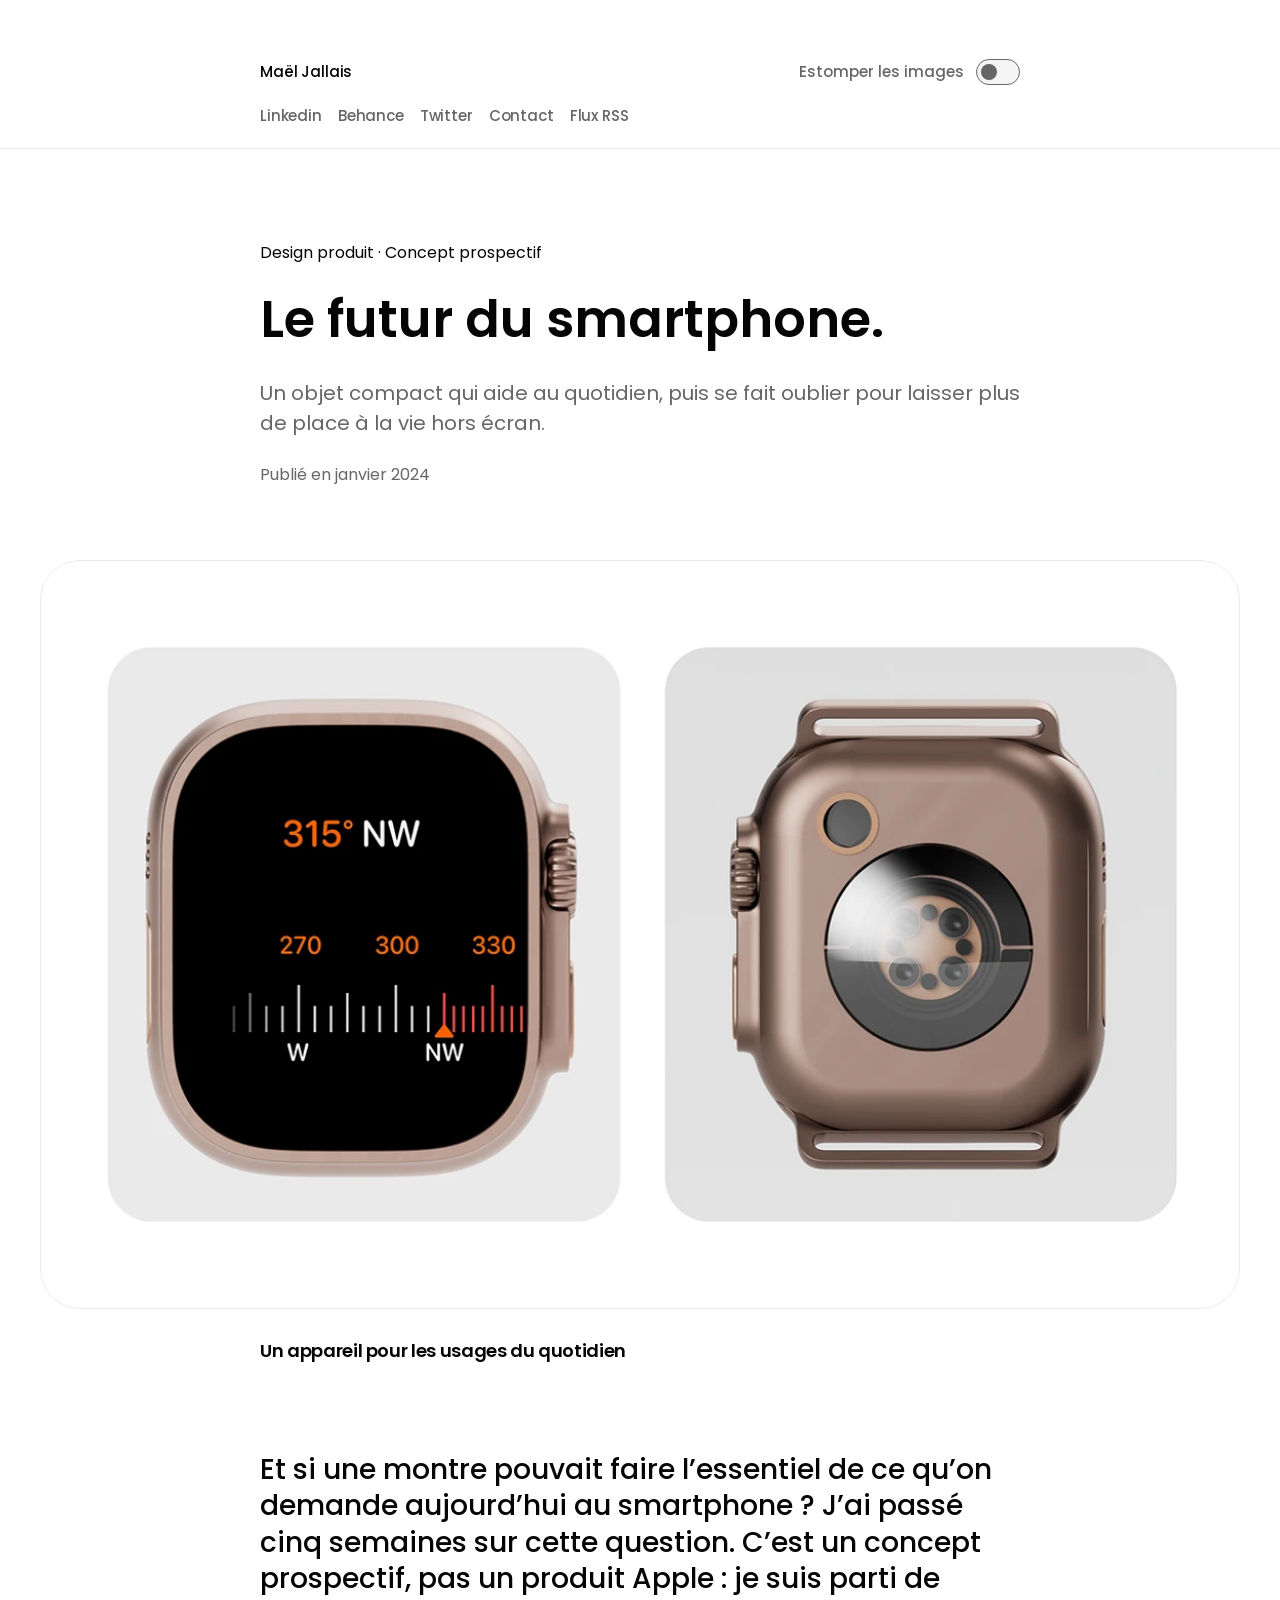
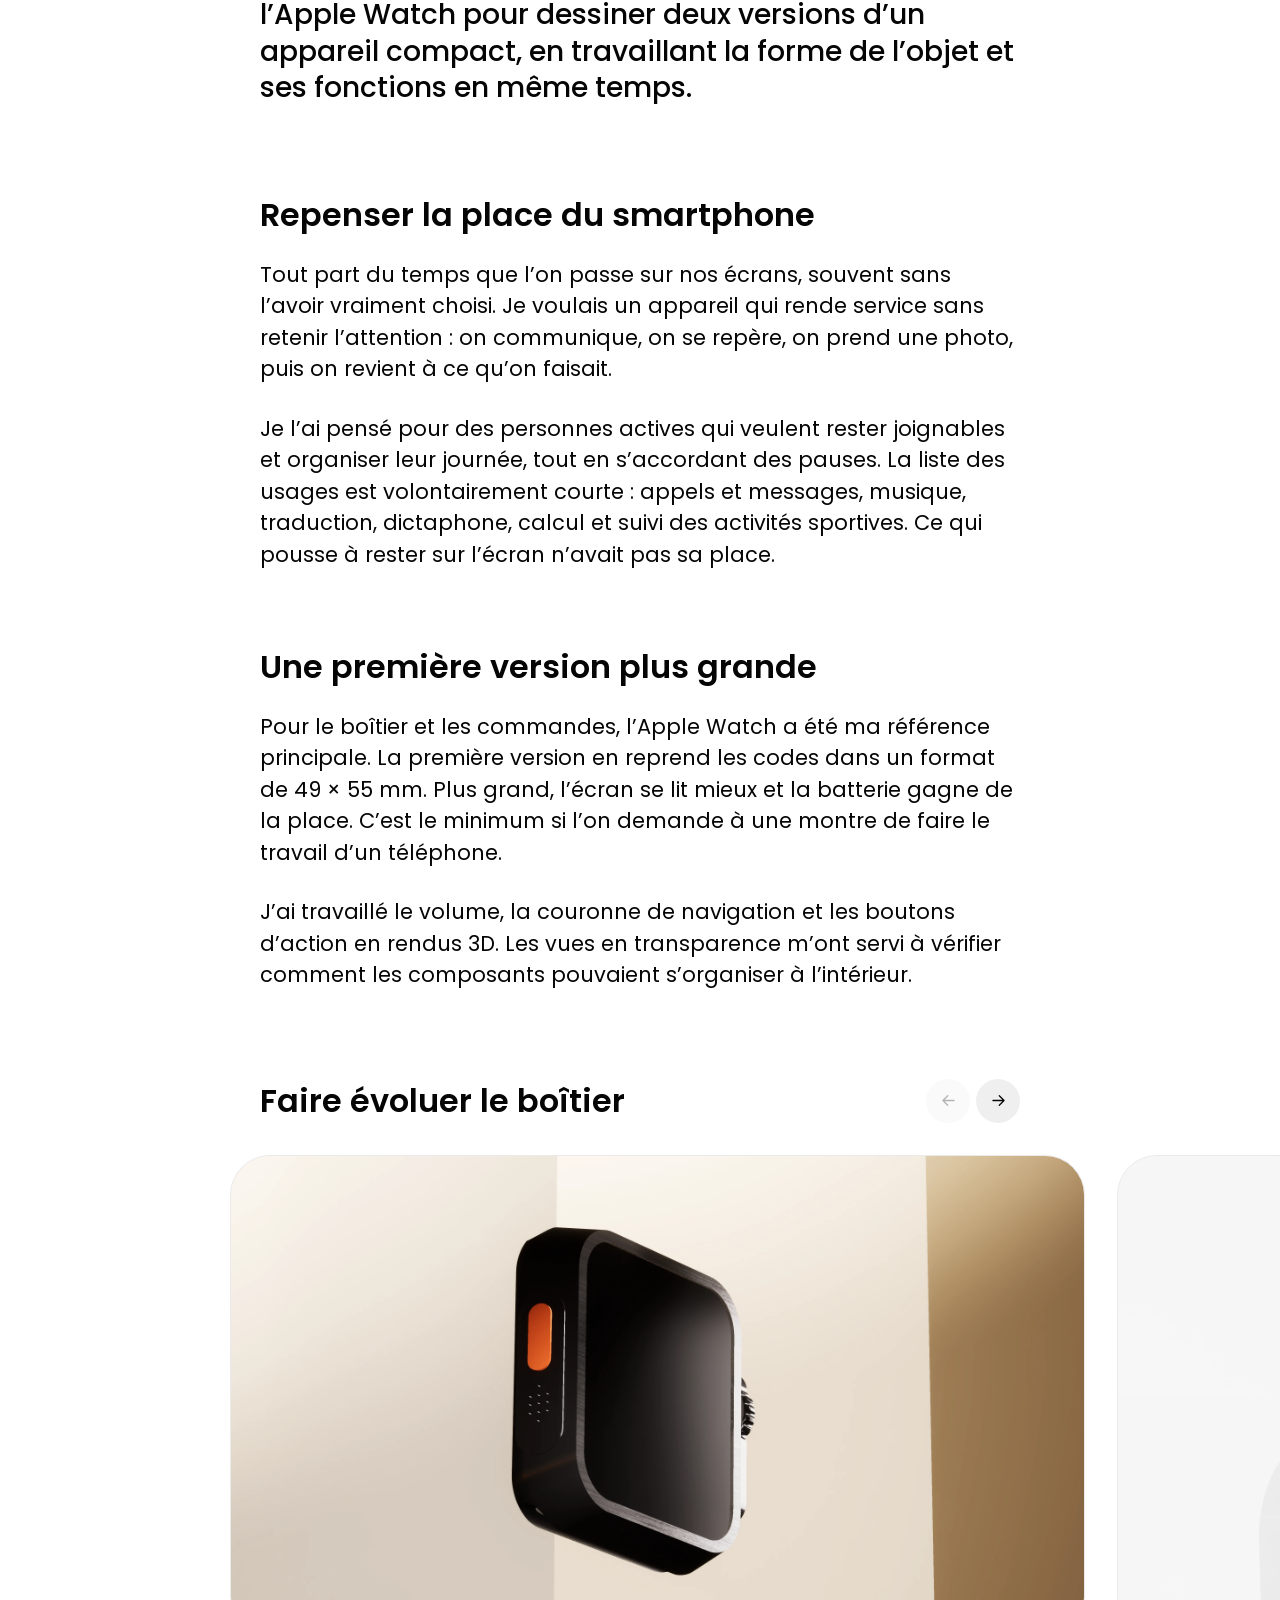
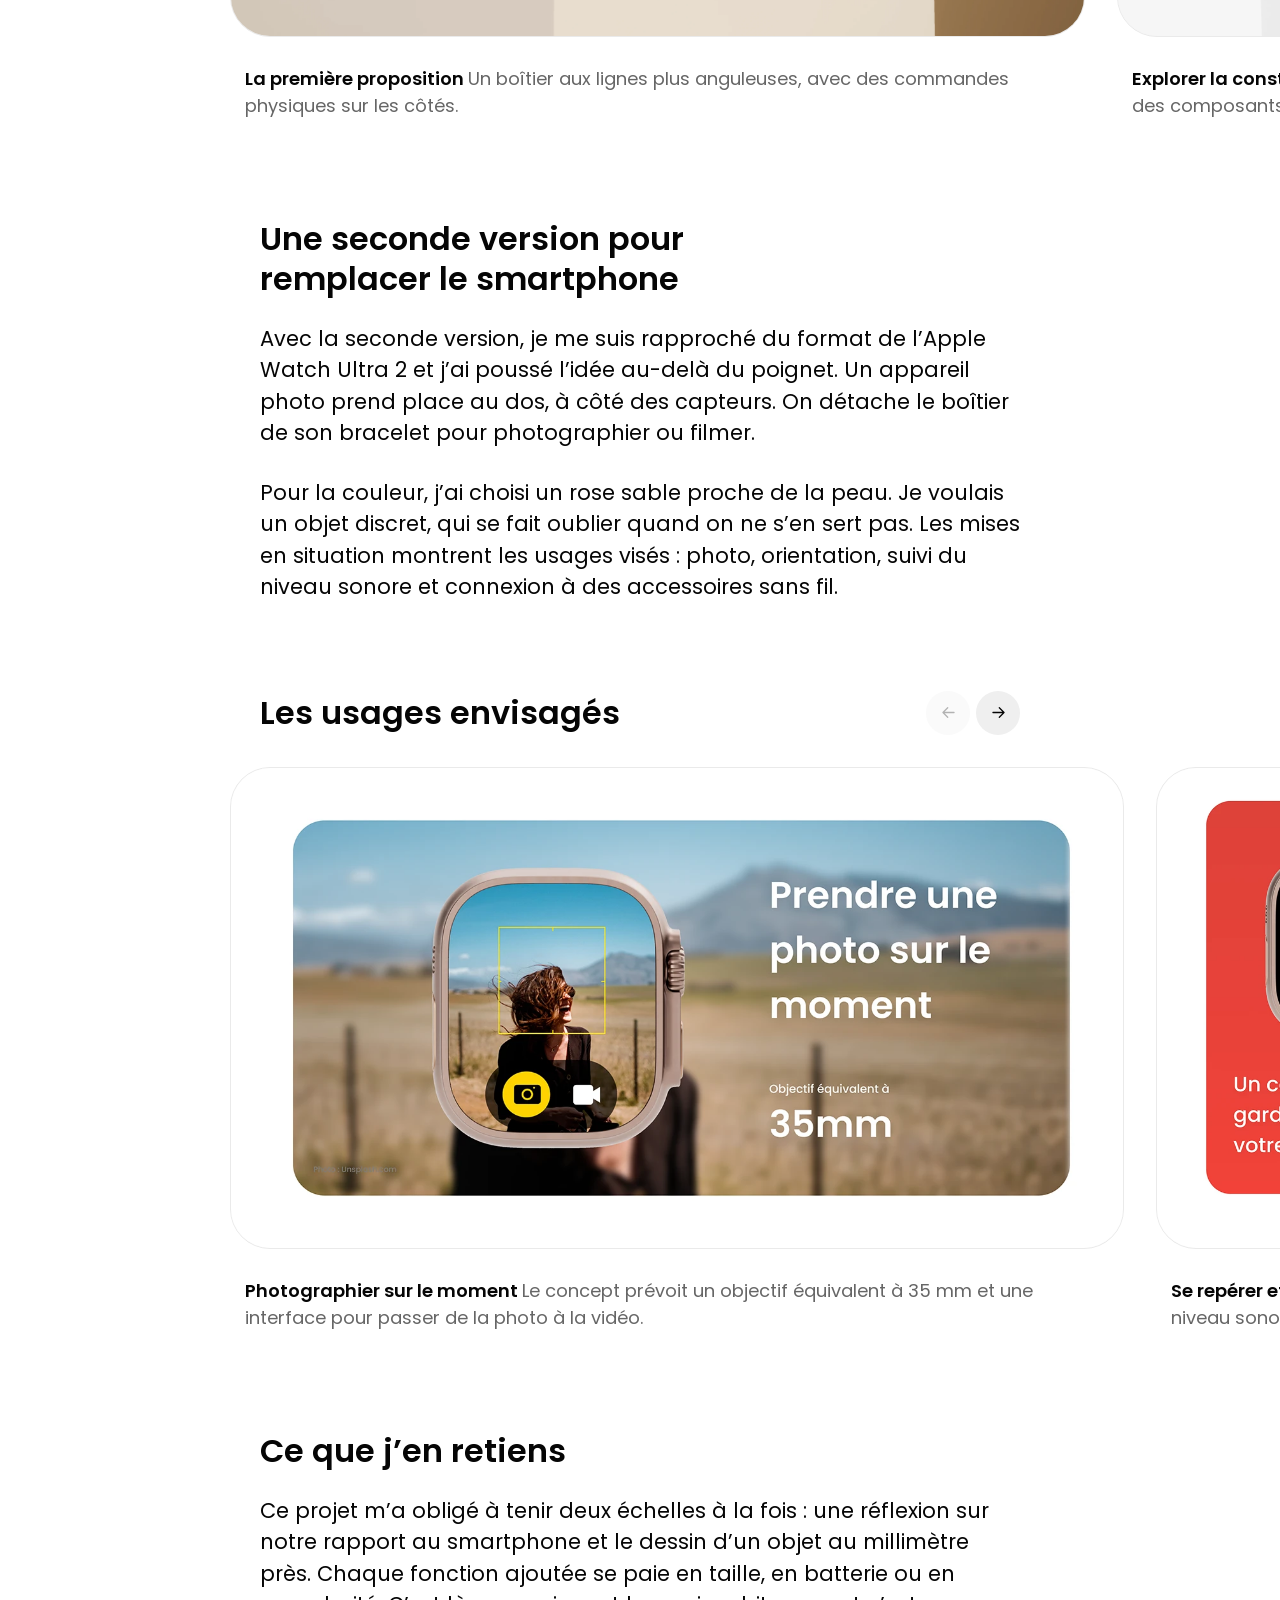
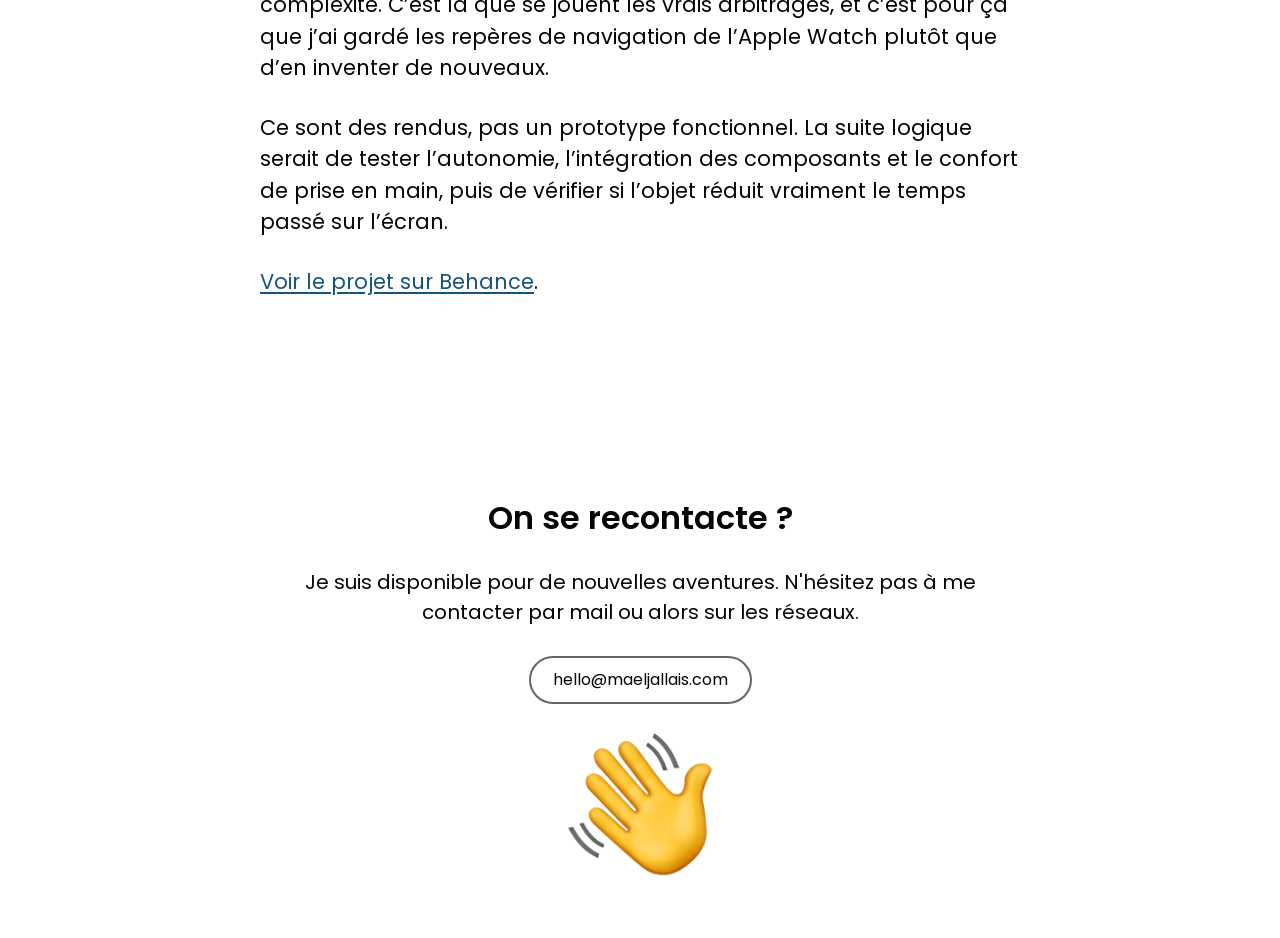
==== articles/apple-watch/index.html @ cab7ba1d "Réécrire les articles Wiztivi, Apple Watch, Cubanim et Magicook Co-Authored-By: Claude Opus 5.5 <nor" ====
<!doctype html>
<html lang="fr">

<head>
  <meta charset="UTF-8">
  <meta name="viewport" content="width=device-width, initial-scale=1">
  <meta name="color-scheme" content="light dark">
  <title>Une montre pour remplacer le smartphone | Maël Jallais</title>
  <meta name="description" content="Concept produit : en cinq semaines, j’ai dessiné deux versions d’une montre inspirée de l’Apple Watch, pensée pour remplacer le smartphone au quotidien.">
  <meta name="author" content="Maël Jallais">
  <meta name="robots" content="index, follow, noimageindex, max-image-preview:none">
  <link rel="canonical" href="https://projets.maeljallais.com/articles/apple-watch/">

  <meta property="og:type" content="article">
  <meta property="og:locale" content="fr_FR">
  <meta property="og:site_name" content="Maël Jallais">
  <meta property="og:url" content="https://projets.maeljallais.com/articles/apple-watch/">
  <meta property="og:title" content="Une montre pour remplacer le smartphone | Maël Jallais">
  <meta property="og:description" content="Concept produit : en cinq semaines, j’ai dessiné deux versions d’une montre inspirée de l’Apple Watch, pensée pour remplacer le smartphone au quotidien.">

  <meta name="twitter:card" content="summary">
  <meta name="twitter:title" content="Une montre pour remplacer le smartphone | Maël Jallais">
  <meta name="twitter:description" content="Concept produit : en cinq semaines, j’ai dessiné deux versions d’une montre inspirée de l’Apple Watch, pensée pour remplacer le smartphone au quotidien.">
  <script type="application/ld+json">{
  "@context": "https://schema.org",
  "@graph": [
    {
      "@type": "Person",
      "@id": "https://maeljallais.com/#person",
      "name": "Maël Jallais",
      "url": "https://maeljallais.com",
      "jobTitle": "Product Designer",
      "sameAs": [
        "https://www.linkedin.com/in/maeljallais/"
      ]
    },
    {
      "@type": "WebPage",
      "@id": "https://projets.maeljallais.com/articles/apple-watch/#webpage",
      "url": "https://projets.maeljallais.com/articles/apple-watch/",
      "name": "Une montre pour remplacer le smartphone | Maël Jallais",
      "description": "Concept produit : en cinq semaines, j’ai dessiné deux versions d’une montre inspirée de l’Apple Watch, pensée pour remplacer le smartphone au quotidien.",
      "inLanguage": "fr-FR",
      "author": {
        "@id": "https://maeljallais.com/#person"
      },
      "mainEntity": {
        "@id": "https://projets.maeljallais.com/articles/apple-watch/#work"
      }
    },
    {
      "@type": "CreativeWork",
      "@id": "https://projets.maeljallais.com/articles/apple-watch/#work",
      "headline": "Le futur du smartphone.",
      "name": "Le futur du smartphone.",
      "description": "Concept produit : en cinq semaines, j’ai dessiné deux versions d’une montre inspirée de l’Apple Watch, pensée pour remplacer le smartphone au quotidien.",
      "url": "https://projets.maeljallais.com/articles/apple-watch/",
      "inLanguage": "fr-FR",
      "author": {
        "@id": "https://maeljallais.com/#person"
      },
      "creator": {
        "@id": "https://maeljallais.com/#person"
      },
      "mainEntityOfPage": {
        "@id": "https://projets.maeljallais.com/articles/apple-watch/#webpage"
      }
    }
  ]
}</script>
  <link rel="icon"
    href="data:image/svg+xml,%3Csvg xmlns='http://www.w3.org/2000/svg' viewBox='0 0 64 64'%3E%3Crect width='64' height='64' rx='18' fill='%23eae6f5'/%3E%3Ctext x='12' y='45' font-size='42' font-family='Arial' fill='%235d487e'%3Em%3C/text%3E%3C/svg%3E">
  <link rel="preconnect" href="https://fonts.googleapis.com">
  <link rel="preconnect" href="https://fonts.gstatic.com" crossorigin>
  <link rel="stylesheet" href="https://fonts.googleapis.com/css2?family=Poppins:wght@400;500;600&amp;display=swap">
  <link rel="stylesheet" href="../assets/css/articles.css?v=watch-wrap-20261114">
  <script src="../assets/js/articles.js?v=watch-scroll-20261114" defer></script>
</head>

<body class="reading-page" data-page-id="apple-watch">
  <svg class="svg-library" xmlns="http://www.w3.org/2000/svg" aria-hidden="true">
    <defs>
      <symbol id="i-arrow" viewBox="0 0 24 24">
        <path d="M5 12h14m-6-6 6 6-6 6" />
      </symbol>
    </defs>
  </svg>
  <a class="skip-link" href="#main">Aller à l’article</a>
  <header class="reading-header">
    <div class="portfolio-topbar">
      <a class="portfolio-name" href="https://maeljallais.com/" aria-label="Maël Jallais, retour au portfolio">Maël Jallais</a>
      <nav class="portfolio-links" aria-label="Réseaux et contact">
        <a href="https://www.linkedin.com/in/ma%C3%ABljallais/" target="_blank" rel="noopener noreferrer">Linkedin</a>
        <a href="https://www.behance.net/MaelJallais" target="_blank" rel="noopener noreferrer">Behance</a>
        <a href="https://twitter.com/maeljallais" target="_blank" rel="noopener noreferrer">Twitter</a>
        <a href="mailto:hello@maeljallais.com">Contact</a>
        <a href="https://www.behance.net/feeds/user?username=maeljallais" target="_blank" rel="noopener noreferrer">Flux RSS</a>
      </nav>
    </div>
  </header>
  <main id="main" class="reader" tabindex="-1">
    
    <article id="article">
      <header class="article-header">
        <p class="article-category" id="article-category">Design produit · Concept prospectif</p>
        <h1 id="article-title">Le futur du smartphone.</h1>
        <p class="article-deck" id="article-deck">Un objet compact qui aide au quotidien, puis se fait oublier pour laisser plus de place à la vie hors écran.</p>
        <div class="article-meta"><span class="project-date">Publié en janvier 2024</span></div>
      </header>
      <section id="reader-cover" class="project-static-showcase" aria-label="Aperçu du concept Apple Watch"><figure class="project-static-figure"><div class="project-showcase-media" style="--cover-height-ratio:0.6066666667"><img src="images/concept-face-dos.webp" alt="Seconde version du concept : écran de boussole en façade, appareil photo et capteurs au dos du boîtier rose sable" width="1200" height="728" srcset="images/concept-face-dos-480.webp 480w, images/concept-face-dos-960.webp 960w, images/concept-face-dos.webp 1200w" sizes="(max-width: 600px) calc(100vw - 42px), (max-width: 900px) calc(100vw - 66px), (max-width: 1520px) calc(100vw - 82px), 1438px" loading="eager" decoding="async"></div><h2>Un appareil pour les usages du quotidien</h2></figure></section>
      <div class="article-body" id="article-body"><div class="article-introduction"><p class="article-lead">Et si une montre pouvait faire l’essentiel de ce qu’on demande aujourd’hui au smartphone ? J’ai passé cinq semaines sur cette question. C’est un concept prospectif, pas un produit Apple : je suis parti de l’Apple Watch pour dessiner deux versions d’un appareil compact, en travaillant la forme de l’objet et ses fonctions en même temps.</p></div>
<section class="article-section" aria-labelledby="apple-watch-section-1"><div class="article-section-heading"><h2 id="apple-watch-section-1">Repenser la place du smartphone</h2></div><div class="article-section-content"><p>Tout part du temps que l’on passe sur nos écrans, souvent sans l’avoir vraiment choisi. Je voulais un appareil qui rende service sans retenir l’attention : on communique, on se repère, on prend une photo, puis on revient à ce qu’on faisait.</p><p>Je l’ai pensé pour des personnes actives qui veulent rester joignables et organiser leur journée, tout en s’accordant des pauses. La liste des usages est volontairement courte : appels et messages, musique, traduction, dictaphone, calcul et suivi des activités sportives. Ce qui pousse à rester sur l’écran n’avait pas sa place.</p></div></section>
<section class="article-section" aria-labelledby="apple-watch-section-2"><div class="article-section-heading"><h2 id="apple-watch-section-2">Une première version plus grande</h2></div><div class="article-section-content"><p>Pour le boîtier et les commandes, l’Apple Watch a été ma référence principale. La première version en reprend les codes dans un format de 49 × 55 mm. Plus grand, l’écran se lit mieux et la batterie gagne de la place. C’est le minimum si l’on demande à une montre de faire le travail d’un téléphone.</p><p>J’ai travaillé le volume, la couronne de navigation et les boutons d’action en rendus 3D. Les vues en transparence m’ont servi à vérifier comment les composants pouvaient s’organiser à l’intérieur.</p></div></section>
<section class="article-carousel" data-article-carousel aria-labelledby="apple-watch-carousel-1-title">
        <div class="article-carousel-heading">
          <h2 id="apple-watch-carousel-1-title">Faire évoluer le boîtier</h2>
          <div class="article-carousel-controls rail-controls" hidden>
            <button type="button" class="icon-button rail-prev" aria-label="Visuel précédent" aria-controls="apple-watch-carousel-1-track" disabled><svg aria-hidden="true"><use href="#i-arrow" /></svg></button>
            <button type="button" class="icon-button" aria-label="Visuel suivant" aria-controls="apple-watch-carousel-1-track"><svg aria-hidden="true"><use href="#i-arrow" /></svg></button>
          </div>
        </div>
        <div class="article-carousel-track" id="apple-watch-carousel-1-track" tabindex="0" role="group" aria-label="Visuels : Faire évoluer le boîtier. Défilement horizontal.">
          <figure class="article-carousel-slide"><div class="article-carousel-media"><img src="images/premiere-version.webp" alt="Rendu 3D de la première version, avec écran noir, bouton orange et couronne latérale" width="3840" height="2160" srcset="images/premiere-version-480.webp 480w, images/premiere-version-960.webp 960w, images/premiere-version.webp 3840w" sizes="(max-width: 600px) calc(100vw - 40px), (max-width: 900px) calc(100vw - 64px), (max-width: 1680px) calc(100vw - 96px), 1584px" loading="lazy" decoding="async"></div><figcaption><h3>La première proposition</h3><p>Un boîtier aux lignes plus anguleuses, avec des commandes physiques sur les côtés.</p></figcaption></figure>
<figure class="article-carousel-slide"><div class="article-carousel-media"><img src="images/structure-transparence.webp" alt="Vue en transparence du boîtier et de ses volumes internes" width="3840" height="2160" srcset="images/structure-transparence-480.webp 480w, images/structure-transparence-960.webp 960w, images/structure-transparence.webp 3840w" sizes="(max-width: 600px) calc(100vw - 40px), (max-width: 900px) calc(100vw - 64px), (max-width: 1680px) calc(100vw - 96px), 1584px" loading="lazy" decoding="async"></div><figcaption><h3>Explorer la construction</h3><p>Une vue de travail pour étudier la forme de l’objet et l’intégration des composants.</p></figcaption></figure>
<figure class="article-carousel-slide"><div class="article-carousel-media"><img src="images/couronne-bouton.webp" alt="Gros plan sur la couronne crantée et le bouton orange du premier concept" width="1400" height="788" srcset="images/couronne-bouton-480.webp 480w, images/couronne-bouton-960.webp 960w, images/couronne-bouton.webp 1400w" sizes="(max-width: 600px) calc(100vw - 40px), (max-width: 900px) calc(100vw - 64px), (max-width: 1680px) calc(100vw - 96px), 1584px" loading="lazy" decoding="async"></div><figcaption><h3>Les commandes physiques</h3><p>La couronne et le bouton d’action évitent de tout faire au doigt sur un petit écran.</p></figcaption></figure>
<figure class="article-carousel-slide"><div class="article-carousel-media"><img src="images/comparaison-versions.webp" alt="Comparaison de face : première version de 49 × 55 mm et seconde version de 49 × 44 mm" width="1400" height="921" srcset="images/comparaison-versions-480.webp 480w, images/comparaison-versions-960.webp 960w, images/comparaison-versions.webp 1400w" sizes="(max-width: 600px) calc(100vw - 40px), (max-width: 900px) calc(100vw - 64px), (max-width: 1680px) calc(100vw - 96px), 1584px" loading="lazy" decoding="async"></div><figcaption><h3>Deux versions, deux proportions</h3><p>La seconde version revient à un format de 49 × 44 mm, avec des angles plus arrondis.</p></figcaption></figure>
        </div>
        <span class="sr-only" role="status" aria-live="polite" aria-atomic="true"></span>
      </section>
<section class="article-section" aria-labelledby="apple-watch-section-3"><div class="article-section-heading"><h2 id="apple-watch-section-3">Une seconde version pour remplacer le smartphone</h2></div><div class="article-section-content"><p>Avec la seconde version, je me suis rapproché du format de l’Apple Watch Ultra 2 et j’ai poussé l’idée au-delà du poignet. Un appareil photo prend place au dos, à côté des capteurs. On détache le boîtier de son bracelet pour photographier ou filmer.</p><p>Pour la couleur, j’ai choisi un rose sable proche de la peau. Je voulais un objet discret, qui se fait oublier quand on ne s’en sert pas. Les mises en situation montrent les usages visés : photo, orientation, suivi du niveau sonore et connexion à des accessoires sans fil.</p></div></section>
<section class="article-carousel" data-article-carousel aria-labelledby="apple-watch-carousel-2-title">
        <div class="article-carousel-heading">
          <h2 id="apple-watch-carousel-2-title">Les usages envisagés</h2>
          <div class="article-carousel-controls rail-controls" hidden>
            <button type="button" class="icon-button rail-prev" aria-label="Visuel précédent" aria-controls="apple-watch-carousel-2-track" disabled><svg aria-hidden="true"><use href="#i-arrow" /></svg></button>
            <button type="button" class="icon-button" aria-label="Visuel suivant" aria-controls="apple-watch-carousel-2-track"><svg aria-hidden="true"><use href="#i-arrow" /></svg></button>
          </div>
        </div>
        <div class="article-carousel-track" id="apple-watch-carousel-2-track" tabindex="0" role="group" aria-label="Visuels : Les usages envisagés. Défilement horizontal.">
          <figure class="article-carousel-slide"><div class="article-carousel-media"><img src="images/photographie.webp" alt="Mise en situation du concept en mode photo, avec cadrage d’une personne dans un paysage" width="1400" height="753" srcset="images/photographie-480.webp 480w, images/photographie-960.webp 960w, images/photographie.webp 1400w" sizes="(max-width: 600px) calc(100vw - 40px), (max-width: 900px) calc(100vw - 64px), (max-width: 1680px) calc(100vw - 96px), 1584px" loading="lazy" decoding="async"></div><figcaption><h3>Photographier sur le moment</h3><p>Le concept prévoit un objectif équivalent à 35 mm et une interface pour passer de la photo à la vidéo.</p></figcaption></figure>
<figure class="article-carousel-slide"><div class="article-carousel-media"><img src="images/sante-navigation.webp" alt="Écrans de niveau sonore, de carte et de boussole dans le boîtier du concept" width="1200" height="837" srcset="images/sante-navigation-480.webp 480w, images/sante-navigation-960.webp 960w, images/sante-navigation.webp 1200w" sizes="(max-width: 600px) calc(100vw - 40px), (max-width: 900px) calc(100vw - 64px), (max-width: 1680px) calc(100vw - 96px), 1584px" loading="lazy" decoding="async"></div><figcaption><h3>Se repérer et suivre son environnement</h3><p>Carte, boussole et mesure du niveau sonore : des fonctions simples, utiles plusieurs fois par jour.</p></figcaption></figure>
<figure class="article-carousel-slide"><div class="article-carousel-media"><img src="images/accessoires-sans-fil.webp" alt="Personne utilisant un écouteur sans fil pour illustrer les accessoires du concept" width="1400" height="849" srcset="images/accessoires-sans-fil-480.webp 480w, images/accessoires-sans-fil-960.webp 960w, images/accessoires-sans-fil.webp 1400w" sizes="(max-width: 600px) calc(100vw - 40px), (max-width: 900px) calc(100vw - 64px), (max-width: 1680px) calc(100vw - 96px), 1584px" loading="lazy" decoding="async"></div><figcaption><h3>Connecter ses accessoires</h3><p>La proposition prévoit l’utilisation d’écouteurs et d’autres accessoires sans fil.</p></figcaption></figure>
<figure class="article-carousel-slide"><div class="article-carousel-media"><img src="images/hors-du-poignet.webp" alt="Vue latérale du boîtier avec sa couronne et une attache de bracelet séparée" width="1400" height="849" srcset="images/hors-du-poignet-480.webp 480w, images/hors-du-poignet-960.webp 960w, images/hors-du-poignet.webp 1400w" sizes="(max-width: 600px) calc(100vw - 40px), (max-width: 900px) calc(100vw - 64px), (max-width: 1680px) calc(100vw - 96px), 1584px" loading="lazy" decoding="async"></div><figcaption><h3>Utiliser l’objet hors du poignet</h3><p>Le boîtier détaché de son bracelet ouvre la possibilité d’autres prises en main, notamment pour photographier.</p></figcaption></figure>
        </div>
        <span class="sr-only" role="status" aria-live="polite" aria-atomic="true"></span>
      </section>
<section class="article-section" aria-labelledby="apple-watch-section-4"><div class="article-section-heading"><h2 id="apple-watch-section-4">Ce que j’en retiens</h2></div><div class="article-section-content"><p>Ce projet m’a obligé à tenir deux échelles à la fois : une réflexion sur notre rapport au smartphone et le dessin d’un objet au millimètre près. Chaque fonction ajoutée se paie en taille, en batterie ou en complexité. C’est là que se jouent les vrais arbitrages, et c’est pour ça que j’ai gardé les repères de navigation de l’Apple Watch plutôt que d’en inventer de nouveaux.</p><p>Ce sont des rendus, pas un prototype fonctionnel. La suite logique serait de tester l’autonomie, l’intégration des composants et le confort de prise en main, puis de vérifier si l’objet réduit vraiment le temps passé sur l’écran.</p><p><a href="https://www.behance.net/gallery/188178451/Le-futur-de-lApple-Watch" target="_blank" rel="noopener noreferrer">Voir le projet sur Behance</a>.</p></div></section></div>
    </article>
  </main>
  <footer class="portfolio-footer" aria-labelledby="contact-title">
    <h2 id="contact-title">On se recontacte ?</h2>
    <p>Je suis disponible pour de nouvelles aventures. N'hésitez pas à me contacter par mail ou alors sur les réseaux.</p>
    <a class="portfolio-contact" href="mailto:hello@maeljallais.com">hello@maeljallais.com</a>
    <img src="../assets/images/contact-illustration.avif" alt="" width="145" height="145" loading="lazy" decoding="async">
  </footer>
</body>

</html>
---- articles/assets/css/articles.css ----
:root{color-scheme:light;--bg:#fff;--surface:#fff;--soft:#f5f5f5;--hover:#efefef;--text:#050505;--muted:#666;--border:#eaeaea;--accent:#2e99e0;--accent-soft:#e8f6ff;--primary:#292929;--on-primary:#fff;--focus:#075b91;--radius:12px}
@media(prefers-color-scheme:dark){:root{color-scheme:dark;--bg:#181818;--surface:#1c1c1c;--soft:#262626;--hover:#303030;--text:#eee;--muted:#a0a0a0;--border:#333;--accent:#2e99e0;--accent-soft:#1a374b;--primary:#e9e9e9;--on-primary:#222;--focus:#75c8ff}}
*{box-sizing:border-box}
html{scroll-behavior:smooth;scroll-padding-top:max(144px,calc(var(--reading-header-height,128px) + 16px))}
body{margin:0;background:var(--bg);color:var(--text);font-family:Poppins,-apple-system,BlinkMacSystemFont,"Segoe UI",sans-serif;font-size:1rem;line-height:1.5;-webkit-font-smoothing:antialiased}
button,input{font:inherit}
button,a,input{-webkit-tap-highlight-color:transparent}
button{color:inherit;cursor:pointer}
button{border:0}
a{color:inherit;text-decoration:none}
button:focus-visible,a:focus-visible,input:focus-visible{outline:2px solid var(--focus);outline-offset:5px}
button{transition:transform .15s ease-out,background-color .15s ease-out}
button:active{transform:scale(.96)}
svg{width:19px;height:19px;fill:none;stroke:currentColor;stroke-width:1.6;stroke-linecap:round;stroke-linejoin:round;flex-shrink:0}
.svg-library{position:absolute;width:0;height:0;overflow:hidden}
h1,h2,h3,p{margin:0}
h1,h2,h3{font-weight:500}
h1{font-size:34px;letter-spacing:-1.25px;line-height:1.25}
h2{font-size:17px;letter-spacing:-.35px}
h3{font-size:14px}
p{color:var(--muted)}
nav a{display:flex;align-items:center;gap:12px;min-height:43px;padding:10px 12px;color:var(--muted);border-radius:8px;font-size:13px}
nav a:hover{background:var(--soft);color:var(--text)}
nav a[aria-current]{background:var(--hover);color:var(--text);font-weight:500}
main{width:100%;max-width:1020px;margin:0 auto;padding:30px 72px 24px}
.icon-button{display:grid;place-items:center;width:34px;height:34px;border-radius:9px;background:transparent;color:var(--muted)}
.icon-button:hover{background:var(--soft);color:var(--text)}
section{margin-bottom:34px;scroll-margin-top:28px}
.sr-only{position:absolute;width:1px;height:1px;padding:0;margin:-1px;overflow:hidden;clip:rect(0,0,0,0);white-space:nowrap;border:0}
.skip-link{position:fixed;top:10px;left:10px;padding:12px;background:var(--surface);z-index:10;transform:translateY(-150%);border:1px solid var(--border);border-radius:8px}
.skip-link:focus{transform:none}
:root[data-motion="reduced"] *, :root[data-motion="reduced"] *::after{transition:none!important;animation:none!important}
:root[data-motion="reduced"] button:hover,:root[data-motion="reduced"] button:active{transform:none}
[hidden]{display:none!important}
@media(prefers-reduced-motion:reduce){html{scroll-behavior:auto}*,*::before,*::after{transition:none!important;animation:none!important}button:hover,button:active{transform:none!important}}
.reader{max-width:var(--page-max-width);padding:22px 40px 70px}.article-header{text-align:center;max-width:880px;margin:57px auto 52px}.article-category{font-size:12px;color:var(--text);margin-bottom:23px}.article-header h1{font-size:clamp(38px,5vw,66px);line-height:1.05;font-weight:500;letter-spacing:-2.9px;text-wrap:balance}.article-deck{font-size:19px;line-height:1.55;max-width:640px;margin:25px auto}.article-meta{display:flex;align-items:center;justify-content:center;flex-wrap:wrap;gap:10px;font-size:1rem;line-height:1.6;color:var(--muted)}.draft-label{background:var(--soft);padding:4px 7px;border-radius:var(--radius-sm);font-size:10px;margin-left:7px}.reader-cover{margin:0 0 65px;border-radius:var(--media-radius);position:relative;overflow:hidden;height:440px;padding:32px 42px}.cover-kicker{font-size:10px;text-transform:uppercase;letter-spacing:1.6px}.cover-word{display:block;white-space:pre-line;position:relative;z-index:1;font-size:80px;letter-spacing:-4px;line-height:1.05;margin-top:53px}.cover-shape{position:absolute;right:40px;bottom:-95px;font-size:460px;line-height:1;opacity:.23}.article-body{max-width:800px;margin:auto}.article-body p{font-size:18px;line-height:1.85;color:var(--text);margin:0 0 26px;overflow-wrap:break-word}.article-body .article-lead{font-size:22px;line-height:1.65;letter-spacing:-.2px;margin-bottom:46px}.article-body h2{font-size:27px;line-height:1.3;letter-spacing:-.6px;margin:46px 0 20px;text-wrap:balance}.article-body blockquote{font-size:29px;line-height:1.45;letter-spacing:-.7px;margin:45px 0;padding:7px 0 7px 25px;border-left:2px solid var(--accent);color:var(--accent-ink)}.next-story{display:block;width:100%;max-width:800px;margin-inline:auto;position:relative;border:1px solid var(--border);border-radius:12px;margin-top:70px;padding:28px 72px 28px 24px;transition:background-color .16s ease-out,border-color .16s ease-out}.next-story>span{font-size:10px;letter-spacing:1px;color:var(--muted)}.next-story h2{font-size:30px;margin-top:15px}.next-story>svg{position:absolute;right:24px;top:50%;transform:translateY(-50%);width:25px;height:25px}.next-story :is(h2,svg){transition:color .16s ease-out}.next-story:is(:hover,:focus-visible){background:var(--accent-soft);border-color:var(--accent)}.next-story:is(:hover,:focus-visible) :is(h2,svg){color:var(--accent-ink)}
:root{--page-max-width:1000px;--reading-media-width:min(calc(var(--page-max-width) - 80px),calc(100vw - 80px));--display-font:Poppins,sans-serif;--display-weight:500;--display-tracking:0;--muted:#666}
@media(prefers-color-scheme:dark){:root{--muted:#a0a0a0}}
/* Typography, palette and geometry measured on maeljallais.com (Framer). */
:root{--brand-blue:#2e99e0;--accent:var(--brand-blue);--accent-ink:color-mix(in srgb,var(--accent) 55%,#000);--accent-soft:color-mix(in srgb,var(--accent) 10%,var(--surface));--on-accent:#151515;--focus:var(--accent-ink)}
@media(prefers-color-scheme:dark){:root{--accent-ink:color-mix(in srgb,var(--accent) 70%,#fff);--accent-soft:color-mix(in srgb,var(--accent) 18%,var(--surface));--focus:var(--accent-ink)}}
/* Related reading stays usable without JavaScript and follows the text column. */
.related-stories{max-width:800px;margin:88px auto 0}
.related-stories>h2{font-family:var(--display-font);font-weight:var(--display-weight);font-size:28px;line-height:1.3;letter-spacing:var(--display-tracking);margin-bottom:64px}
.related-stories>ul{list-style:none;margin:0;padding:0;border-bottom:1px solid var(--border)}
.related-stories li{border-top:1px solid var(--border)}
.related-story{display:grid;grid-template-columns:minmax(0,1fr) minmax(0,2fr);align-items:center;gap:24px;padding:24px 16px 24px 0;min-height:96px;transition:background-color .16s ease-out,color .16s ease-out,padding .16s ease-out}
.related-story-meta{font-size:16px;line-height:1.5;color:var(--muted);overflow-wrap:anywhere}
.related-story h3{font-family:var(--display-font);font-weight:var(--display-weight);font-size:28px;line-height:1.35;letter-spacing:var(--display-tracking);overflow-wrap:anywhere}
.related-story:is(:hover,:focus-visible){background:var(--soft);padding-inline:16px 0}
.related-story:is(:hover,:focus-visible) h3{color:var(--accent-ink);text-decoration:underline;text-decoration-thickness:1px;text-underline-offset:5px}
.related-story:focus-visible{outline-offset:4px}
@media(max-width:600px){
  .related-stories{margin-top:64px}
  .related-stories>h2{font-size:24px;margin-bottom:32px}
  .related-story{grid-template-columns:minmax(0,1fr);gap:8px;padding:22px 16px 22px 0;min-height:0}
  .related-story-meta{font-size:14px}
  .related-story h3{font-size:24px}
}
/* Project previews: one sliding pill follows the selected tab. */
.project-showcase{margin:0 auto 64px;max-width:100%;min-width:0}
.project-showcase-tabs{position:relative;display:flex;align-items:center;gap:4px;width:max-content;max-width:100%;margin:0 auto;padding:4px;border:1px solid var(--border);border-radius:999px;overflow-x:auto;overscroll-behavior-x:contain;scrollbar-width:thin}
.project-showcase-tabs [role="tab"]{position:relative;z-index:1;flex:0 0 auto;min-height:44px;padding:10px 18px;border-radius:999px;background:transparent;color:var(--muted);font-size:1rem;font-weight:500;line-height:1.3;white-space:nowrap;transition:background-color .15s ease-out,color .15s ease-out}
.project-showcase-tabs [role="tab"]:hover{background:var(--soft);color:var(--text)}
.project-showcase-tabs [role="tab"][aria-selected="true"]{background:var(--hover);color:var(--text)}
.project-showcase-tabs.has-active-tab::after{content:'';position:absolute;top:var(--tab-top);left:0;width:var(--tab-width);height:var(--tab-height);transform:translateX(var(--tab-left));border-radius:999px;background:var(--hover);pointer-events:none}
.project-showcase-tabs.has-active-tab [role="tab"][aria-selected="true"]{background:transparent}
@media(prefers-reduced-motion:no-preference){.project-showcase-tabs.has-active-tab::after{transition:transform .2s cubic-bezier(.2,0,0,1),width .2s cubic-bezier(.2,0,0,1)}}
@media(forced-colors:active){.project-showcase-tabs.has-active-tab::after{display:none}.project-showcase-tabs [role="tab"][aria-selected="true"]{outline:2px solid Highlight;outline-offset:-2px}}
.project-showcase-tabs [role="tab"]:active{transform:none}
.project-showcase-tabs [role="tab"]:focus-visible{outline:2px solid var(--focus);outline-offset:-2px}
.project-showcase-panel{margin-top:32px}
.project-showcase-tabs:has(> [role="tab"]:only-child){display:none}
.project-showcase-tabs:has(> [role="tab"]:only-child) + .project-showcase-panel{margin-top:0}
.project-showcase-title{margin:16px 0 0;text-align:center;font-size:16px;font-weight:500;line-height:1.5;letter-spacing:0}
.project-showcase-media{display:grid;place-items:center;aspect-ratio:16/9;overflow:hidden;border:1px solid var(--border);border-radius:var(--media-radius);background:var(--soft)}
.project-showcase-placeholder{padding:24px;text-align:center}
.project-showcase-placeholder p{margin:0;font-size:18px;font-weight:500;color:var(--text);line-height:1.5}
.project-showcase-placeholder p+p{margin-top:8px;font-size:13px;font-weight:400;color:var(--muted)}
.project-showcase-media :is(img,video){display:block;width:100%;height:100%;object-fit:contain}
.project-showcase-panel:focus-visible{outline:2px solid var(--focus);outline-offset:6px;border-radius:var(--radius)}
@media(max-width:600px){.project-showcase{margin-bottom:40px}.project-showcase-tabs{border-radius:28px}.project-showcase-tabs [role="tab"]{padding-inline:14px}.project-showcase-panel{margin-top:24px}.project-showcase-placeholder{padding:16px}}
.reading-breadcrumb{display:flex;flex-wrap:wrap;align-items:baseline;gap:8px;font-size:12px;line-height:1.6;color:var(--muted);margin-bottom:12px}
.reading-breadcrumb a{padding:0;min-height:0}
.case-study-figure{margin:36px 0}
.case-study-figure img{display:block;width:100%;height:auto;object-fit:contain;border-radius:var(--media-radius)}
.case-study-figure figcaption{margin-top:12px;font-size:14px;line-height:1.6;color:var(--muted)}
/* Shared Markdown project template. */
.project-initial{display:grid;place-items:center;background:var(--accent-soft);color:var(--accent-ink);font-size:20px;font-weight:600}
.project-showcase-description{max-width:65ch;margin:16px auto 0;text-align:center;font-size:14px;line-height:1.7}
.project-showcase-media{min-height:0}
.project-showcase-media :is(img,video){min-height:0}
.article-body ul{margin:16px 0 28px;padding-inline-start:24px;font-size:1.125rem;line-height:1.8}
.article-body li{overflow-wrap:anywhere}
.article-body li+li{margin-top:12px}
.article-body a{text-decoration:underline;text-underline-offset:3px;color:var(--accent-ink)}
.article-body h3{font-size:21px;line-height:1.4;margin:28px 0 16px}
.article-body .project-content-placeholder{font-size:15px;color:var(--muted);padding:16px;border-inline-start:2px solid var(--border);background:var(--soft);border-radius:0 8px 8px 0}
.project-inline-media{margin:24px 0}
.project-inline-media :is(img,video){display:block;width:100%;height:auto;border-radius:var(--media-radius)}
.project-retry{font-size:14px;min-height:44px}

.project-static-figure{margin:0 0 32px}
.project-static-figure h2{font-size:18px;margin:16px 0 0}
.project-static-figure figcaption{margin:16px 0;color:var(--muted);line-height:1.7}
.project-static-showcase{margin-bottom:48px}

/* Large media rail with the same header controls as the homepage. */
.article-carousel{width:var(--reading-media-width);margin:56px calc((100% - var(--reading-media-width))/2)}
.article-carousel-heading{display:flex;align-items:center;justify-content:space-between;gap:16px;margin-bottom:20px}
.article-body .article-carousel-heading h2{min-width:0;margin:0}
.article-carousel-track{position:relative;display:grid;grid-auto-flow:column;grid-auto-columns:min(680px,72%);gap:24px;overflow-x:auto;overscroll-behavior-x:contain;scrollbar-width:none;padding-block:4px 12px}
.article-carousel-track::-webkit-scrollbar{display:none}
.article-carousel-track:has(>.article-carousel-slide:only-child){grid-auto-columns:100%}
.article-carousel-track:focus-visible{outline:2px solid var(--focus);outline-offset:6px;border-radius:var(--radius-sm)}
.article-carousel-slide{margin:0;min-width:0}
.article-carousel-media{aspect-ratio:6/5;position:relative;display:grid;place-items:center;overflow:hidden;border:1px solid var(--border);border-radius:var(--media-radius);background:var(--soft)}
.article-carousel-media :is(img,video){position:absolute;inset:0;width:100%;height:100%;display:block;object-fit:contain}
.article-carousel-slide figcaption{padding:24px 16px 0;line-height:1.5}
.article-body .article-carousel-slide h3{display:inline;font-size:18px;line-height:1.5;font-weight:600;letter-spacing:0;margin:0}
.article-body .article-carousel-slide figcaption p{display:inline;font-size:18px;line-height:1.5;color:var(--muted);margin:0}
.article-carousel-slide figcaption :is(h3,p)::after{content:' '}
.article-body .article-carousel-media .project-showcase-placeholder p{font-size:18px;line-height:1.5;margin:0;color:var(--text)}
.article-body .article-carousel-media .project-showcase-placeholder p+p{font-size:14px;color:var(--muted);margin-top:8px}
.article-carousel-controls[hidden]{display:none}
@media(max-width:780px){
  .article-carousel{width:100%;margin:40px 0}
  .article-carousel-track{grid-auto-columns:86%;gap:16px}
  .article-carousel-slide figcaption{padding:16px 4px 0}
  .article-body .article-carousel-slide :is(h3,figcaption p){font-size:16px}
}

/* Keep project stages at 16:9 regardless of the source image's intrinsic height. */
.project-showcase-media,.article-carousel-media{position:relative;grid-template-columns:minmax(0,1fr);grid-template-rows:minmax(0,1fr)}
:is(.project-showcase-media,.article-carousel-media)>:is(img,video){position:absolute;inset:0;max-width:none;max-height:none}

/* Reusable Markdown cards: editorial copy above an uncropped medium. */
.article-progress{margin:20px 0;color:var(--card-ink,var(--text))}
.article-progress-title{font-size:16px;font-weight:600;line-height:1.4}
.article-progress-meta{display:flex;justify-content:space-between;gap:16px;margin:5px 0 10px;color:var(--card-muted,var(--muted));font-size:14px;line-height:1.4}
.article-progress progress{display:block;width:100%;height:10px;border:0;border-radius:999px;overflow:hidden;appearance:none;background:var(--border);color:var(--card-ink,var(--text))}
.article-progress progress::-webkit-progress-bar{background:var(--border);border-radius:999px}
.article-progress progress::-webkit-progress-value{background:var(--card-ink,var(--text))}
.article-progress progress::-moz-progress-bar{background:var(--card-ink,var(--text))}
.article-cards{display:grid;grid-template-columns:repeat(2,minmax(0,1fr));gap:16px;margin:28px 0 46px}
.article-card{--card-ink:var(--text);--card-muted:var(--muted);--card-accent:var(--text);--card-bg:var(--surface);--card-border:var(--border);position:relative;isolation:isolate;display:flex;flex-direction:column;min-width:0;min-height:480px;padding:32px;border:1px solid var(--card-border);border-radius:var(--radius);background:var(--card-bg);color:var(--card-ink)}
.article-card--dark{--card-ink:#fff;--card-muted:#ddd;--card-accent:#5ac8ff;--card-bg:#080808;--card-border:#080808;--focus:#fff}
.article-card--warm{--card-ink:#40351a;--card-muted:#655535;--card-accent:#40351a;--card-bg:#fff0cb;--card-border:#fff0cb;--focus:#40351a}
.article-card .article-card-kicker{font-size:14px;font-weight:500;line-height:1.5;color:var(--card-accent);margin:0 0 14px}
.article-card h3{font-family:var(--display-font);font-size:1.5625rem;line-height:1.2;font-weight:var(--display-weight);letter-spacing:var(--display-tracking);margin:0 0 18px;color:var(--card-ink);overflow-wrap:anywhere}
.article-card p{font-size:15px;line-height:1.65;margin:0 0 16px;color:var(--card-muted);overflow-wrap:anywhere}
.article-card-media{margin-top:auto;padding-top:20px;min-width:0}
.article-card-media>img,.article-card-media>video{display:block;width:100%;height:auto;aspect-ratio:16/9;object-fit:contain;border-radius:var(--media-radius)}
.article-card .article-card-link{display:flex;align-items:center;justify-content:center;align-self:center;max-width:100%;min-height:40px;margin-top:24px;padding:8px 16px;border:1px solid currentColor;border-radius:var(--radius-sm);color:var(--card-ink);font-size:14px;text-decoration:none;text-align:center;overflow-wrap:anywhere}
.article-card-link:hover{text-decoration:underline;text-underline-offset:3px}
@media(max-width:600px){.article-cards{grid-template-columns:minmax(0,1fr)}.article-card{min-height:400px;padding:24px}.article-card h3{font-size:1.5625rem}}

/* Opt-in full-card image, with readable copy and the same optional centered CTA. */
.article-card--image-full{--card-ink:#fff;--card-muted:#f5f5f5;--card-accent:#fff;--focus:#fff;overflow:hidden}
.article-card--image-full .article-card-copy,.article-card--image-full .article-card-link{position:relative;z-index:1}
.article-card--image-full .article-card-copy{margin-bottom:24px}
.article-card--image-full .article-card-media{position:absolute;inset:0;z-index:0;margin:0;padding:0;pointer-events:none}
.article-card--image-full .article-card-media>img{position:absolute;inset:0;width:100%;height:100%;aspect-ratio:auto;object-fit:cover;border-radius:0}
.article-card--image-full .article-card-media::after{content:"";position:absolute;inset:0;background:linear-gradient(180deg,#000c,#000a 60%,#000c)}
.article-card--image-full .article-card-link{margin-top:auto}
.article-header h1,.article-body h2,.cover-word,.next-story h2{font-family:var(--display-font);font-weight:var(--display-weight);letter-spacing:var(--display-tracking);font-optical-sizing:auto;overflow-wrap:break-word}
/* Image frames use the 40 px radius measured on the Framer portfolio. */
:root{--media-radius:40px;--radius-sm:8px;--radius-xs:4px}
.simplicity-art{background:#eee9f4;color:#66527d}.details-art{background:#e6edef;color:#375865}.systems-art{background:#efece5;color:#796545}
.rail-controls{display:flex;gap:6px;flex-shrink:0}.rail-controls .icon-button{border:0;border-radius:50%;width:44px;height:44px;background:var(--hover);color:var(--text)}.rail-controls .icon-button:hover:not(:disabled){background:var(--border)}.rail-prev svg{transform:rotate(180deg)}.rail-controls button:disabled{opacity:.3;cursor:default;transform:none}
summary:focus-visible,[tabindex]:focus-visible{outline:2px solid var(--focus);outline-offset:4px}
@media(max-width:600px){.article-header h1{letter-spacing:-.035em}.cover-word{font-size:48px;letter-spacing:-2px}.cover-shape{font-size:240px;right:-35px;bottom:-40px}}
@media(forced-colors:active){:focus-visible{outline:2px solid Highlight!important}}

/* Framer-width article layout with a narrower column for long-form reading. */
.reading-page{container-type:inline-size;--article-gutter:40px;--article-max-width:1040px;--reading-text-width:760px;--reading-media-width:min(1440px,calc(100cqw - 2*var(--article-gutter)));--article-section-space:clamp(64px,6vw,88px);--media-caption-gap:28px}
.reading-page .reader{width:100%;max-width:var(--article-max-width);margin-inline:auto;padding:28px 40px 64px}
.reading-page .article-header{max-width:var(--reading-text-width);margin:64px auto 72px;text-align:left}
.reading-page .article-category{font-size:1rem;margin-bottom:24px}
.reading-page .article-header h1{font-family:var(--display-font);font-size:clamp(2.25rem,4vw,3.25rem);font-weight:600;line-height:1.2;letter-spacing:0;margin:0;max-width:760px;overflow-wrap:anywhere}
.reading-page .article-deck{max-width:760px;margin:28px 0 24px;font-size:1.25rem;line-height:1.5}
.reading-page .article-meta{justify-content:flex-start;gap:12px}
.reading-page .reading-breadcrumb{font-size:12px;margin:0}
.reading-page .reader-cover{width:100%;min-width:0;height:auto;aspect-ratio:16/9;margin-bottom:88px;padding:48px}
.reading-page .project-showcase{margin-bottom:88px}
.reading-page .project-showcase-panel{margin-top:32px}
.reading-page .project-showcase-title{margin-top:20px;font-size:15px}
.reading-page .project-showcase-description{max-width:68ch;font-size:15px}
.reading-page .project-static-showcase{--cover-extra-height:20px;width:var(--reading-media-width);margin:0 calc((100% - var(--reading-media-width))/2) 88px}
.reading-page[data-page-id="toyota"] .project-static-showcase{--reading-media-width:min(1200px,calc(100cqw - 2*var(--article-gutter)))}
.reading-page .project-static-figure h2{max-width:var(--reading-text-width);margin:var(--media-caption-gap) auto 0;font-size:1.125rem;line-height:1.5;font-weight:600;overflow-wrap:anywhere}
.reading-page .project-static-figure figcaption{max-width:var(--reading-text-width);margin:8px auto 0;font-size:1.125rem;line-height:1.5;overflow-wrap:anywhere}
.reading-page .case-study-figure figcaption{margin:var(--media-caption-gap) 15px 0;font-size:1.125rem;line-height:1.5}
.reading-page .project-static-more summary{width:fit-content;min-height:44px;margin:24px auto;padding:10px 16px;cursor:pointer;text-decoration:underline;text-underline-offset:4px}
.reading-page .article-body{max-width:none;margin:0}
.reading-page .article-introduction{max-width:var(--reading-text-width);margin:0 auto 88px}
.reading-page .article-body p{font-size:1.3125rem;line-height:1.5;margin-bottom:28px}
.reading-page .article-body .article-lead{font-size:1.75rem;font-weight:500;line-height:1.3;letter-spacing:0;margin-bottom:28px}
.reading-page .article-section{display:grid;grid-template-columns:minmax(0,1fr);gap:24px;margin-block:var(--article-section-space);align-items:start}
.reading-page .article-section-heading,.reading-page .article-section-content{min-width:0}
.reading-page .article-section-heading,.reading-page .article-section-content{width:100%;max-width:var(--reading-text-width);margin-inline:auto}
.reading-page .article-body h2{font-size:2rem;font-weight:600;line-height:1.25;letter-spacing:0;overflow-wrap:anywhere}
.reading-page .article-section-heading h2{margin:0}
.reading-page .article-section-content>:first-child{margin-top:0}
.reading-page .article-section-content>:last-child,.reading-page .article-introduction>:last-child{margin-bottom:0}
.reading-page .article-section--wide{grid-template-columns:minmax(0,1fr)}
.reading-page .article-section--wide .article-section-content{max-width:none}
.reading-page .article-section--wide .article-cards{margin:0;gap:24px}
.reading-page .article-body .article-card p{font-size:1.125rem;line-height:1.75;margin-bottom:16px}
.reading-page .article-body .article-card .article-card-kicker{font-size:1rem;line-height:1.5;margin-bottom:14px}
.reading-page .article-card-copy>:last-child{margin-bottom:0}
@media(prefers-color-scheme:dark){:root .reading-page[data-page-id="maif"] .article-card--neutral{--card-muted:#c4c4c4}}
.reading-page .article-body blockquote{font-size:clamp(24px,2vw,32px);line-height:1.5}
.reading-page .article-carousel{width:100%;margin:88px 0}
.reading-page .article-carousel-heading{align-items:center;max-width:var(--reading-text-width);margin:0 auto 28px;gap:24px}
.reading-page .article-carousel-heading h2{margin:0}
/* Extend the scroll viewport beyond the text column, with images 30 px beyond the headings.
   Container units exclude the browser's vertical scrollbar from the width. */
.reading-page .article-carousel-track{--rail-inset:max(0px,calc(var(--article-gutter) - 30px),calc((100cqw - var(--reading-text-width))/2 - 30px));width:100cqw;margin-inline:calc((100% - 100cqw)/2);padding-inline:var(--rail-inset);scroll-padding-inline:var(--rail-inset);grid-auto-columns:min(960px,100%);gap:32px}
/* Theme-colored overlays follow Magic UI's linear fade at 99% opacity.
   Only the inner quarter of each side fades, leaving the active frame untouched. */
.reading-page.galleries-contained .article-carousel{
  --rail-width:min(calc(var(--reading-text-width) + 60px),calc(100cqw - 2*var(--article-gutter)));
  --rail-inset:calc((100cqw - var(--rail-width))/2);
  display:grid;
  grid-template-columns:minmax(0,1fr);
}
.reading-page.galleries-contained .article-carousel-heading{grid-area:1/1;width:100%}
.reading-page.galleries-contained .article-carousel-track{grid-area:2/1;--rail-inset:calc((100cqw - var(--rail-width))/2)}
.reading-page.galleries-contained .article-carousel::before,
.reading-page.galleries-contained .article-carousel::after{content:'';grid-area:2/1;width:var(--rail-inset);z-index:1;pointer-events:none;opacity:.99}
.reading-page.galleries-contained .article-carousel::before{justify-self:start;margin-left:calc((100% - 100cqw)/2);background:linear-gradient(to right,var(--bg) 75%,transparent 100%)}
.reading-page.galleries-contained .article-carousel::after{justify-self:end;margin-right:calc((100% - 100cqw)/2);background:linear-gradient(to left,var(--bg) 75%,transparent 100%)}
.reading-page .article-carousel-track:focus-visible{outline-offset:-2px}
@media(forced-colors:active){.reading-page.galleries-contained .article-carousel::before,.reading-page.galleries-contained .article-carousel::after{display:none}}
/* Caption spacing measured on Apple's watchOS galleries, with larger reading text. */
.reading-page .article-carousel-slide figcaption{max-width:68ch;padding:var(--media-caption-gap) 15px 0;font-size:1.125rem;line-height:1.5;overflow-wrap:anywhere}
.reading-page .article-carousel-slide figcaption :is(h3,p){font-size:inherit;line-height:inherit}
/* Free rails follow image ratios; contained rails use equally sized frames. */
.reading-page :is(.article-carousel-media,.project-showcase-media):has(>img){display:block;aspect-ratio:auto}
.reading-page :is(.article-carousel-media,.project-showcase-media)>img{position:static;display:block;width:100%;height:auto}
.reading-page .article-carousel-track:has(>.article-carousel-slide>.article-carousel-media>img){grid-auto-columns:max-content}
.reading-page .article-carousel-media:has(>img){width:max-content}
.reading-page .project-static-showcase:not(.project-static-showcase--uniform) .project-showcase-media>img{height:calc((var(--reading-media-width) - 2px)*var(--cover-height-ratio) + var(--cover-extra-height));object-fit:cover}
.reading-page .article-carousel-media>img{width:auto;height:clamp(150px,42vw,480px);max-width:none}
.reading-page .article-carousel-media--crop-top>img{aspect-ratio:16/9;object-fit:cover;object-position:center top}
.reading-page[data-page-id="wiztivi"] .article-carousel-media>img[src$="images/06.webp"]{aspect-ratio:2673/1504}
.reading-page .article-carousel-slide figcaption{width:0;min-width:100%;box-sizing:border-box}
/* Equal widths and symmetric insets keep every active image on the same axis. */
.reading-page.galleries-contained .article-carousel-track,
.reading-page.galleries-contained .article-carousel-track:has(>.article-carousel-slide>.article-carousel-media>img){grid-auto-columns:var(--rail-width)}
.reading-page.galleries-contained .article-carousel-media:has(>img){width:100%}
.reading-page.galleries-contained .article-carousel-media>img{width:100%;height:clamp(150px,42vw,480px);object-fit:cover}
/* Equal preview heights with edge-to-edge images; Concept stays anchored at the top. */
.reading-page .project-static-showcase--uniform .project-showcase-media{position:relative;height:calc(min(560px,calc(var(--reading-media-width)*.5625)) + var(--cover-extra-height));aspect-ratio:auto;background:#151515}
.reading-page .project-static-showcase--uniform .project-showcase-media>img{position:absolute;inset:0;width:100%;height:100%;object-fit:cover}
.reading-page .project-static-showcase--uniform .project-showcase-media--crop-top>img{object-position:center top}
.reading-page .project-static-showcase--uniform .project-showcase-media--light{background:#f3f3f3}
.reading-page .next-story,.reading-page .related-stories{max-width:none;margin-top:64px}
@media(max-width:900px){
  .reading-page{--article-gutter:32px}
  .reading-page .reader{padding:24px 32px 72px}
  .reading-page .article-header{margin:48px auto 56px}
  .reading-page .article-section{grid-template-columns:minmax(0,1fr);gap:24px}
  .reading-page .article-section-heading,.reading-page .article-section-content{max-width:var(--reading-text-width);width:100%;margin-inline:auto}
  .reading-page .article-section--wide .article-section-content{max-width:none}
  .reading-page .article-introduction,.reading-page .project-showcase,.reading-page .project-static-showcase,.reading-page .reader-cover{margin-bottom:64px}
  .reading-page .article-carousel{margin:64px 0}
}
@media(max-width:600px){
  .reading-page{--article-gutter:20px;--article-section-space:48px;--media-caption-gap:24px;--media-radius:12px}
  .reading-page .reader{padding:20px 20px 56px}
  .reading-page .article-header{margin:40px auto 44px}
  .reading-page .article-category{font-size:1rem;margin-bottom:20px}
  .reading-page .article-deck{font-size:1.125rem;margin-top:24px}
  .reading-page .article-meta{gap:8px}
  .reading-page .article-body p{font-size:1.1875rem;line-height:1.5}
  .reading-page .article-body .article-lead{font-size:1.5rem;line-height:1.4}
  .reading-page .article-section{gap:20px}
  .reading-page .article-body h2{font-size:1.5rem}
  .reading-page .article-introduction,.reading-page .project-showcase,.reading-page .project-static-showcase,.reading-page .reader-cover{margin-bottom:48px}
  .reading-page .reader-cover{padding:24px;min-height:240px}
  .reading-page .project-showcase-panel{margin-top:24px}
  .reading-page .project-showcase-title{font-size:14px}
  .reading-page .article-carousel{margin:48px 0}
  .reading-page .article-carousel-heading{gap:16px;margin-bottom:20px}
  /* Fit each image inside the mobile viewport, in either saved gallery mode. */
  .reading-page .article-carousel{--rail-width:calc(100cqw - 2*var(--article-gutter))}
  .reading-page .article-carousel-track,
  .reading-page .article-carousel-track:has(>.article-carousel-slide>.article-carousel-media>img),
  .reading-page.galleries-contained .article-carousel-track,
  .reading-page.galleries-contained .article-carousel-track:has(>.article-carousel-slide>.article-carousel-media>img){--rail-inset:var(--article-gutter);grid-auto-columns:var(--rail-width);gap:16px}
  .reading-page .article-carousel-media:has(>img){width:100%}
  .reading-page .article-carousel-media>img{width:100%}
  .reading-page .article-carousel-media:not(.article-carousel-media--crop-top)>img{object-fit:contain}
  .reading-page .article-carousel-media.article-carousel-media--mobile-fill>img{object-fit:cover}
  .reading-page :is(.article-carousel-slide figcaption,.project-static-figure h2,.project-static-figure figcaption,.case-study-figure figcaption){font-size:1.0625rem}
  .reading-page .article-section--wide .article-cards{gap:20px}
}

/* Keep the name and gallery preference visible while social links wrap below. */
.reading-header,.portfolio-links{font-family:Poppins,-apple-system,BlinkMacSystemFont,"Segoe UI",sans-serif;font-size:15px;font-weight:500;letter-spacing:-.01em;line-height:2}
.reading-header{position:sticky;top:0;z-index:5;width:100%;margin:40px auto 0;background:var(--bg);border-bottom:1px solid var(--border)}
.portfolio-topbar{width:calc(100% - 2*var(--article-gutter));max-width:var(--reading-text-width);margin-inline:auto}
.portfolio-topbar{display:flex;align-items:center;justify-content:space-between;flex-wrap:wrap;gap:0 16px;min-height:64px;padding:10px 0}
.gallery-preference{position:relative;max-width:100%;margin-left:auto;visibility:hidden;opacity:0;pointer-events:none}
.gallery-preference.is-visible{visibility:visible;opacity:1;pointer-events:auto}
.gallery-toggle{display:inline-flex;align-items:center;gap:12px;min-height:44px;max-width:100%;padding:6px 0;background:transparent;color:var(--muted);font-size:inherit;line-height:1.5;text-align:left}
.gallery-toggle-hint{position:absolute;top:100%;right:0;width:min(340px,calc(100vw - 40px));padding-top:10px;font-size:14px;font-weight:400;line-height:1.5;letter-spacing:0;color:var(--text)}
.gallery-toggle-hint>span{display:block;padding:14px 16px;border:1px solid var(--border);border-radius:12px;background:var(--surface);box-shadow:0 6px 24px #0002}
.gallery-toggle:hover{color:var(--text)}
.gallery-toggle:active{transform:none}
.gallery-toggle-indicator{position:relative;flex:none;width:44px;height:26px;border:1px solid var(--muted);border-radius:999px;background:var(--soft)}
.gallery-toggle-indicator::after{content:'';position:absolute;top:4px;left:4px;width:16px;height:16px;border-radius:50%;background:var(--muted)}
.gallery-toggle[aria-checked="true"] .gallery-toggle-indicator{background:var(--brand-blue);border-color:var(--brand-blue)}
.gallery-toggle[aria-checked="true"] .gallery-toggle-indicator::after{transform:translateX(18px);background:var(--bg)}
@media(prefers-reduced-motion:no-preference){
  .gallery-preference{transition:opacity .15s ease-out}
  .gallery-toggle-indicator{transition:background-color .15s ease-out,border-color .15s ease-out}
  .gallery-toggle-indicator::after{transition:transform .2s cubic-bezier(.2,0,0,1),background-color .15s ease-out}
}
@media(forced-colors:active){.gallery-toggle-indicator{border-color:ButtonText}.gallery-toggle-indicator::after{background:ButtonText;forced-color-adjust:none}.gallery-toggle[aria-checked="true"] .gallery-toggle-indicator{background:Highlight;border-color:Highlight;forced-color-adjust:none}.gallery-toggle[aria-checked="true"] .gallery-toggle-indicator::after{background:HighlightText}}
.portfolio-name{display:inline-flex;align-items:center;min-height:44px;color:var(--text)}
.portfolio-links{display:flex;order:3;align-items:center;flex-wrap:wrap;gap:0 16px;flex-basis:100%;min-width:0;max-height:88px;margin:0;padding:0;overflow:hidden;opacity:1}
.portfolio-links a{display:inline-flex;align-items:center;min-height:44px;padding:0;border-radius:0;font:inherit;white-space:nowrap;color:var(--muted)}
.gallery-preference{order:2}
.reading-header.is-scrolled .portfolio-links{max-height:0;visibility:hidden;opacity:0;pointer-events:none}
.portfolio-name:hover,.portfolio-links a:hover{color:var(--text);background:transparent;text-decoration:underline;text-underline-offset:4px}
@media(prefers-reduced-motion:no-preference){.portfolio-links{transition:max-height .16s ease-out,opacity .12s ease-out,visibility 0s linear .16s}.reading-header:not(.is-scrolled) .portfolio-links{transition-delay:0s}}
@media(max-width:600px){.reading-header{margin-top:20px}.reading-header,.portfolio-links{font-size:14px}.portfolio-links{column-gap:16px}.gallery-preference{display:none}}

/* Real text keeps persona labels readable when the card narrows or text grows. */
.persona-traits{display:grid;gap:24px;margin:auto 0 0;padding-top:28px;color:var(--card-ink)}
.persona-trait-labels{display:flex;justify-content:space-between;flex-wrap:wrap;gap:4px 16px;font-size:1rem;line-height:1.5;overflow-wrap:anywhere}
.persona-trait-labels>span:last-child{margin-left:auto;text-align:right}
.persona-trait-track{height:8px;margin-top:8px;border-radius:999px;background:#eee}
.persona-trait-track>span{display:block;height:100%;border-radius:inherit;background:#666}
@media(prefers-color-scheme:dark){.persona-trait-track{background:#333}.persona-trait-track>span{background:#b0b0b0}}
@media(forced-colors:active){.persona-trait-track{background:Canvas;border:1px solid CanvasText}.persona-trait-track>span{background:CanvasText;forced-color-adjust:none}}
/* Framer contact footer, shared by every article. */
.portfolio-footer{display:flex;flex-direction:column;align-items:center;gap:29px;width:calc(100% - 40px);max-width:960px;margin:0 auto;padding:60px 100px;color:var(--text);font-family:Poppins,-apple-system,BlinkMacSystemFont,"Segoe UI",sans-serif;text-align:center}
.portfolio-footer h2{max-width:100%;font-size:2rem;line-height:1.25;font-weight:600;letter-spacing:0;overflow-wrap:anywhere}
.portfolio-footer p{font-size:1.25rem;line-height:1.5;color:var(--text)}
.portfolio-contact{display:inline-flex;align-items:center;justify-content:center;min-height:44px;max-width:100%;padding:10px 22px;border:2px solid var(--muted);border-radius:999px;font-size:1rem;line-height:1.5;overflow-wrap:anywhere}
.portfolio-contact:hover{background:var(--soft);text-decoration:underline;text-underline-offset:4px}
.portfolio-footer img{display:block;width:145px;height:145px;object-fit:contain;transform-origin:72% 78%}
@keyframes portfolio-wave{
  0%,100%{transform:rotate(0)}
  16%{transform:rotate(14deg)}
  32%{transform:rotate(-10deg)}
  48%{transform:rotate(8deg)}
  64%{transform:rotate(-5deg)}
  80%{transform:rotate(2deg)}
}
@media(prefers-reduced-motion:no-preference){
  .portfolio-contact:focus-visible+img{animation:portfolio-wave 1.1s cubic-bezier(.36,0,.64,1)}
}
@media(hover:hover) and (pointer:fine) and (prefers-reduced-motion:no-preference){
  .portfolio-footer img:hover{animation:portfolio-wave 1.1s cubic-bezier(.36,0,.64,1)}
}
@media(max-width:600px){.portfolio-footer{padding:40px 10px;gap:24px}.portfolio-footer h2{font-size:1.75rem}.portfolio-footer p{font-size:1.125rem}.portfolio-contact{padding-inline:16px}}
.more-projects{width:calc(100% - 40px);max-width:960px;margin:24px auto 0;padding:48px 0 0;border-top:1px solid var(--border)}
.more-projects h2{font-family:var(--display-font);font-size:1.5rem;line-height:1.3;font-weight:var(--display-weight);margin:0 0 20px;color:var(--text)}
.more-projects ul{display:grid;grid-template-columns:repeat(auto-fill,minmax(min(100%,260px),1fr));gap:12px;margin:0;padding:0;list-style:none}
.more-projects a{display:flex;align-items:flex-start;text-align:left;flex-direction:column;gap:6px;height:100%;padding:18px 20px;border:1px solid var(--border);border-radius:var(--radius);color:var(--text);text-decoration:none;transition:background-color .16s ease-out,border-color .16s ease-out}
.more-projects a:is(:hover,:focus-visible){background:var(--accent-soft);border-color:var(--accent)}
.more-projects a:focus-visible{outline:2px solid var(--focus);outline-offset:2px}
.more-projects-name{font-size:1rem;font-weight:600;line-height:1.4}
.more-projects-desc{font-size:.9375rem;line-height:1.5;color:var(--muted)}
.portfolio-footer p a{text-decoration:underline;text-underline-offset:3px}
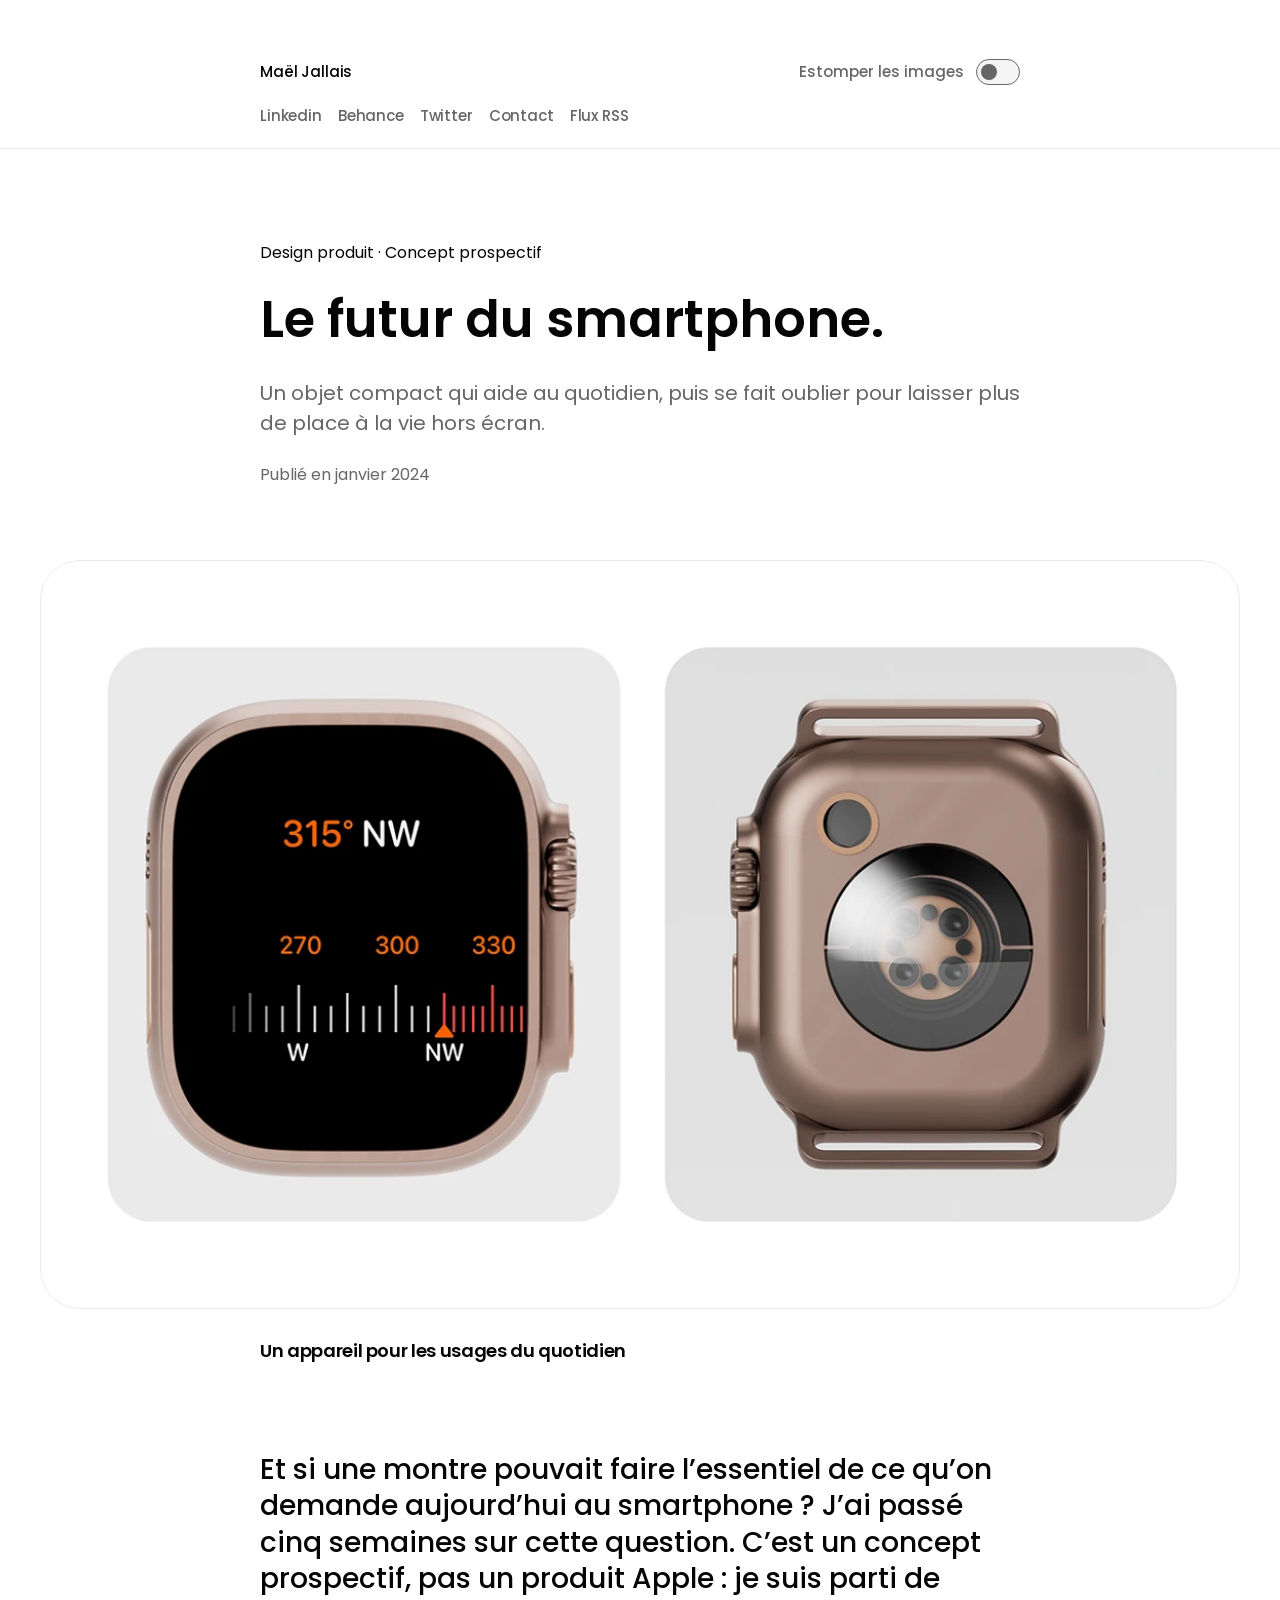
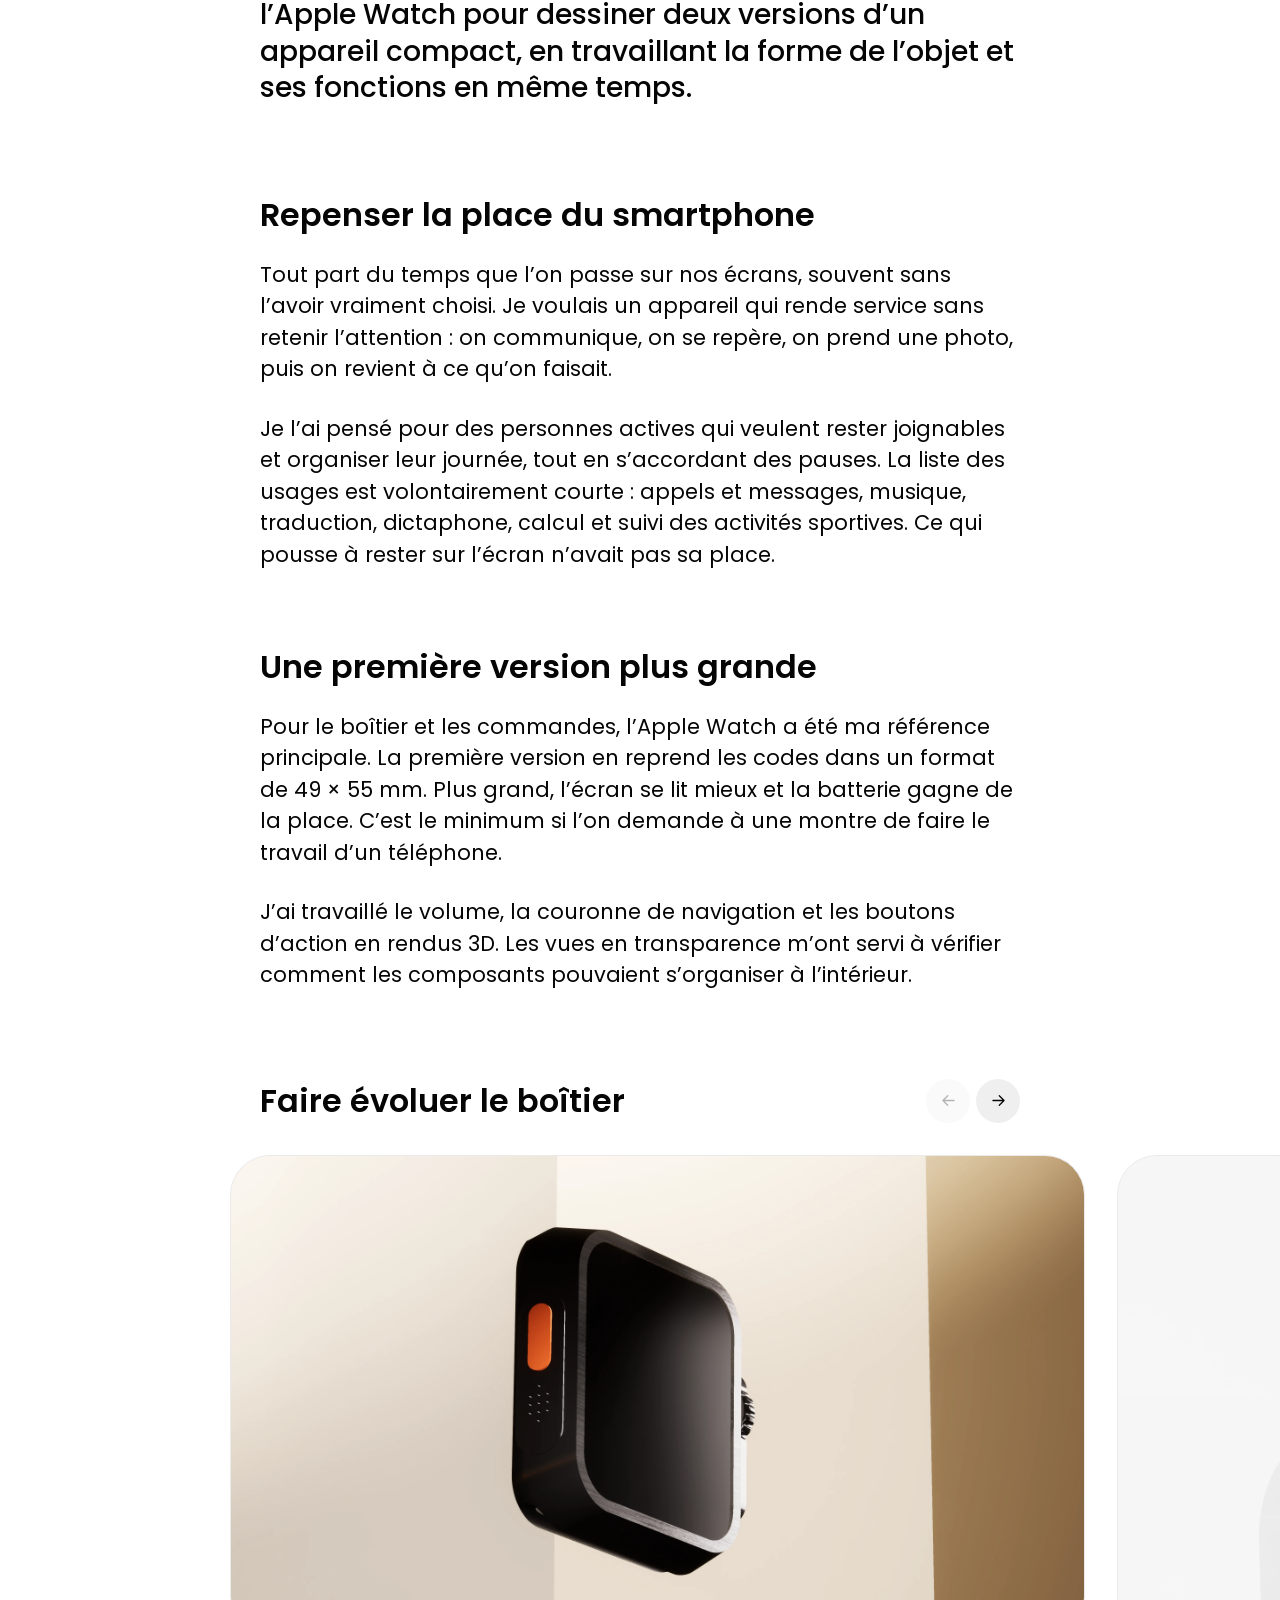
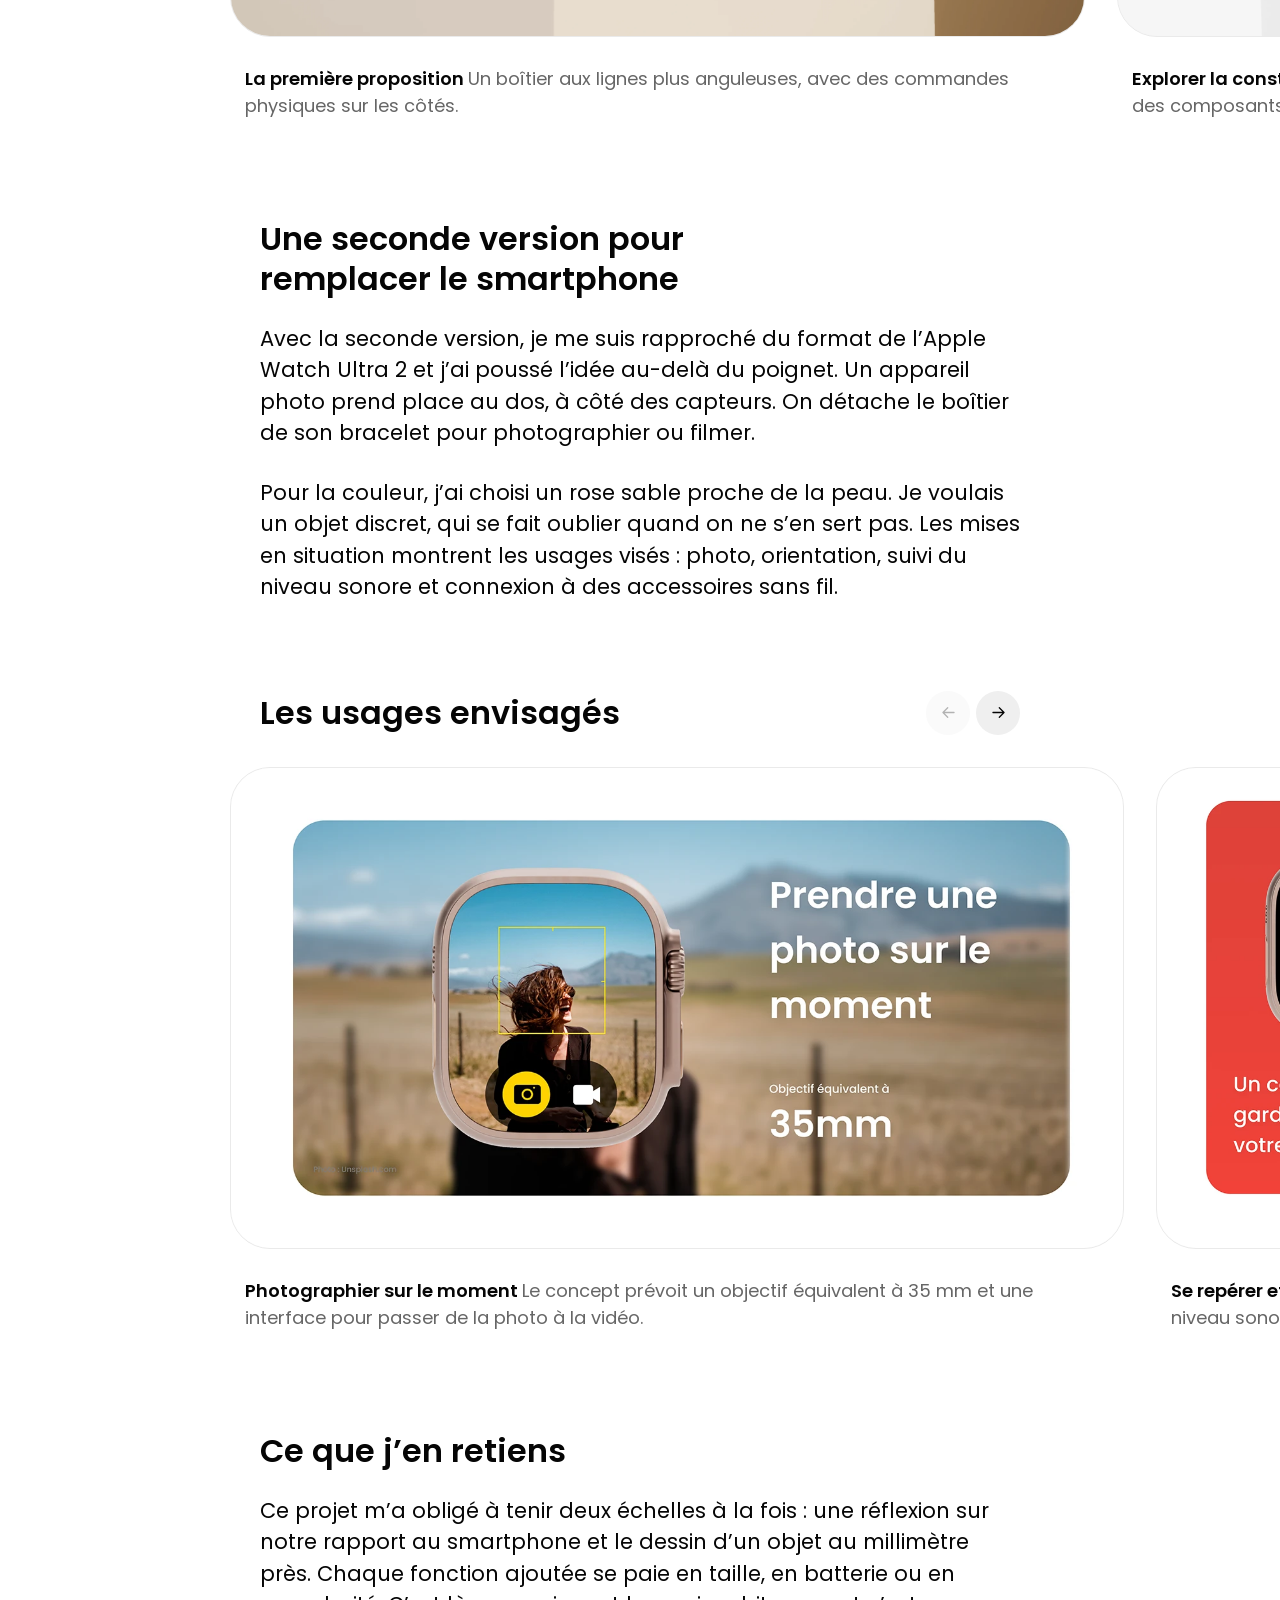
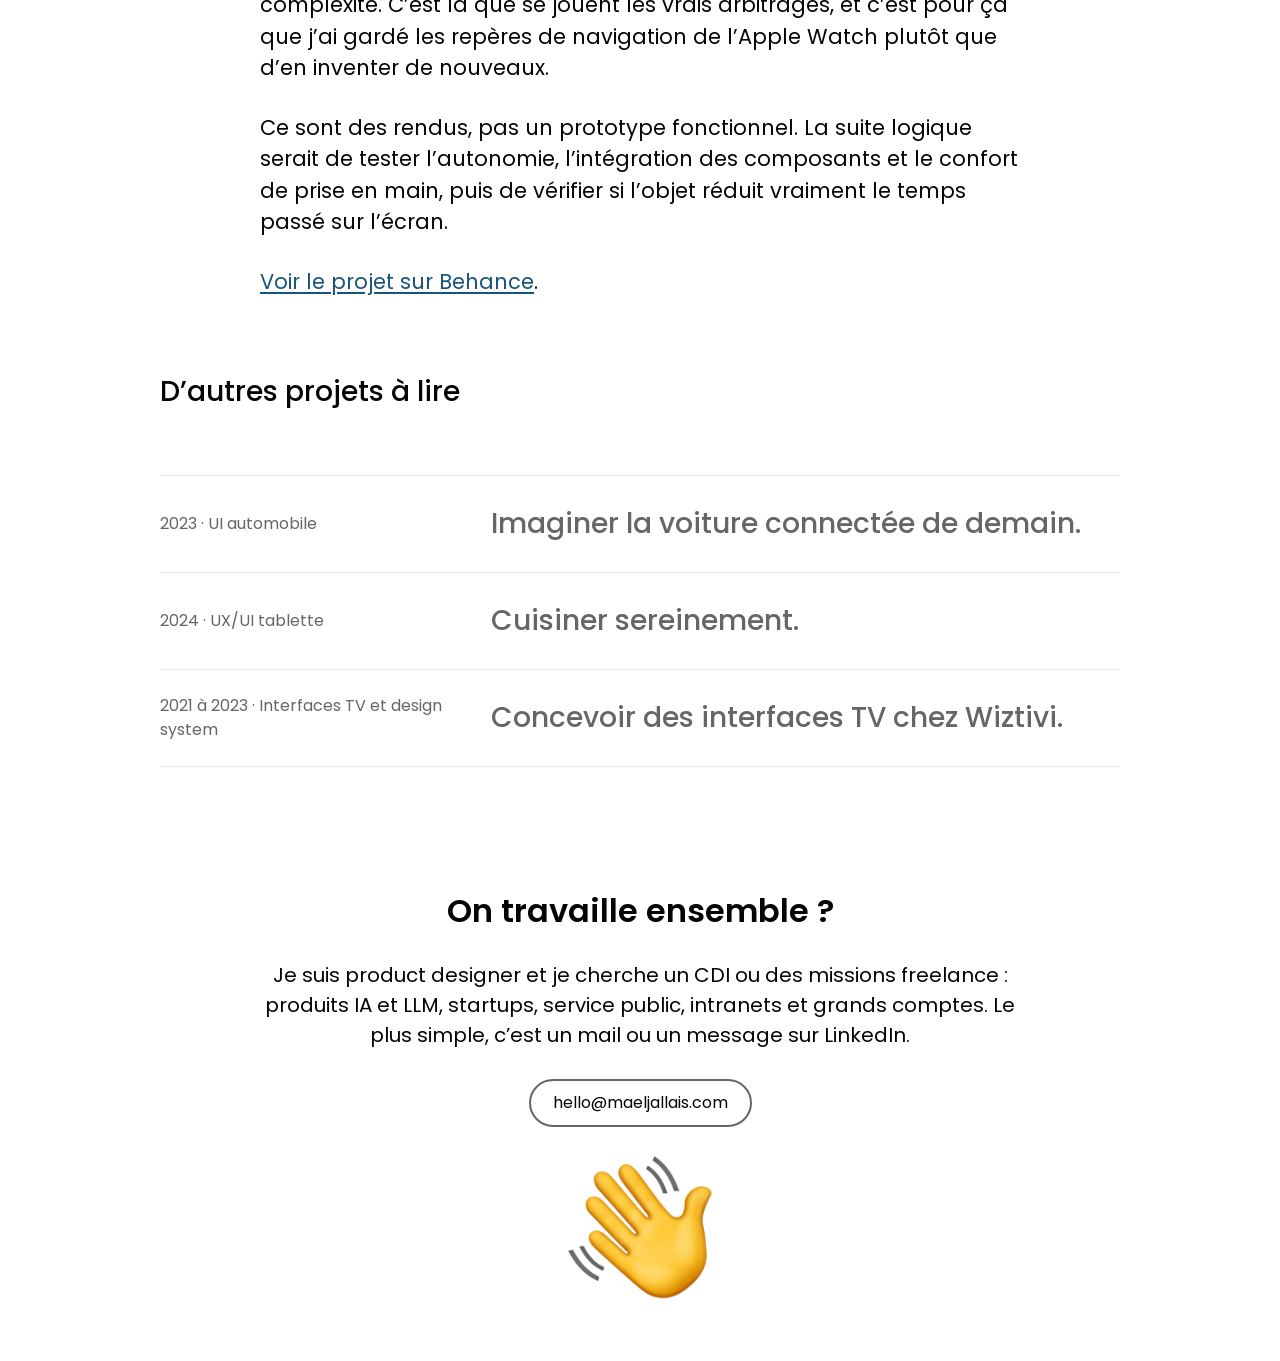
==== commit c97a0401: "Améliorer le SEO et réécrire les articles MAIF, Toyota et Toms - Footer : positionnement product des" ====
--- a/articles/apple-watch/index.html
+++ b/articles/apple-watch/index.html
@@ -30,8 +30,20 @@
       "name": "Maël Jallais",
       "url": "https://maeljallais.com",
       "jobTitle": "Product Designer",
+      "description": "Product designer UX/UI : recherche, parcours, prototypes et design system. Ouvert à un CDI ou à des missions freelance sur des produits IA et LLM, en startup, dans le service public, sur des intranets et pour des grands comptes.",
+      "knowsAbout": [
+        "Product design",
+        "UX design",
+        "UI design",
+        "Design system",
+        "Prototypage Figma",
+        "Design d’interaction",
+        "Produits IA et LLM",
+        "Intranet et digital workplace"
+      ],
       "sameAs": [
-        "https://www.linkedin.com/in/maeljallais/"
+        "https://www.linkedin.com/in/ma%C3%ABljallais/",
+        "https://www.behance.net/MaelJallais"
       ]
     },
     {
@@ -46,6 +58,9 @@
       },
       "mainEntity": {
         "@id": "https://projets.maeljallais.com/articles/apple-watch/#work"
+      },
+      "breadcrumb": {
+        "@id": "https://projets.maeljallais.com/articles/apple-watch/#breadcrumb"
       }
     },
     {
@@ -64,7 +79,26 @@
       },
       "mainEntityOfPage": {
         "@id": "https://projets.maeljallais.com/articles/apple-watch/#webpage"
-      }
+      },
+      "dateModified": "2026-11-22"
+    },
+    {
+      "@type": "BreadcrumbList",
+      "@id": "https://projets.maeljallais.com/articles/apple-watch/#breadcrumb",
+      "itemListElement": [
+        {
+          "@type": "ListItem",
+          "position": 1,
+          "name": "Portfolio",
+          "item": "https://maeljallais.com/"
+        },
+        {
+          "@type": "ListItem",
+          "position": 2,
+          "name": "Le futur du smartphone",
+          "item": "https://projets.maeljallais.com/articles/apple-watch/"
+        }
+      ]
     }
   ]
 }</script>
@@ -146,10 +180,18 @@
       </section>
 <section class="article-section" aria-labelledby="apple-watch-section-4"><div class="article-section-heading"><h2 id="apple-watch-section-4">Ce que j’en retiens</h2></div><div class="article-section-content"><p>Ce projet m’a obligé à tenir deux échelles à la fois : une réflexion sur notre rapport au smartphone et le dessin d’un objet au millimètre près. Chaque fonction ajoutée se paie en taille, en batterie ou en complexité. C’est là que se jouent les vrais arbitrages, et c’est pour ça que j’ai gardé les repères de navigation de l’Apple Watch plutôt que d’en inventer de nouveaux.</p><p>Ce sont des rendus, pas un prototype fonctionnel. La suite logique serait de tester l’autonomie, l’intégration des composants et le confort de prise en main, puis de vérifier si l’objet réduit vraiment le temps passé sur l’écran.</p><p><a href="https://www.behance.net/gallery/188178451/Le-futur-de-lApple-Watch" target="_blank" rel="noopener noreferrer">Voir le projet sur Behance</a>.</p></div></section></div>
     </article>
+    <nav class="related-stories" aria-labelledby="related-title">
+      <h2 id="related-title">D’autres projets à lire</h2>
+      <ul>
+        <li><a class="related-story" href="../toyota/"><span class="related-story-meta">2023 · UI automobile</span><h3>Imaginer la voiture connectée de demain.</h3></a></li>
+        <li><a class="related-story" href="../magicook/"><span class="related-story-meta">2024 · UX/UI tablette</span><h3>Cuisiner sereinement.</h3></a></li>
+        <li><a class="related-story" href="../wiztivi/"><span class="related-story-meta">2021 à 2023 · Interfaces TV et design system</span><h3>Concevoir des interfaces TV chez Wiztivi.</h3></a></li>
+      </ul>
+    </nav>
   </main>
   <footer class="portfolio-footer" aria-labelledby="contact-title">
-    <h2 id="contact-title">On se recontacte ?</h2>
-    <p>Je suis disponible pour de nouvelles aventures. N'hésitez pas à me contacter par mail ou alors sur les réseaux.</p>
+    <h2 id="contact-title">On travaille ensemble&nbsp;?</h2>
+    <p>Je suis product designer et je cherche un CDI ou des missions freelance : produits IA et LLM, startups, service public, intranets et grands comptes. Le plus simple, c’est un mail ou un message sur LinkedIn.</p>
     <a class="portfolio-contact" href="mailto:hello@maeljallais.com">hello@maeljallais.com</a>
     <img src="../assets/images/contact-illustration.avif" alt="" width="145" height="145" loading="lazy" decoding="async">
   </footer>
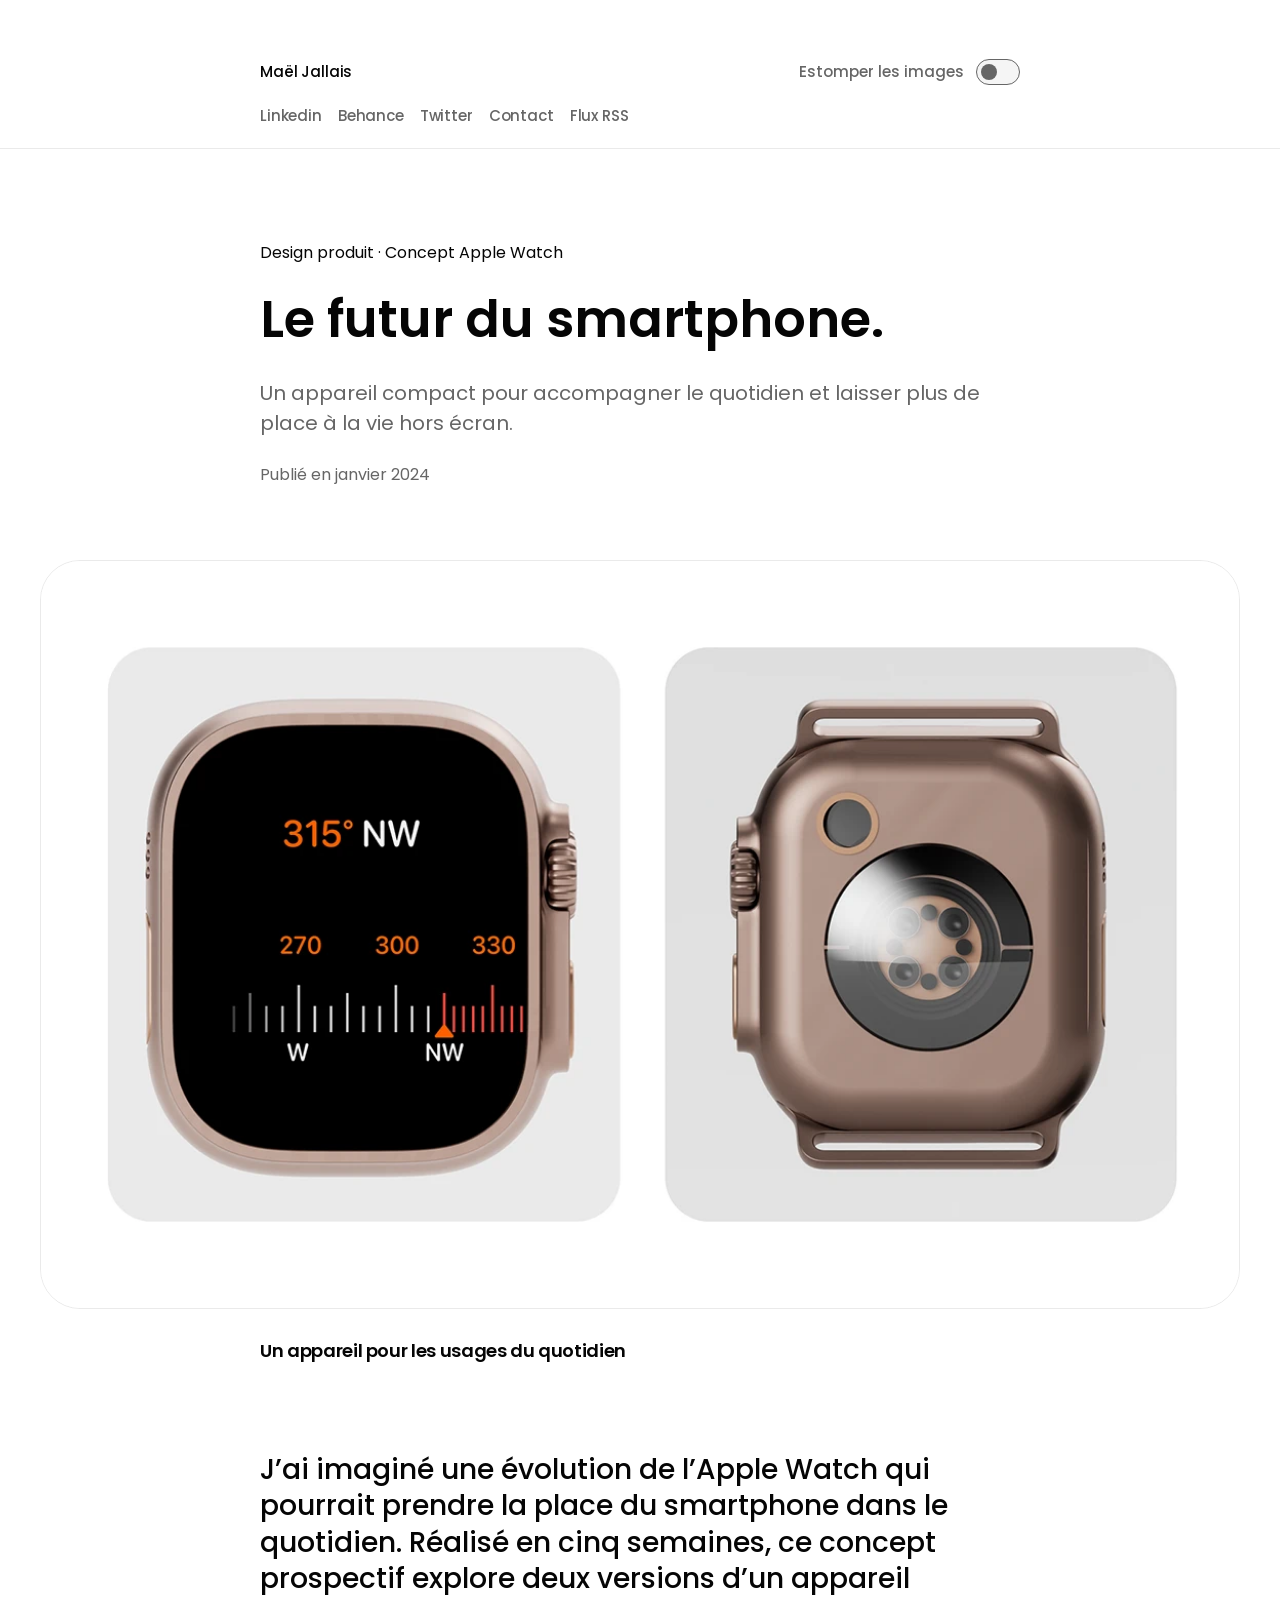
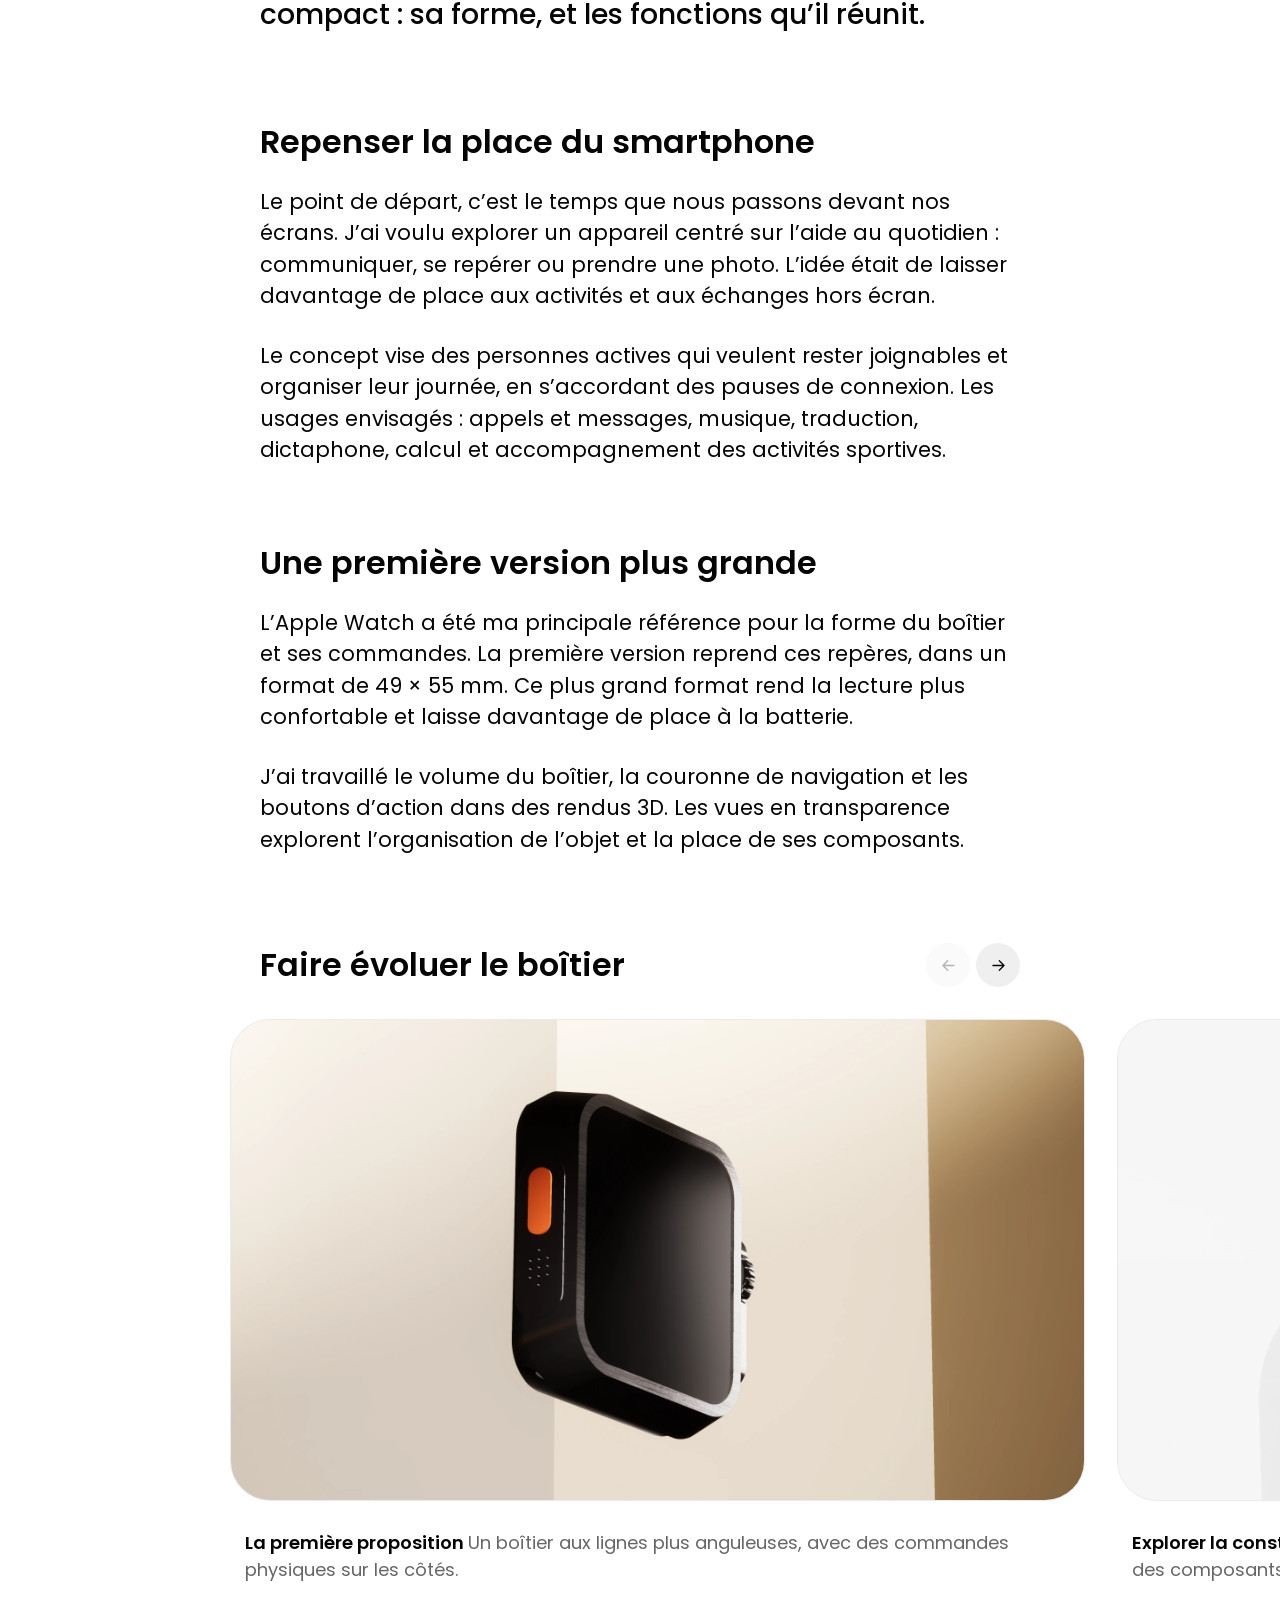
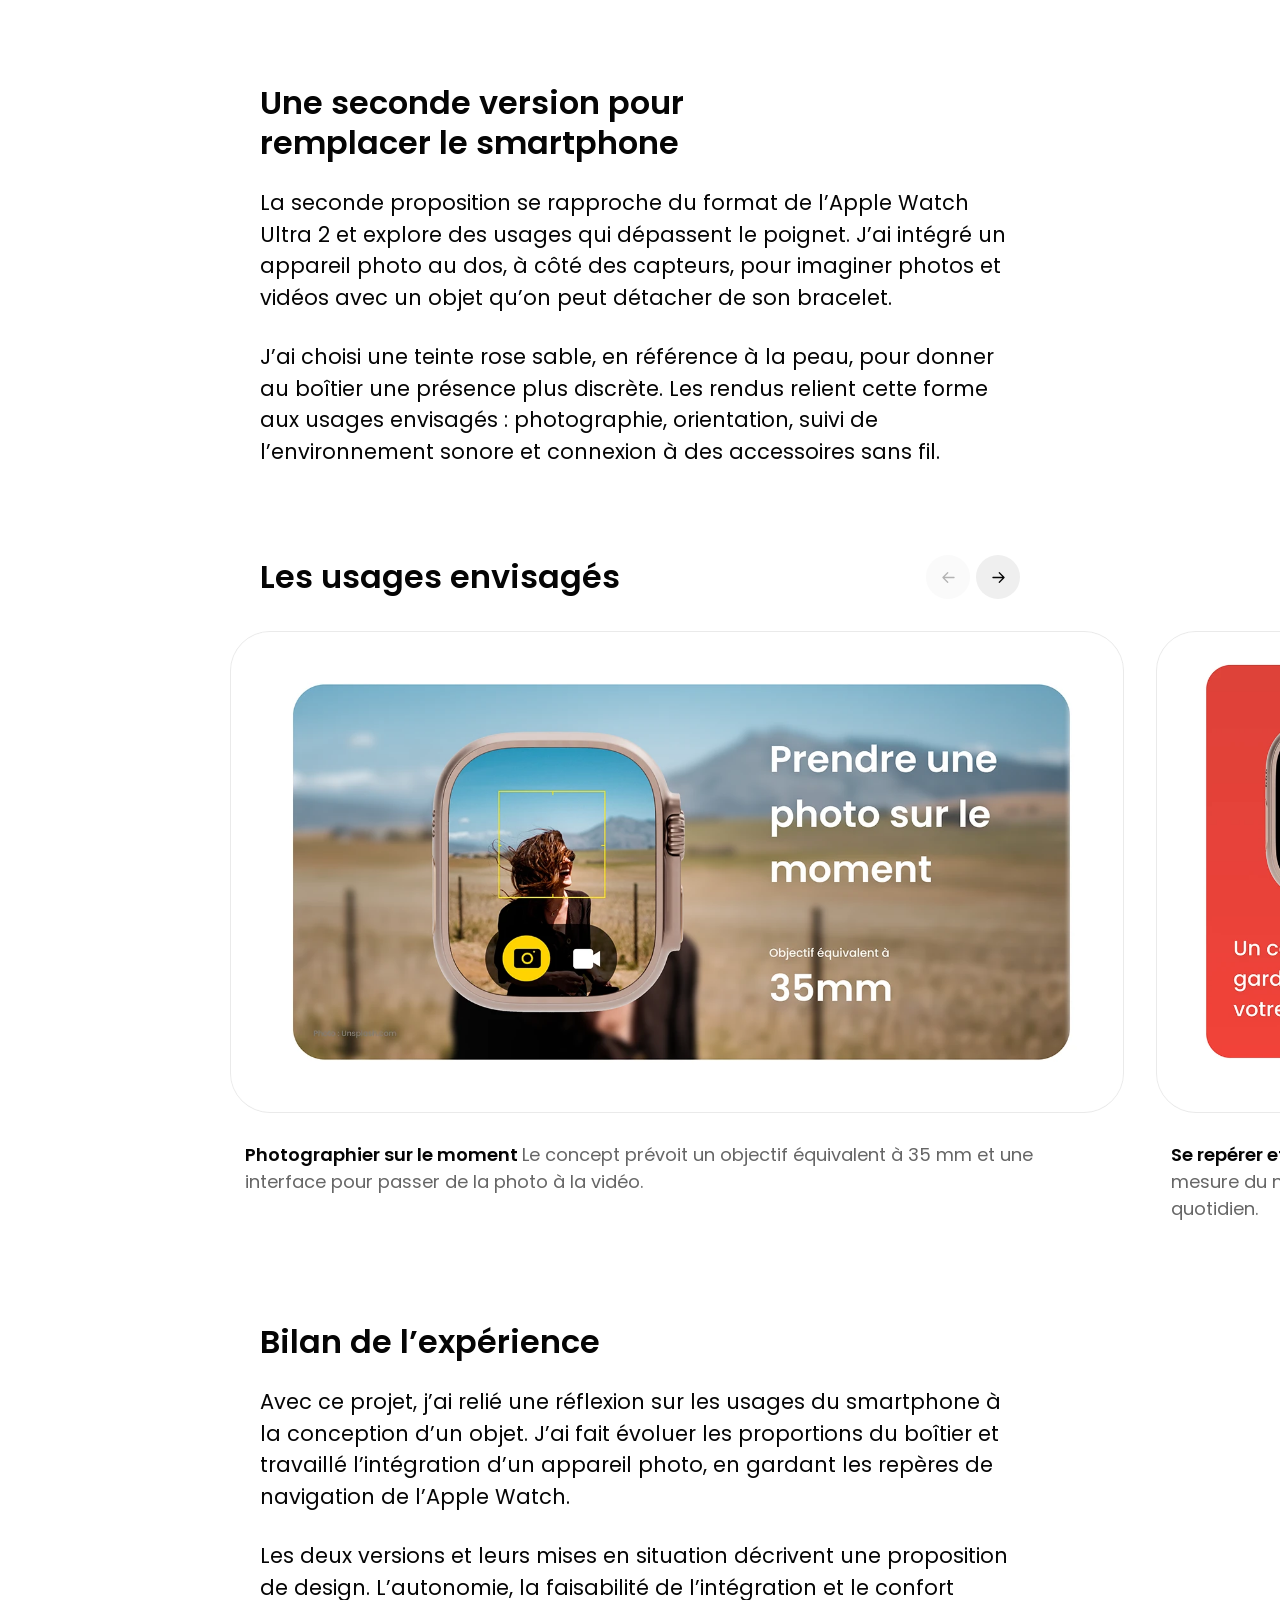
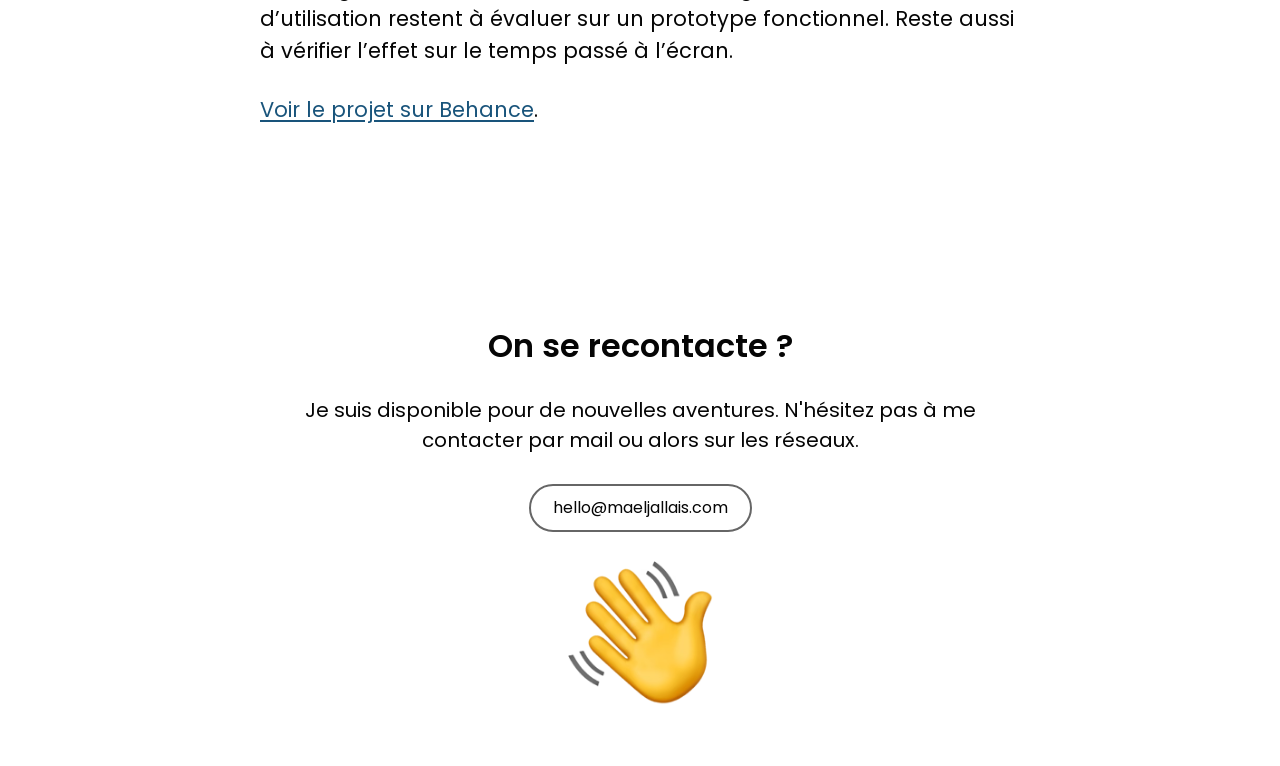
==== commit 3da01f1c: "Réécrire la prose des études Cubanim, Magicook et Apple Watch Reformulation naturelle, faits et rése" ====
--- a/articles/apple-watch/index.html
+++ b/articles/apple-watch/index.html
@@ -5,8 +5,8 @@
   <meta charset="UTF-8">
   <meta name="viewport" content="width=device-width, initial-scale=1">
   <meta name="color-scheme" content="light dark">
-  <title>Une montre pour remplacer le smartphone | Maël Jallais</title>
-  <meta name="description" content="Concept produit : en cinq semaines, j’ai dessiné deux versions d’une montre inspirée de l’Apple Watch, pensée pour remplacer le smartphone au quotidien.">
+  <title>Le futur du smartphone : concept produit | Maël Jallais</title>
+  <meta name="description" content="En cinq semaines, j’ai imaginé deux versions d’un appareil inspiré de l’Apple Watch pour remplacer le smartphone au quotidien : sa forme comme ses usages.">
   <meta name="author" content="Maël Jallais">
   <meta name="robots" content="index, follow, noimageindex, max-image-preview:none">
   <link rel="canonical" href="https://projets.maeljallais.com/articles/apple-watch/">
@@ -15,12 +15,12 @@
   <meta property="og:locale" content="fr_FR">
   <meta property="og:site_name" content="Maël Jallais">
   <meta property="og:url" content="https://projets.maeljallais.com/articles/apple-watch/">
-  <meta property="og:title" content="Une montre pour remplacer le smartphone | Maël Jallais">
-  <meta property="og:description" content="Concept produit : en cinq semaines, j’ai dessiné deux versions d’une montre inspirée de l’Apple Watch, pensée pour remplacer le smartphone au quotidien.">
+  <meta property="og:title" content="Le futur du smartphone : concept produit | Maël Jallais">
+  <meta property="og:description" content="En cinq semaines, j’ai imaginé deux versions d’un appareil inspiré de l’Apple Watch pour remplacer le smartphone au quotidien : sa forme comme ses usages.">
 
   <meta name="twitter:card" content="summary">
-  <meta name="twitter:title" content="Une montre pour remplacer le smartphone | Maël Jallais">
-  <meta name="twitter:description" content="Concept produit : en cinq semaines, j’ai dessiné deux versions d’une montre inspirée de l’Apple Watch, pensée pour remplacer le smartphone au quotidien.">
+  <meta name="twitter:title" content="Le futur du smartphone : concept produit | Maël Jallais">
+  <meta name="twitter:description" content="En cinq semaines, j’ai imaginé deux versions d’un appareil inspiré de l’Apple Watch pour remplacer le smartphone au quotidien : sa forme comme ses usages.">
   <script type="application/ld+json">{
   "@context": "https://schema.org",
   "@graph": [
@@ -30,37 +30,22 @@
       "name": "Maël Jallais",
       "url": "https://maeljallais.com",
       "jobTitle": "Product Designer",
-      "description": "Product designer UX/UI : recherche, parcours, prototypes et design system. Ouvert à un CDI ou à des missions freelance sur des produits IA et LLM, en startup, dans le service public, sur des intranets et pour des grands comptes.",
-      "knowsAbout": [
-        "Product design",
-        "UX design",
-        "UI design",
-        "Design system",
-        "Prototypage Figma",
-        "Design d’interaction",
-        "Produits IA et LLM",
-        "Intranet et digital workplace"
-      ],
       "sameAs": [
-        "https://www.linkedin.com/in/ma%C3%ABljallais/",
-        "https://www.behance.net/MaelJallais"
+        "https://www.linkedin.com/in/maeljallais/"
       ]
     },
     {
       "@type": "WebPage",
       "@id": "https://projets.maeljallais.com/articles/apple-watch/#webpage",
       "url": "https://projets.maeljallais.com/articles/apple-watch/",
-      "name": "Une montre pour remplacer le smartphone | Maël Jallais",
-      "description": "Concept produit : en cinq semaines, j’ai dessiné deux versions d’une montre inspirée de l’Apple Watch, pensée pour remplacer le smartphone au quotidien.",
+      "name": "Le futur du smartphone : concept produit | Maël Jallais",
+      "description": "En cinq semaines, j’ai imaginé deux versions d’un appareil inspiré de l’Apple Watch pour remplacer le smartphone au quotidien : sa forme comme ses usages.",
       "inLanguage": "fr-FR",
       "author": {
         "@id": "https://maeljallais.com/#person"
       },
       "mainEntity": {
         "@id": "https://projets.maeljallais.com/articles/apple-watch/#work"
-      },
-      "breadcrumb": {
-        "@id": "https://projets.maeljallais.com/articles/apple-watch/#breadcrumb"
       }
     },
     {
@@ -68,7 +53,7 @@
       "@id": "https://projets.maeljallais.com/articles/apple-watch/#work",
       "headline": "Le futur du smartphone.",
       "name": "Le futur du smartphone.",
-      "description": "Concept produit : en cinq semaines, j’ai dessiné deux versions d’une montre inspirée de l’Apple Watch, pensée pour remplacer le smartphone au quotidien.",
+      "description": "En cinq semaines, j’ai imaginé deux versions d’un appareil inspiré de l’Apple Watch pour remplacer le smartphone au quotidien : sa forme comme ses usages.",
       "url": "https://projets.maeljallais.com/articles/apple-watch/",
       "inLanguage": "fr-FR",
       "author": {
@@ -79,26 +64,7 @@
       },
       "mainEntityOfPage": {
         "@id": "https://projets.maeljallais.com/articles/apple-watch/#webpage"
-      },
-      "dateModified": "2026-11-22"
-    },
-    {
-      "@type": "BreadcrumbList",
-      "@id": "https://projets.maeljallais.com/articles/apple-watch/#breadcrumb",
-      "itemListElement": [
-        {
-          "@type": "ListItem",
-          "position": 1,
-          "name": "Portfolio",
-          "item": "https://maeljallais.com/"
-        },
-        {
-          "@type": "ListItem",
-          "position": 2,
-          "name": "Le futur du smartphone",
-          "item": "https://projets.maeljallais.com/articles/apple-watch/"
-        }
-      ]
+      }
     }
   ]
 }</script>
@@ -136,15 +102,15 @@
     
     <article id="article">
       <header class="article-header">
-        <p class="article-category" id="article-category">Design produit · Concept prospectif</p>
+        <p class="article-category" id="article-category">Design produit · Concept Apple Watch</p>
         <h1 id="article-title">Le futur du smartphone.</h1>
-        <p class="article-deck" id="article-deck">Un objet compact qui aide au quotidien, puis se fait oublier pour laisser plus de place à la vie hors écran.</p>
+        <p class="article-deck" id="article-deck">Un appareil compact pour accompagner le quotidien et laisser plus de place à la vie hors écran.</p>
         <div class="article-meta"><span class="project-date">Publié en janvier 2024</span></div>
       </header>
       <section id="reader-cover" class="project-static-showcase" aria-label="Aperçu du concept Apple Watch"><figure class="project-static-figure"><div class="project-showcase-media" style="--cover-height-ratio:0.6066666667"><img src="images/concept-face-dos.webp" alt="Seconde version du concept : écran de boussole en façade, appareil photo et capteurs au dos du boîtier rose sable" width="1200" height="728" srcset="images/concept-face-dos-480.webp 480w, images/concept-face-dos-960.webp 960w, images/concept-face-dos.webp 1200w" sizes="(max-width: 600px) calc(100vw - 42px), (max-width: 900px) calc(100vw - 66px), (max-width: 1520px) calc(100vw - 82px), 1438px" loading="eager" decoding="async"></div><h2>Un appareil pour les usages du quotidien</h2></figure></section>
-      <div class="article-body" id="article-body"><div class="article-introduction"><p class="article-lead">Et si une montre pouvait faire l’essentiel de ce qu’on demande aujourd’hui au smartphone ? J’ai passé cinq semaines sur cette question. C’est un concept prospectif, pas un produit Apple : je suis parti de l’Apple Watch pour dessiner deux versions d’un appareil compact, en travaillant la forme de l’objet et ses fonctions en même temps.</p></div>
-<section class="article-section" aria-labelledby="apple-watch-section-1"><div class="article-section-heading"><h2 id="apple-watch-section-1">Repenser la place du smartphone</h2></div><div class="article-section-content"><p>Tout part du temps que l’on passe sur nos écrans, souvent sans l’avoir vraiment choisi. Je voulais un appareil qui rende service sans retenir l’attention : on communique, on se repère, on prend une photo, puis on revient à ce qu’on faisait.</p><p>Je l’ai pensé pour des personnes actives qui veulent rester joignables et organiser leur journée, tout en s’accordant des pauses. La liste des usages est volontairement courte : appels et messages, musique, traduction, dictaphone, calcul et suivi des activités sportives. Ce qui pousse à rester sur l’écran n’avait pas sa place.</p></div></section>
-<section class="article-section" aria-labelledby="apple-watch-section-2"><div class="article-section-heading"><h2 id="apple-watch-section-2">Une première version plus grande</h2></div><div class="article-section-content"><p>Pour le boîtier et les commandes, l’Apple Watch a été ma référence principale. La première version en reprend les codes dans un format de 49 × 55 mm. Plus grand, l’écran se lit mieux et la batterie gagne de la place. C’est le minimum si l’on demande à une montre de faire le travail d’un téléphone.</p><p>J’ai travaillé le volume, la couronne de navigation et les boutons d’action en rendus 3D. Les vues en transparence m’ont servi à vérifier comment les composants pouvaient s’organiser à l’intérieur.</p></div></section>
+      <div class="article-body" id="article-body"><div class="article-introduction"><p class="article-lead">J’ai imaginé une évolution de l’Apple Watch qui pourrait prendre la place du smartphone dans le quotidien. Réalisé en cinq semaines, ce concept prospectif explore deux versions d’un appareil compact : sa forme, et les fonctions qu’il réunit.</p></div>
+<section class="article-section" aria-labelledby="apple-watch-section-1"><div class="article-section-heading"><h2 id="apple-watch-section-1">Repenser la place du smartphone</h2></div><div class="article-section-content"><p>Le point de départ, c’est le temps que nous passons devant nos écrans. J’ai voulu explorer un appareil centré sur l’aide au quotidien : communiquer, se repérer ou prendre une photo. L’idée était de laisser davantage de place aux activités et aux échanges hors écran.</p><p>Le concept vise des personnes actives qui veulent rester joignables et organiser leur journée, en s’accordant des pauses de connexion. Les usages envisagés : appels et messages, musique, traduction, dictaphone, calcul et accompagnement des activités sportives.</p></div></section>
+<section class="article-section" aria-labelledby="apple-watch-section-2"><div class="article-section-heading"><h2 id="apple-watch-section-2">Une première version plus grande</h2></div><div class="article-section-content"><p>L’Apple Watch a été ma principale référence pour la forme du boîtier et ses commandes. La première version reprend ces repères, dans un format de 49 × 55 mm. Ce plus grand format rend la lecture plus confortable et laisse davantage de place à la batterie.</p><p>J’ai travaillé le volume du boîtier, la couronne de navigation et les boutons d’action dans des rendus 3D. Les vues en transparence explorent l’organisation de l’objet et la place de ses composants.</p></div></section>
 <section class="article-carousel" data-article-carousel aria-labelledby="apple-watch-carousel-1-title">
         <div class="article-carousel-heading">
           <h2 id="apple-watch-carousel-1-title">Faire évoluer le boîtier</h2>
@@ -156,12 +122,12 @@
         <div class="article-carousel-track" id="apple-watch-carousel-1-track" tabindex="0" role="group" aria-label="Visuels : Faire évoluer le boîtier. Défilement horizontal.">
           <figure class="article-carousel-slide"><div class="article-carousel-media"><img src="images/premiere-version.webp" alt="Rendu 3D de la première version, avec écran noir, bouton orange et couronne latérale" width="3840" height="2160" srcset="images/premiere-version-480.webp 480w, images/premiere-version-960.webp 960w, images/premiere-version.webp 3840w" sizes="(max-width: 600px) calc(100vw - 40px), (max-width: 900px) calc(100vw - 64px), (max-width: 1680px) calc(100vw - 96px), 1584px" loading="lazy" decoding="async"></div><figcaption><h3>La première proposition</h3><p>Un boîtier aux lignes plus anguleuses, avec des commandes physiques sur les côtés.</p></figcaption></figure>
 <figure class="article-carousel-slide"><div class="article-carousel-media"><img src="images/structure-transparence.webp" alt="Vue en transparence du boîtier et de ses volumes internes" width="3840" height="2160" srcset="images/structure-transparence-480.webp 480w, images/structure-transparence-960.webp 960w, images/structure-transparence.webp 3840w" sizes="(max-width: 600px) calc(100vw - 40px), (max-width: 900px) calc(100vw - 64px), (max-width: 1680px) calc(100vw - 96px), 1584px" loading="lazy" decoding="async"></div><figcaption><h3>Explorer la construction</h3><p>Une vue de travail pour étudier la forme de l’objet et l’intégration des composants.</p></figcaption></figure>
-<figure class="article-carousel-slide"><div class="article-carousel-media"><img src="images/couronne-bouton.webp" alt="Gros plan sur la couronne crantée et le bouton orange du premier concept" width="1400" height="788" srcset="images/couronne-bouton-480.webp 480w, images/couronne-bouton-960.webp 960w, images/couronne-bouton.webp 1400w" sizes="(max-width: 600px) calc(100vw - 40px), (max-width: 900px) calc(100vw - 64px), (max-width: 1680px) calc(100vw - 96px), 1584px" loading="lazy" decoding="async"></div><figcaption><h3>Les commandes physiques</h3><p>La couronne et le bouton d’action évitent de tout faire au doigt sur un petit écran.</p></figcaption></figure>
+<figure class="article-carousel-slide"><div class="article-carousel-media"><img src="images/couronne-bouton.webp" alt="Gros plan sur la couronne crantée et le bouton orange du premier concept" width="1400" height="788" srcset="images/couronne-bouton-480.webp 480w, images/couronne-bouton-960.webp 960w, images/couronne-bouton.webp 1400w" sizes="(max-width: 600px) calc(100vw - 40px), (max-width: 900px) calc(100vw - 64px), (max-width: 1680px) calc(100vw - 96px), 1584px" loading="lazy" decoding="async"></div><figcaption><h3>Les commandes physiques</h3><p>La couronne et le bouton d’action complètent l’écran dans la proposition.</p></figcaption></figure>
 <figure class="article-carousel-slide"><div class="article-carousel-media"><img src="images/comparaison-versions.webp" alt="Comparaison de face : première version de 49 × 55 mm et seconde version de 49 × 44 mm" width="1400" height="921" srcset="images/comparaison-versions-480.webp 480w, images/comparaison-versions-960.webp 960w, images/comparaison-versions.webp 1400w" sizes="(max-width: 600px) calc(100vw - 40px), (max-width: 900px) calc(100vw - 64px), (max-width: 1680px) calc(100vw - 96px), 1584px" loading="lazy" decoding="async"></div><figcaption><h3>Deux versions, deux proportions</h3><p>La seconde version revient à un format de 49 × 44 mm, avec des angles plus arrondis.</p></figcaption></figure>
         </div>
         <span class="sr-only" role="status" aria-live="polite" aria-atomic="true"></span>
       </section>
-<section class="article-section" aria-labelledby="apple-watch-section-3"><div class="article-section-heading"><h2 id="apple-watch-section-3">Une seconde version pour remplacer le smartphone</h2></div><div class="article-section-content"><p>Avec la seconde version, je me suis rapproché du format de l’Apple Watch Ultra 2 et j’ai poussé l’idée au-delà du poignet. Un appareil photo prend place au dos, à côté des capteurs. On détache le boîtier de son bracelet pour photographier ou filmer.</p><p>Pour la couleur, j’ai choisi un rose sable proche de la peau. Je voulais un objet discret, qui se fait oublier quand on ne s’en sert pas. Les mises en situation montrent les usages visés : photo, orientation, suivi du niveau sonore et connexion à des accessoires sans fil.</p></div></section>
+<section class="article-section" aria-labelledby="apple-watch-section-3"><div class="article-section-heading"><h2 id="apple-watch-section-3">Une seconde version pour remplacer le smartphone</h2></div><div class="article-section-content"><p>La seconde proposition se rapproche du format de l’Apple Watch Ultra 2 et explore des usages qui dépassent le poignet. J’ai intégré un appareil photo au dos, à côté des capteurs, pour imaginer photos et vidéos avec un objet qu’on peut détacher de son bracelet.</p><p>J’ai choisi une teinte rose sable, en référence à la peau, pour donner au boîtier une présence plus discrète. Les rendus relient cette forme aux usages envisagés : photographie, orientation, suivi de l’environnement sonore et connexion à des accessoires sans fil.</p></div></section>
 <section class="article-carousel" data-article-carousel aria-labelledby="apple-watch-carousel-2-title">
         <div class="article-carousel-heading">
           <h2 id="apple-watch-carousel-2-title">Les usages envisagés</h2>
@@ -172,26 +138,18 @@
         </div>
         <div class="article-carousel-track" id="apple-watch-carousel-2-track" tabindex="0" role="group" aria-label="Visuels : Les usages envisagés. Défilement horizontal.">
           <figure class="article-carousel-slide"><div class="article-carousel-media"><img src="images/photographie.webp" alt="Mise en situation du concept en mode photo, avec cadrage d’une personne dans un paysage" width="1400" height="753" srcset="images/photographie-480.webp 480w, images/photographie-960.webp 960w, images/photographie.webp 1400w" sizes="(max-width: 600px) calc(100vw - 40px), (max-width: 900px) calc(100vw - 64px), (max-width: 1680px) calc(100vw - 96px), 1584px" loading="lazy" decoding="async"></div><figcaption><h3>Photographier sur le moment</h3><p>Le concept prévoit un objectif équivalent à 35 mm et une interface pour passer de la photo à la vidéo.</p></figcaption></figure>
-<figure class="article-carousel-slide"><div class="article-carousel-media"><img src="images/sante-navigation.webp" alt="Écrans de niveau sonore, de carte et de boussole dans le boîtier du concept" width="1200" height="837" srcset="images/sante-navigation-480.webp 480w, images/sante-navigation-960.webp 960w, images/sante-navigation.webp 1200w" sizes="(max-width: 600px) calc(100vw - 40px), (max-width: 900px) calc(100vw - 64px), (max-width: 1680px) calc(100vw - 96px), 1584px" loading="lazy" decoding="async"></div><figcaption><h3>Se repérer et suivre son environnement</h3><p>Carte, boussole et mesure du niveau sonore : des fonctions simples, utiles plusieurs fois par jour.</p></figcaption></figure>
-<figure class="article-carousel-slide"><div class="article-carousel-media"><img src="images/accessoires-sans-fil.webp" alt="Personne utilisant un écouteur sans fil pour illustrer les accessoires du concept" width="1400" height="849" srcset="images/accessoires-sans-fil-480.webp 480w, images/accessoires-sans-fil-960.webp 960w, images/accessoires-sans-fil.webp 1400w" sizes="(max-width: 600px) calc(100vw - 40px), (max-width: 900px) calc(100vw - 64px), (max-width: 1680px) calc(100vw - 96px), 1584px" loading="lazy" decoding="async"></div><figcaption><h3>Connecter ses accessoires</h3><p>La proposition prévoit l’utilisation d’écouteurs et d’autres accessoires sans fil.</p></figcaption></figure>
-<figure class="article-carousel-slide"><div class="article-carousel-media"><img src="images/hors-du-poignet.webp" alt="Vue latérale du boîtier avec sa couronne et une attache de bracelet séparée" width="1400" height="849" srcset="images/hors-du-poignet-480.webp 480w, images/hors-du-poignet-960.webp 960w, images/hors-du-poignet.webp 1400w" sizes="(max-width: 600px) calc(100vw - 40px), (max-width: 900px) calc(100vw - 64px), (max-width: 1680px) calc(100vw - 96px), 1584px" loading="lazy" decoding="async"></div><figcaption><h3>Utiliser l’objet hors du poignet</h3><p>Le boîtier détaché de son bracelet ouvre la possibilité d’autres prises en main, notamment pour photographier.</p></figcaption></figure>
+<figure class="article-carousel-slide"><div class="article-carousel-media"><img src="images/sante-navigation.webp" alt="Écrans de niveau sonore, de carte et de boussole dans le boîtier du concept" width="1200" height="837" srcset="images/sante-navigation-480.webp 480w, images/sante-navigation-960.webp 960w, images/sante-navigation.webp 1200w" sizes="(max-width: 600px) calc(100vw - 40px), (max-width: 900px) calc(100vw - 64px), (max-width: 1680px) calc(100vw - 96px), 1584px" loading="lazy" decoding="async"></div><figcaption><h3>Se repérer et suivre son environnement</h3><p>La carte, la boussole et la mesure du niveau sonore illustrent des fonctions qu’on peut utiliser au quotidien.</p></figcaption></figure>
+<figure class="article-carousel-slide"><div class="article-carousel-media"><img src="images/accessoires-sans-fil.webp" alt="Personne utilisant un écouteur sans fil pour illustrer les accessoires du concept" width="1400" height="849" srcset="images/accessoires-sans-fil-480.webp 480w, images/accessoires-sans-fil-960.webp 960w, images/accessoires-sans-fil.webp 1400w" sizes="(max-width: 600px) calc(100vw - 40px), (max-width: 900px) calc(100vw - 64px), (max-width: 1680px) calc(100vw - 96px), 1584px" loading="lazy" decoding="async"></div><figcaption><h3>Connecter ses accessoires</h3><p>La proposition prévoit des écouteurs et d’autres accessoires sans fil.</p></figcaption></figure>
+<figure class="article-carousel-slide"><div class="article-carousel-media"><img src="images/hors-du-poignet.webp" alt="Vue latérale du boîtier avec sa couronne et une attache de bracelet séparée" width="1400" height="849" srcset="images/hors-du-poignet-480.webp 480w, images/hors-du-poignet-960.webp 960w, images/hors-du-poignet.webp 1400w" sizes="(max-width: 600px) calc(100vw - 40px), (max-width: 900px) calc(100vw - 64px), (max-width: 1680px) calc(100vw - 96px), 1584px" loading="lazy" decoding="async"></div><figcaption><h3>Utiliser l’objet hors du poignet</h3><p>Détaché de son bracelet, le boîtier permet d’autres prises en main, notamment pour photographier.</p></figcaption></figure>
         </div>
         <span class="sr-only" role="status" aria-live="polite" aria-atomic="true"></span>
       </section>
-<section class="article-section" aria-labelledby="apple-watch-section-4"><div class="article-section-heading"><h2 id="apple-watch-section-4">Ce que j’en retiens</h2></div><div class="article-section-content"><p>Ce projet m’a obligé à tenir deux échelles à la fois : une réflexion sur notre rapport au smartphone et le dessin d’un objet au millimètre près. Chaque fonction ajoutée se paie en taille, en batterie ou en complexité. C’est là que se jouent les vrais arbitrages, et c’est pour ça que j’ai gardé les repères de navigation de l’Apple Watch plutôt que d’en inventer de nouveaux.</p><p>Ce sont des rendus, pas un prototype fonctionnel. La suite logique serait de tester l’autonomie, l’intégration des composants et le confort de prise en main, puis de vérifier si l’objet réduit vraiment le temps passé sur l’écran.</p><p><a href="https://www.behance.net/gallery/188178451/Le-futur-de-lApple-Watch" target="_blank" rel="noopener noreferrer">Voir le projet sur Behance</a>.</p></div></section></div>
+<section class="article-section" aria-labelledby="apple-watch-section-4"><div class="article-section-heading"><h2 id="apple-watch-section-4">Bilan de l’expérience</h2></div><div class="article-section-content"><p>Avec ce projet, j’ai relié une réflexion sur les usages du smartphone à la conception d’un objet. J’ai fait évoluer les proportions du boîtier et travaillé l’intégration d’un appareil photo, en gardant les repères de navigation de l’Apple Watch.</p><p>Les deux versions et leurs mises en situation décrivent une proposition de design. L’autonomie, la faisabilité de l’intégration et le confort d’utilisation restent à évaluer sur un prototype fonctionnel. Reste aussi à vérifier l’effet sur le temps passé à l’écran.</p><p><a href="https://www.behance.net/gallery/188178451/Le-futur-de-lApple-Watch" target="_blank" rel="noopener noreferrer">Voir le projet sur Behance</a>.</p></div></section></div>
     </article>
-    <nav class="related-stories" aria-labelledby="related-title">
-      <h2 id="related-title">D’autres projets à lire</h2>
-      <ul>
-        <li><a class="related-story" href="../toyota/"><span class="related-story-meta">2023 · UI automobile</span><h3>Imaginer la voiture connectée de demain.</h3></a></li>
-        <li><a class="related-story" href="../magicook/"><span class="related-story-meta">2024 · UX/UI tablette</span><h3>Cuisiner sereinement.</h3></a></li>
-        <li><a class="related-story" href="../wiztivi/"><span class="related-story-meta">2021 à 2023 · Interfaces TV et design system</span><h3>Concevoir des interfaces TV chez Wiztivi.</h3></a></li>
-      </ul>
-    </nav>
   </main>
   <footer class="portfolio-footer" aria-labelledby="contact-title">
-    <h2 id="contact-title">On travaille ensemble&nbsp;?</h2>
-    <p>Je suis product designer et je cherche un CDI ou des missions freelance : produits IA et LLM, startups, service public, intranets et grands comptes. Le plus simple, c’est un mail ou un message sur LinkedIn.</p>
+    <h2 id="contact-title">On se recontacte ?</h2>
+    <p>Je suis disponible pour de nouvelles aventures. N'hésitez pas à me contacter par mail ou alors sur les réseaux.</p>
     <a class="portfolio-contact" href="mailto:hello@maeljallais.com">hello@maeljallais.com</a>
     <img src="../assets/images/contact-illustration.avif" alt="" width="145" height="145" loading="lazy" decoding="async">
   </footer>
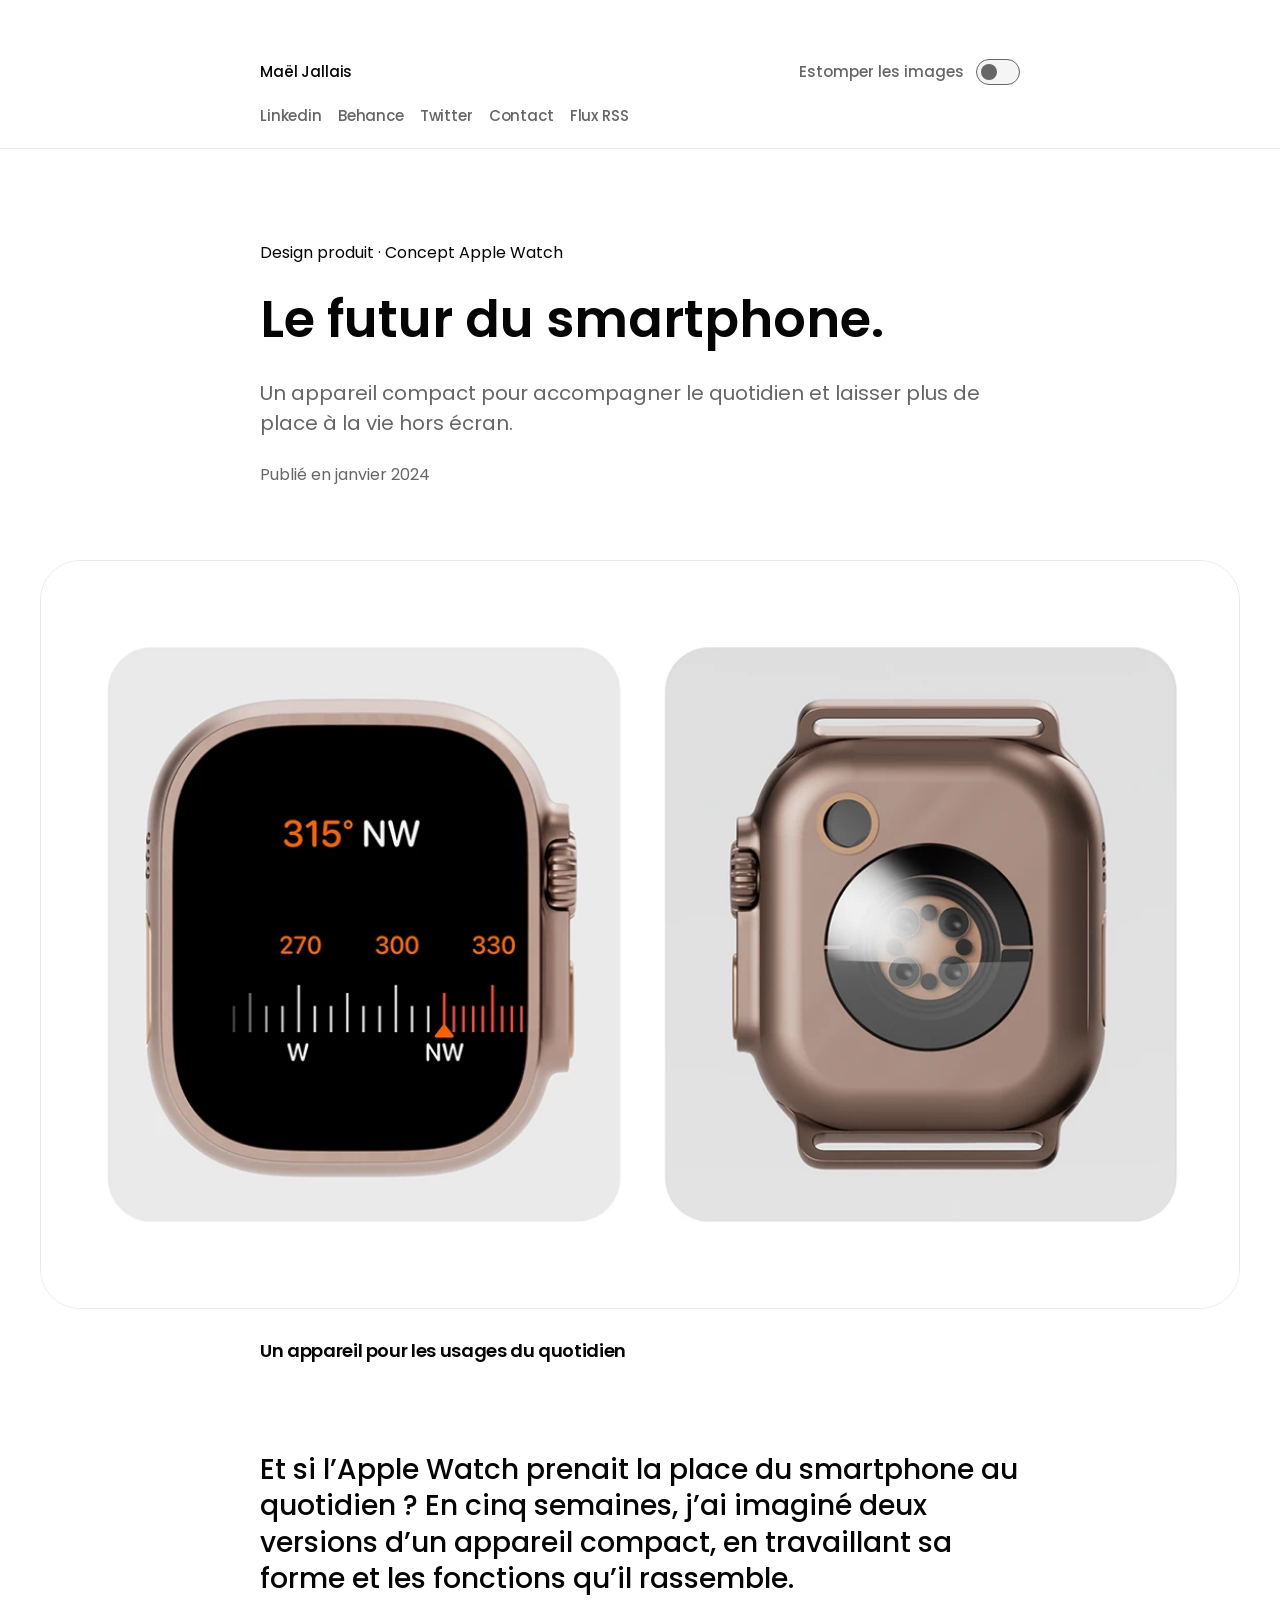
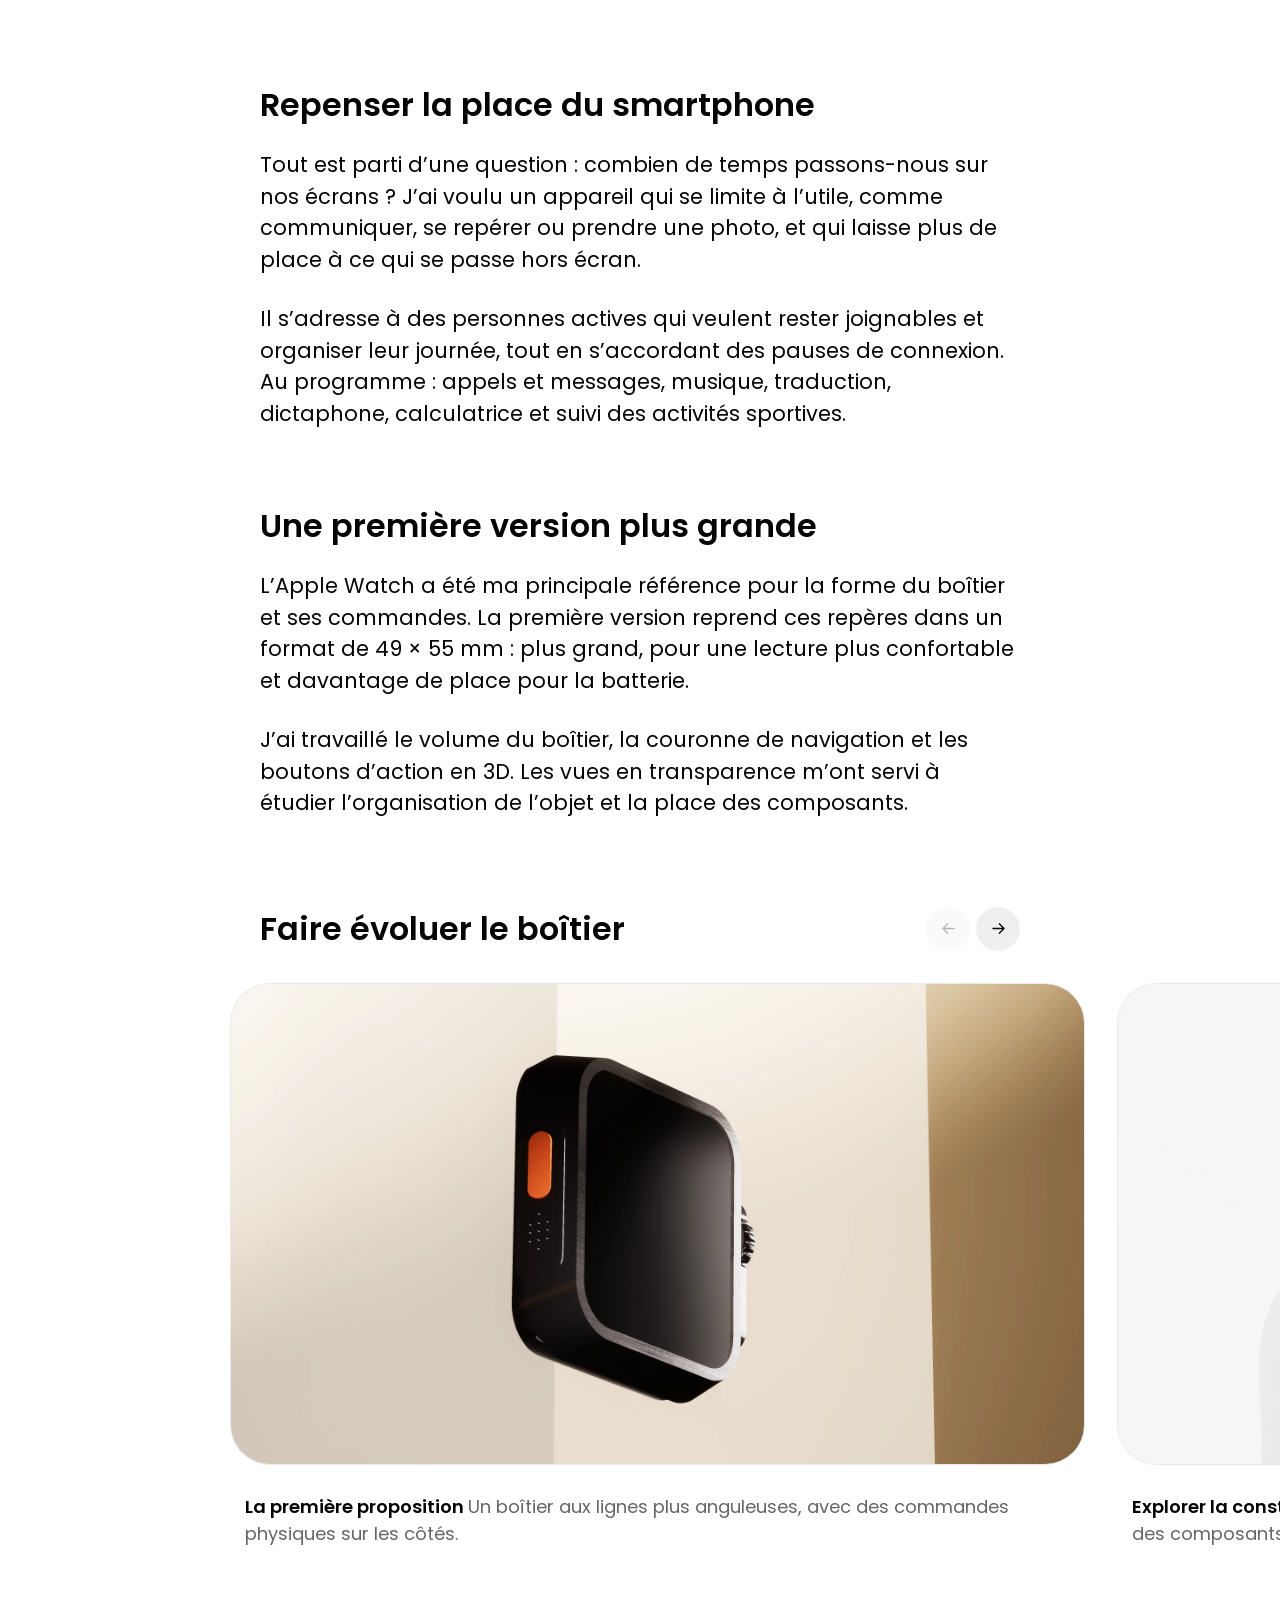
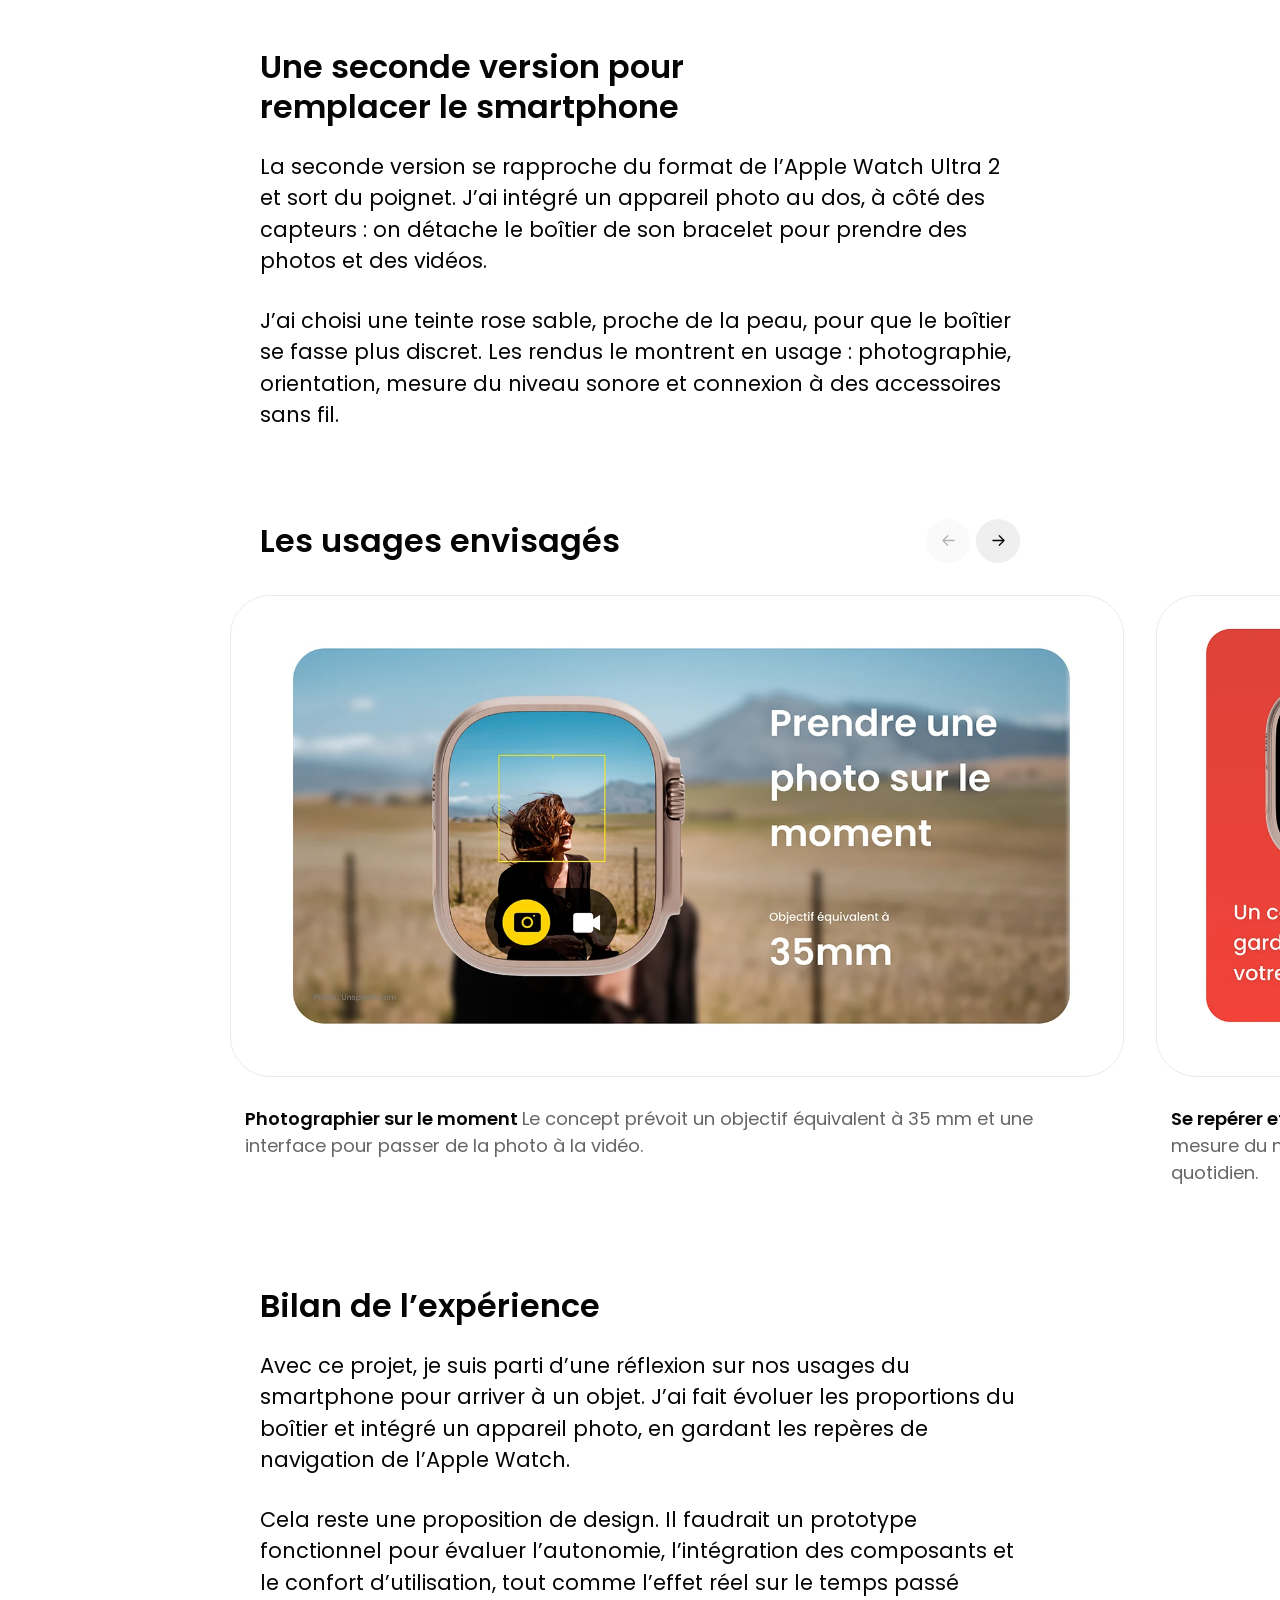
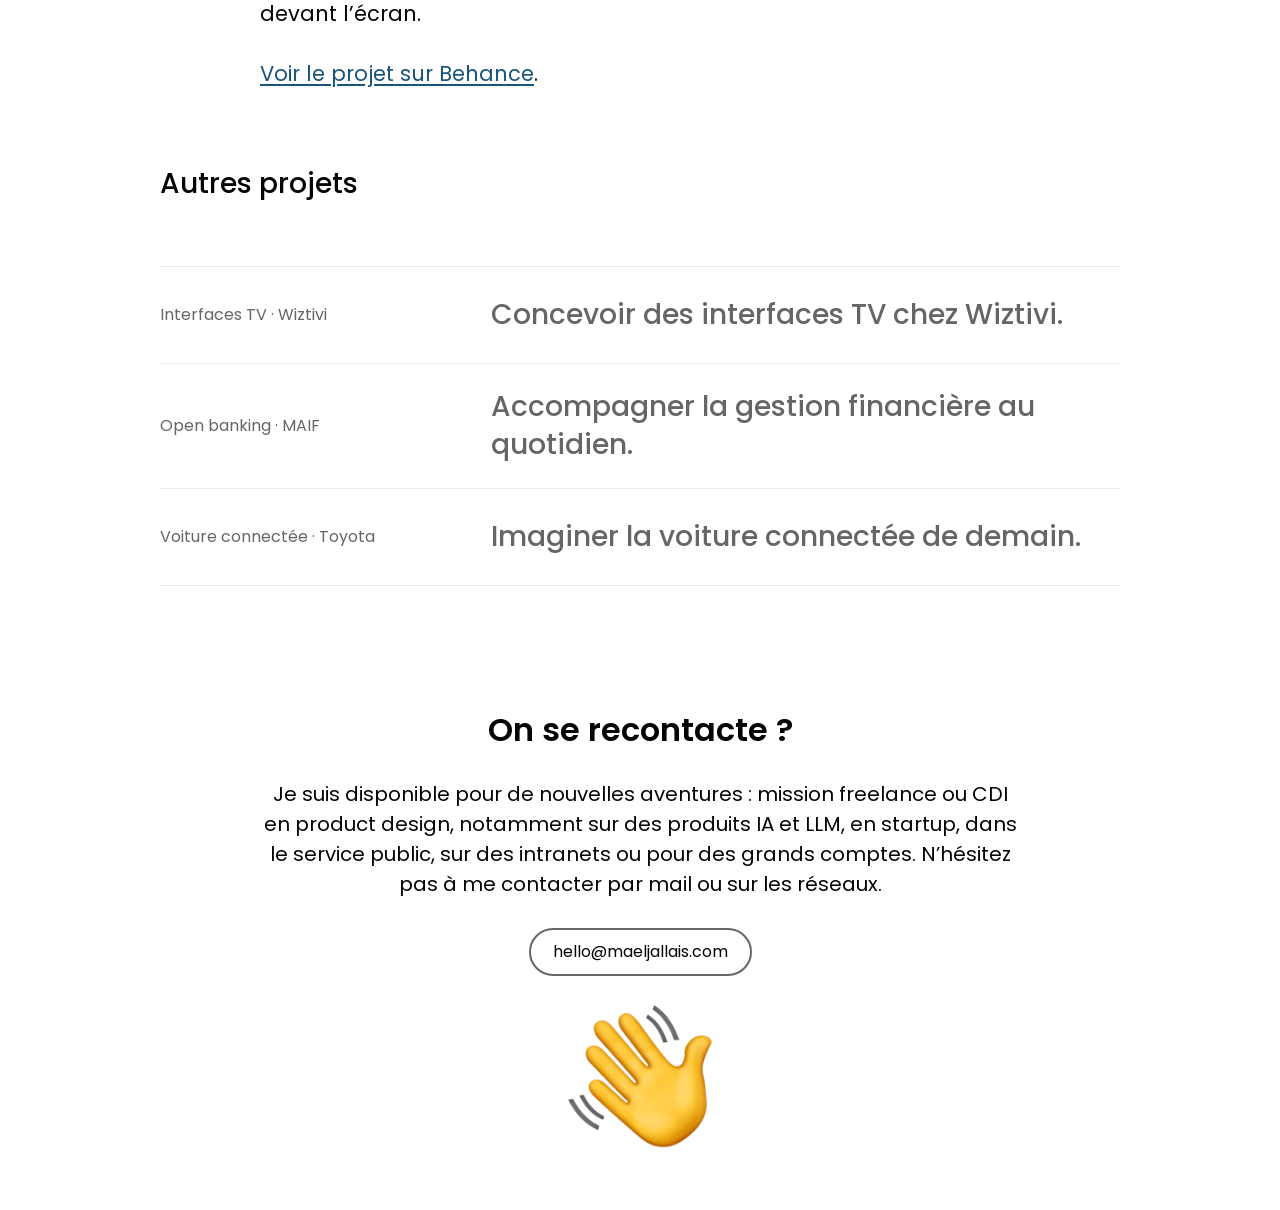
==== commit 23b6a5d2: "Améliorer le SEO et la rédaction des articles - Réécrire les dix articles dans un ton plus direct, s" ====
--- a/articles/apple-watch/index.html
+++ b/articles/apple-watch/index.html
@@ -6,7 +6,7 @@
   <meta name="viewport" content="width=device-width, initial-scale=1">
   <meta name="color-scheme" content="light dark">
   <title>Le futur du smartphone : concept produit | Maël Jallais</title>
-  <meta name="description" content="En cinq semaines, j’ai imaginé deux versions d’un appareil inspiré de l’Apple Watch pour remplacer le smartphone au quotidien : sa forme comme ses usages.">
+  <meta name="description" content="En cinq semaines, j’ai imaginé deux versions d’un appareil inspiré de l’Apple Watch pour remplacer le smartphone au quotidien, de la forme aux usages.">
   <meta name="author" content="Maël Jallais">
   <meta name="robots" content="index, follow, noimageindex, max-image-preview:none">
   <link rel="canonical" href="https://projets.maeljallais.com/articles/apple-watch/">
@@ -16,11 +16,11 @@
   <meta property="og:site_name" content="Maël Jallais">
   <meta property="og:url" content="https://projets.maeljallais.com/articles/apple-watch/">
   <meta property="og:title" content="Le futur du smartphone : concept produit | Maël Jallais">
-  <meta property="og:description" content="En cinq semaines, j’ai imaginé deux versions d’un appareil inspiré de l’Apple Watch pour remplacer le smartphone au quotidien : sa forme comme ses usages.">
+  <meta property="og:description" content="En cinq semaines, j’ai imaginé deux versions d’un appareil inspiré de l’Apple Watch pour remplacer le smartphone au quotidien, de la forme aux usages.">
 
   <meta name="twitter:card" content="summary">
   <meta name="twitter:title" content="Le futur du smartphone : concept produit | Maël Jallais">
-  <meta name="twitter:description" content="En cinq semaines, j’ai imaginé deux versions d’un appareil inspiré de l’Apple Watch pour remplacer le smartphone au quotidien : sa forme comme ses usages.">
+  <meta name="twitter:description" content="En cinq semaines, j’ai imaginé deux versions d’un appareil inspiré de l’Apple Watch pour remplacer le smartphone au quotidien, de la forme aux usages.">
   <script type="application/ld+json">{
   "@context": "https://schema.org",
   "@graph": [
@@ -30,6 +30,16 @@
       "name": "Maël Jallais",
       "url": "https://maeljallais.com",
       "jobTitle": "Product Designer",
+      "description": "Product designer UX/UI, disponible en freelance ou en CDI.",
+      "knowsAbout": [
+        "Product design",
+        "UX design",
+        "UI design",
+        "Design system",
+        "DSFR",
+        "Prototypage",
+        "Accessibilité numérique"
+      ],
       "sameAs": [
         "https://www.linkedin.com/in/maeljallais/"
       ]
@@ -39,7 +49,7 @@
       "@id": "https://projets.maeljallais.com/articles/apple-watch/#webpage",
       "url": "https://projets.maeljallais.com/articles/apple-watch/",
       "name": "Le futur du smartphone : concept produit | Maël Jallais",
-      "description": "En cinq semaines, j’ai imaginé deux versions d’un appareil inspiré de l’Apple Watch pour remplacer le smartphone au quotidien : sa forme comme ses usages.",
+      "description": "En cinq semaines, j’ai imaginé deux versions d’un appareil inspiré de l’Apple Watch pour remplacer le smartphone au quotidien, de la forme aux usages.",
       "inLanguage": "fr-FR",
       "author": {
         "@id": "https://maeljallais.com/#person"
@@ -53,7 +63,7 @@
       "@id": "https://projets.maeljallais.com/articles/apple-watch/#work",
       "headline": "Le futur du smartphone.",
       "name": "Le futur du smartphone.",
-      "description": "En cinq semaines, j’ai imaginé deux versions d’un appareil inspiré de l’Apple Watch pour remplacer le smartphone au quotidien : sa forme comme ses usages.",
+      "description": "En cinq semaines, j’ai imaginé deux versions d’un appareil inspiré de l’Apple Watch pour remplacer le smartphone au quotidien, de la forme aux usages.",
       "url": "https://projets.maeljallais.com/articles/apple-watch/",
       "inLanguage": "fr-FR",
       "author": {
@@ -108,9 +118,9 @@
         <div class="article-meta"><span class="project-date">Publié en janvier 2024</span></div>
       </header>
       <section id="reader-cover" class="project-static-showcase" aria-label="Aperçu du concept Apple Watch"><figure class="project-static-figure"><div class="project-showcase-media" style="--cover-height-ratio:0.6066666667"><img src="images/concept-face-dos.webp" alt="Seconde version du concept : écran de boussole en façade, appareil photo et capteurs au dos du boîtier rose sable" width="1200" height="728" srcset="images/concept-face-dos-480.webp 480w, images/concept-face-dos-960.webp 960w, images/concept-face-dos.webp 1200w" sizes="(max-width: 600px) calc(100vw - 42px), (max-width: 900px) calc(100vw - 66px), (max-width: 1520px) calc(100vw - 82px), 1438px" loading="eager" decoding="async"></div><h2>Un appareil pour les usages du quotidien</h2></figure></section>
-      <div class="article-body" id="article-body"><div class="article-introduction"><p class="article-lead">J’ai imaginé une évolution de l’Apple Watch qui pourrait prendre la place du smartphone dans le quotidien. Réalisé en cinq semaines, ce concept prospectif explore deux versions d’un appareil compact : sa forme, et les fonctions qu’il réunit.</p></div>
-<section class="article-section" aria-labelledby="apple-watch-section-1"><div class="article-section-heading"><h2 id="apple-watch-section-1">Repenser la place du smartphone</h2></div><div class="article-section-content"><p>Le point de départ, c’est le temps que nous passons devant nos écrans. J’ai voulu explorer un appareil centré sur l’aide au quotidien : communiquer, se repérer ou prendre une photo. L’idée était de laisser davantage de place aux activités et aux échanges hors écran.</p><p>Le concept vise des personnes actives qui veulent rester joignables et organiser leur journée, en s’accordant des pauses de connexion. Les usages envisagés : appels et messages, musique, traduction, dictaphone, calcul et accompagnement des activités sportives.</p></div></section>
-<section class="article-section" aria-labelledby="apple-watch-section-2"><div class="article-section-heading"><h2 id="apple-watch-section-2">Une première version plus grande</h2></div><div class="article-section-content"><p>L’Apple Watch a été ma principale référence pour la forme du boîtier et ses commandes. La première version reprend ces repères, dans un format de 49 × 55 mm. Ce plus grand format rend la lecture plus confortable et laisse davantage de place à la batterie.</p><p>J’ai travaillé le volume du boîtier, la couronne de navigation et les boutons d’action dans des rendus 3D. Les vues en transparence explorent l’organisation de l’objet et la place de ses composants.</p></div></section>
+      <div class="article-body" id="article-body"><div class="article-introduction"><p class="article-lead">Et si l’Apple Watch prenait la place du smartphone au quotidien ? En cinq semaines, j’ai imaginé deux versions d’un appareil compact, en travaillant sa forme et les fonctions qu’il rassemble.</p></div>
+<section class="article-section" aria-labelledby="apple-watch-section-1"><div class="article-section-heading"><h2 id="apple-watch-section-1">Repenser la place du smartphone</h2></div><div class="article-section-content"><p>Tout est parti d’une question : combien de temps passons-nous sur nos écrans ? J’ai voulu un appareil qui se limite à l’utile, comme communiquer, se repérer ou prendre une photo, et qui laisse plus de place à ce qui se passe hors écran.</p><p>Il s’adresse à des personnes actives qui veulent rester joignables et organiser leur journée, tout en s’accordant des pauses de connexion. Au programme : appels et messages, musique, traduction, dictaphone, calculatrice et suivi des activités sportives.</p></div></section>
+<section class="article-section" aria-labelledby="apple-watch-section-2"><div class="article-section-heading"><h2 id="apple-watch-section-2">Une première version plus grande</h2></div><div class="article-section-content"><p>L’Apple Watch a été ma principale référence pour la forme du boîtier et ses commandes. La première version reprend ces repères dans un format de 49 × 55 mm : plus grand, pour une lecture plus confortable et davantage de place pour la batterie.</p><p>J’ai travaillé le volume du boîtier, la couronne de navigation et les boutons d’action en 3D. Les vues en transparence m’ont servi à étudier l’organisation de l’objet et la place des composants.</p></div></section>
 <section class="article-carousel" data-article-carousel aria-labelledby="apple-watch-carousel-1-title">
         <div class="article-carousel-heading">
           <h2 id="apple-watch-carousel-1-title">Faire évoluer le boîtier</h2>
@@ -127,7 +137,7 @@
         </div>
         <span class="sr-only" role="status" aria-live="polite" aria-atomic="true"></span>
       </section>
-<section class="article-section" aria-labelledby="apple-watch-section-3"><div class="article-section-heading"><h2 id="apple-watch-section-3">Une seconde version pour remplacer le smartphone</h2></div><div class="article-section-content"><p>La seconde proposition se rapproche du format de l’Apple Watch Ultra 2 et explore des usages qui dépassent le poignet. J’ai intégré un appareil photo au dos, à côté des capteurs, pour imaginer photos et vidéos avec un objet qu’on peut détacher de son bracelet.</p><p>J’ai choisi une teinte rose sable, en référence à la peau, pour donner au boîtier une présence plus discrète. Les rendus relient cette forme aux usages envisagés : photographie, orientation, suivi de l’environnement sonore et connexion à des accessoires sans fil.</p></div></section>
+<section class="article-section" aria-labelledby="apple-watch-section-3"><div class="article-section-heading"><h2 id="apple-watch-section-3">Une seconde version pour remplacer le smartphone</h2></div><div class="article-section-content"><p>La seconde version se rapproche du format de l’Apple Watch Ultra 2 et sort du poignet. J’ai intégré un appareil photo au dos, à côté des capteurs : on détache le boîtier de son bracelet pour prendre des photos et des vidéos.</p><p>J’ai choisi une teinte rose sable, proche de la peau, pour que le boîtier se fasse plus discret. Les rendus le montrent en usage : photographie, orientation, mesure du niveau sonore et connexion à des accessoires sans fil.</p></div></section>
 <section class="article-carousel" data-article-carousel aria-labelledby="apple-watch-carousel-2-title">
         <div class="article-carousel-heading">
           <h2 id="apple-watch-carousel-2-title">Les usages envisagés</h2>
@@ -138,18 +148,20 @@
         </div>
         <div class="article-carousel-track" id="apple-watch-carousel-2-track" tabindex="0" role="group" aria-label="Visuels : Les usages envisagés. Défilement horizontal.">
           <figure class="article-carousel-slide"><div class="article-carousel-media"><img src="images/photographie.webp" alt="Mise en situation du concept en mode photo, avec cadrage d’une personne dans un paysage" width="1400" height="753" srcset="images/photographie-480.webp 480w, images/photographie-960.webp 960w, images/photographie.webp 1400w" sizes="(max-width: 600px) calc(100vw - 40px), (max-width: 900px) calc(100vw - 64px), (max-width: 1680px) calc(100vw - 96px), 1584px" loading="lazy" decoding="async"></div><figcaption><h3>Photographier sur le moment</h3><p>Le concept prévoit un objectif équivalent à 35 mm et une interface pour passer de la photo à la vidéo.</p></figcaption></figure>
-<figure class="article-carousel-slide"><div class="article-carousel-media"><img src="images/sante-navigation.webp" alt="Écrans de niveau sonore, de carte et de boussole dans le boîtier du concept" width="1200" height="837" srcset="images/sante-navigation-480.webp 480w, images/sante-navigation-960.webp 960w, images/sante-navigation.webp 1200w" sizes="(max-width: 600px) calc(100vw - 40px), (max-width: 900px) calc(100vw - 64px), (max-width: 1680px) calc(100vw - 96px), 1584px" loading="lazy" decoding="async"></div><figcaption><h3>Se repérer et suivre son environnement</h3><p>La carte, la boussole et la mesure du niveau sonore illustrent des fonctions qu’on peut utiliser au quotidien.</p></figcaption></figure>
-<figure class="article-carousel-slide"><div class="article-carousel-media"><img src="images/accessoires-sans-fil.webp" alt="Personne utilisant un écouteur sans fil pour illustrer les accessoires du concept" width="1400" height="849" srcset="images/accessoires-sans-fil-480.webp 480w, images/accessoires-sans-fil-960.webp 960w, images/accessoires-sans-fil.webp 1400w" sizes="(max-width: 600px) calc(100vw - 40px), (max-width: 900px) calc(100vw - 64px), (max-width: 1680px) calc(100vw - 96px), 1584px" loading="lazy" decoding="async"></div><figcaption><h3>Connecter ses accessoires</h3><p>La proposition prévoit des écouteurs et d’autres accessoires sans fil.</p></figcaption></figure>
-<figure class="article-carousel-slide"><div class="article-carousel-media"><img src="images/hors-du-poignet.webp" alt="Vue latérale du boîtier avec sa couronne et une attache de bracelet séparée" width="1400" height="849" srcset="images/hors-du-poignet-480.webp 480w, images/hors-du-poignet-960.webp 960w, images/hors-du-poignet.webp 1400w" sizes="(max-width: 600px) calc(100vw - 40px), (max-width: 900px) calc(100vw - 64px), (max-width: 1680px) calc(100vw - 96px), 1584px" loading="lazy" decoding="async"></div><figcaption><h3>Utiliser l’objet hors du poignet</h3><p>Détaché de son bracelet, le boîtier permet d’autres prises en main, notamment pour photographier.</p></figcaption></figure>
+<figure class="article-carousel-slide"><div class="article-carousel-media"><img src="images/sante-navigation.webp" alt="Écrans de niveau sonore, de carte et de boussole dans le boîtier du concept" width="1200" height="837" srcset="images/sante-navigation-480.webp 480w, images/sante-navigation-960.webp 960w, images/sante-navigation.webp 1200w" sizes="(max-width: 600px) calc(100vw - 40px), (max-width: 900px) calc(100vw - 64px), (max-width: 1680px) calc(100vw - 96px), 1584px" loading="lazy" decoding="async"></div><figcaption><h3>Se repérer et suivre son environnement</h3><p>La carte, la boussole et la mesure du niveau sonore illustrent des fonctions accessibles au quotidien.</p></figcaption></figure>
+<figure class="article-carousel-slide"><div class="article-carousel-media"><img src="images/accessoires-sans-fil.webp" alt="Personne utilisant un écouteur sans fil pour illustrer les accessoires du concept" width="1400" height="849" srcset="images/accessoires-sans-fil-480.webp 480w, images/accessoires-sans-fil-960.webp 960w, images/accessoires-sans-fil.webp 1400w" sizes="(max-width: 600px) calc(100vw - 40px), (max-width: 900px) calc(100vw - 64px), (max-width: 1680px) calc(100vw - 96px), 1584px" loading="lazy" decoding="async"></div><figcaption><h3>Connecter ses accessoires</h3><p>La proposition prévoit l’utilisation d’écouteurs et d’autres accessoires sans fil.</p></figcaption></figure>
+<figure class="article-carousel-slide"><div class="article-carousel-media"><img src="images/hors-du-poignet.webp" alt="Vue latérale du boîtier avec sa couronne et une attache de bracelet séparée" width="1400" height="849" srcset="images/hors-du-poignet-480.webp 480w, images/hors-du-poignet-960.webp 960w, images/hors-du-poignet.webp 1400w" sizes="(max-width: 600px) calc(100vw - 40px), (max-width: 900px) calc(100vw - 64px), (max-width: 1680px) calc(100vw - 96px), 1584px" loading="lazy" decoding="async"></div><figcaption><h3>Utiliser l’objet hors du poignet</h3><p>Le boîtier détaché de son bracelet ouvre la possibilité d’autres prises en main, notamment pour photographier.</p></figcaption></figure>
         </div>
         <span class="sr-only" role="status" aria-live="polite" aria-atomic="true"></span>
       </section>
-<section class="article-section" aria-labelledby="apple-watch-section-4"><div class="article-section-heading"><h2 id="apple-watch-section-4">Bilan de l’expérience</h2></div><div class="article-section-content"><p>Avec ce projet, j’ai relié une réflexion sur les usages du smartphone à la conception d’un objet. J’ai fait évoluer les proportions du boîtier et travaillé l’intégration d’un appareil photo, en gardant les repères de navigation de l’Apple Watch.</p><p>Les deux versions et leurs mises en situation décrivent une proposition de design. L’autonomie, la faisabilité de l’intégration et le confort d’utilisation restent à évaluer sur un prototype fonctionnel. Reste aussi à vérifier l’effet sur le temps passé à l’écran.</p><p><a href="https://www.behance.net/gallery/188178451/Le-futur-de-lApple-Watch" target="_blank" rel="noopener noreferrer">Voir le projet sur Behance</a>.</p></div></section></div>
+<section class="article-section" aria-labelledby="apple-watch-section-4"><div class="article-section-heading"><h2 id="apple-watch-section-4">Bilan de l’expérience</h2></div><div class="article-section-content"><p>Avec ce projet, je suis parti d’une réflexion sur nos usages du smartphone pour arriver à un objet. J’ai fait évoluer les proportions du boîtier et intégré un appareil photo, en gardant les repères de navigation de l’Apple Watch.</p><p>Cela reste une proposition de design. Il faudrait un prototype fonctionnel pour évaluer l’autonomie, l’intégration des composants et le confort d’utilisation, tout comme l’effet réel sur le temps passé devant l’écran.</p><p><a href="https://www.behance.net/gallery/188178451/Le-futur-de-lApple-Watch" target="_blank" rel="noopener noreferrer">Voir le projet sur Behance</a>.</p></div></section></div>
+
+      <nav class="related-stories" aria-labelledby="related-title"><h2 id="related-title">Autres projets</h2><ul><li><a class="related-story" href="../wiztivi/"><span class="related-story-meta">Interfaces TV · Wiztivi</span><h3>Concevoir des interfaces TV chez Wiztivi.</h3></a></li><li><a class="related-story" href="../maif/"><span class="related-story-meta">Open banking · MAIF</span><h3>Accompagner la gestion financière au quotidien.</h3></a></li><li><a class="related-story" href="../toyota/"><span class="related-story-meta">Voiture connectée · Toyota</span><h3>Imaginer la voiture connectée de demain.</h3></a></li></ul></nav>
     </article>
   </main>
   <footer class="portfolio-footer" aria-labelledby="contact-title">
     <h2 id="contact-title">On se recontacte ?</h2>
-    <p>Je suis disponible pour de nouvelles aventures. N'hésitez pas à me contacter par mail ou alors sur les réseaux.</p>
+    <p>Je suis disponible pour de nouvelles aventures : mission freelance ou CDI en product design, notamment sur des produits IA et LLM, en startup, dans le service public, sur des intranets ou pour des grands comptes. N’hésitez pas à me contacter par mail ou sur les réseaux.</p>
     <a class="portfolio-contact" href="mailto:hello@maeljallais.com">hello@maeljallais.com</a>
     <img src="../assets/images/contact-illustration.avif" alt="" width="145" height="145" loading="lazy" decoding="async">
   </footer>
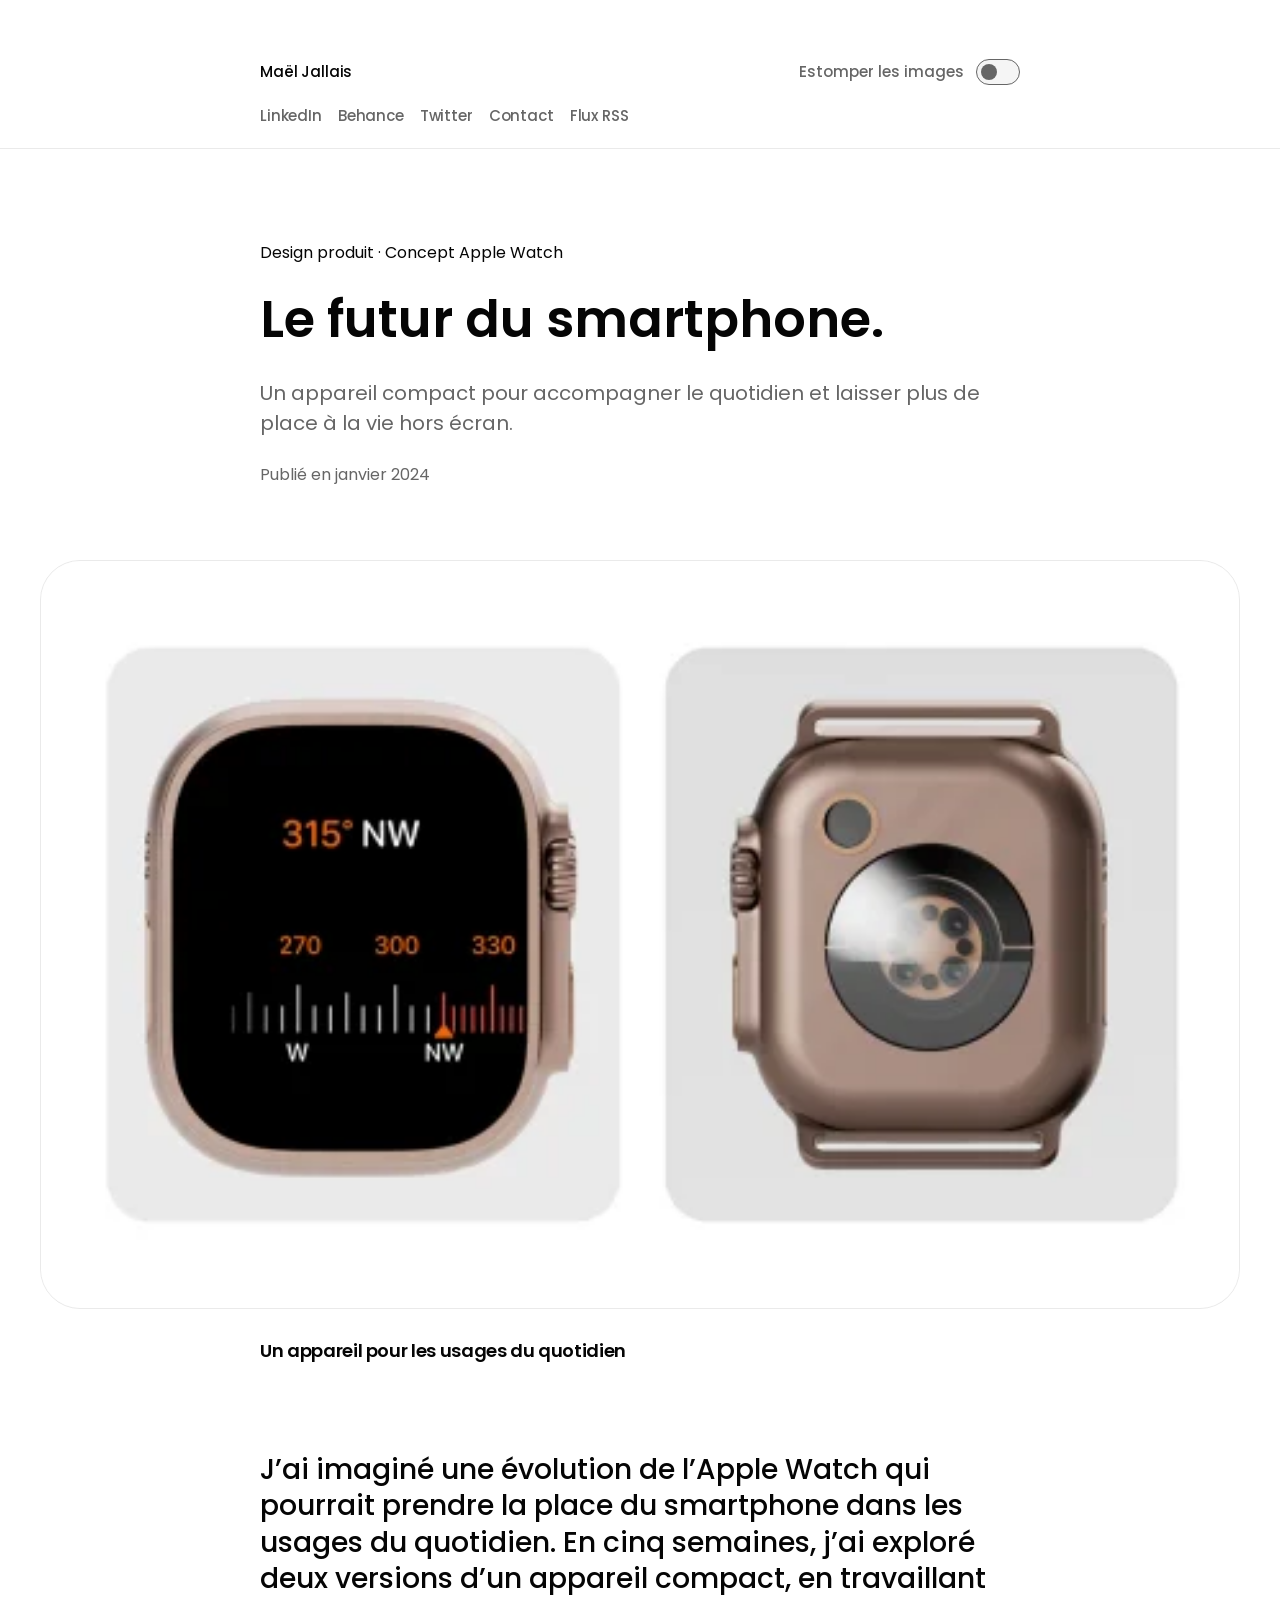
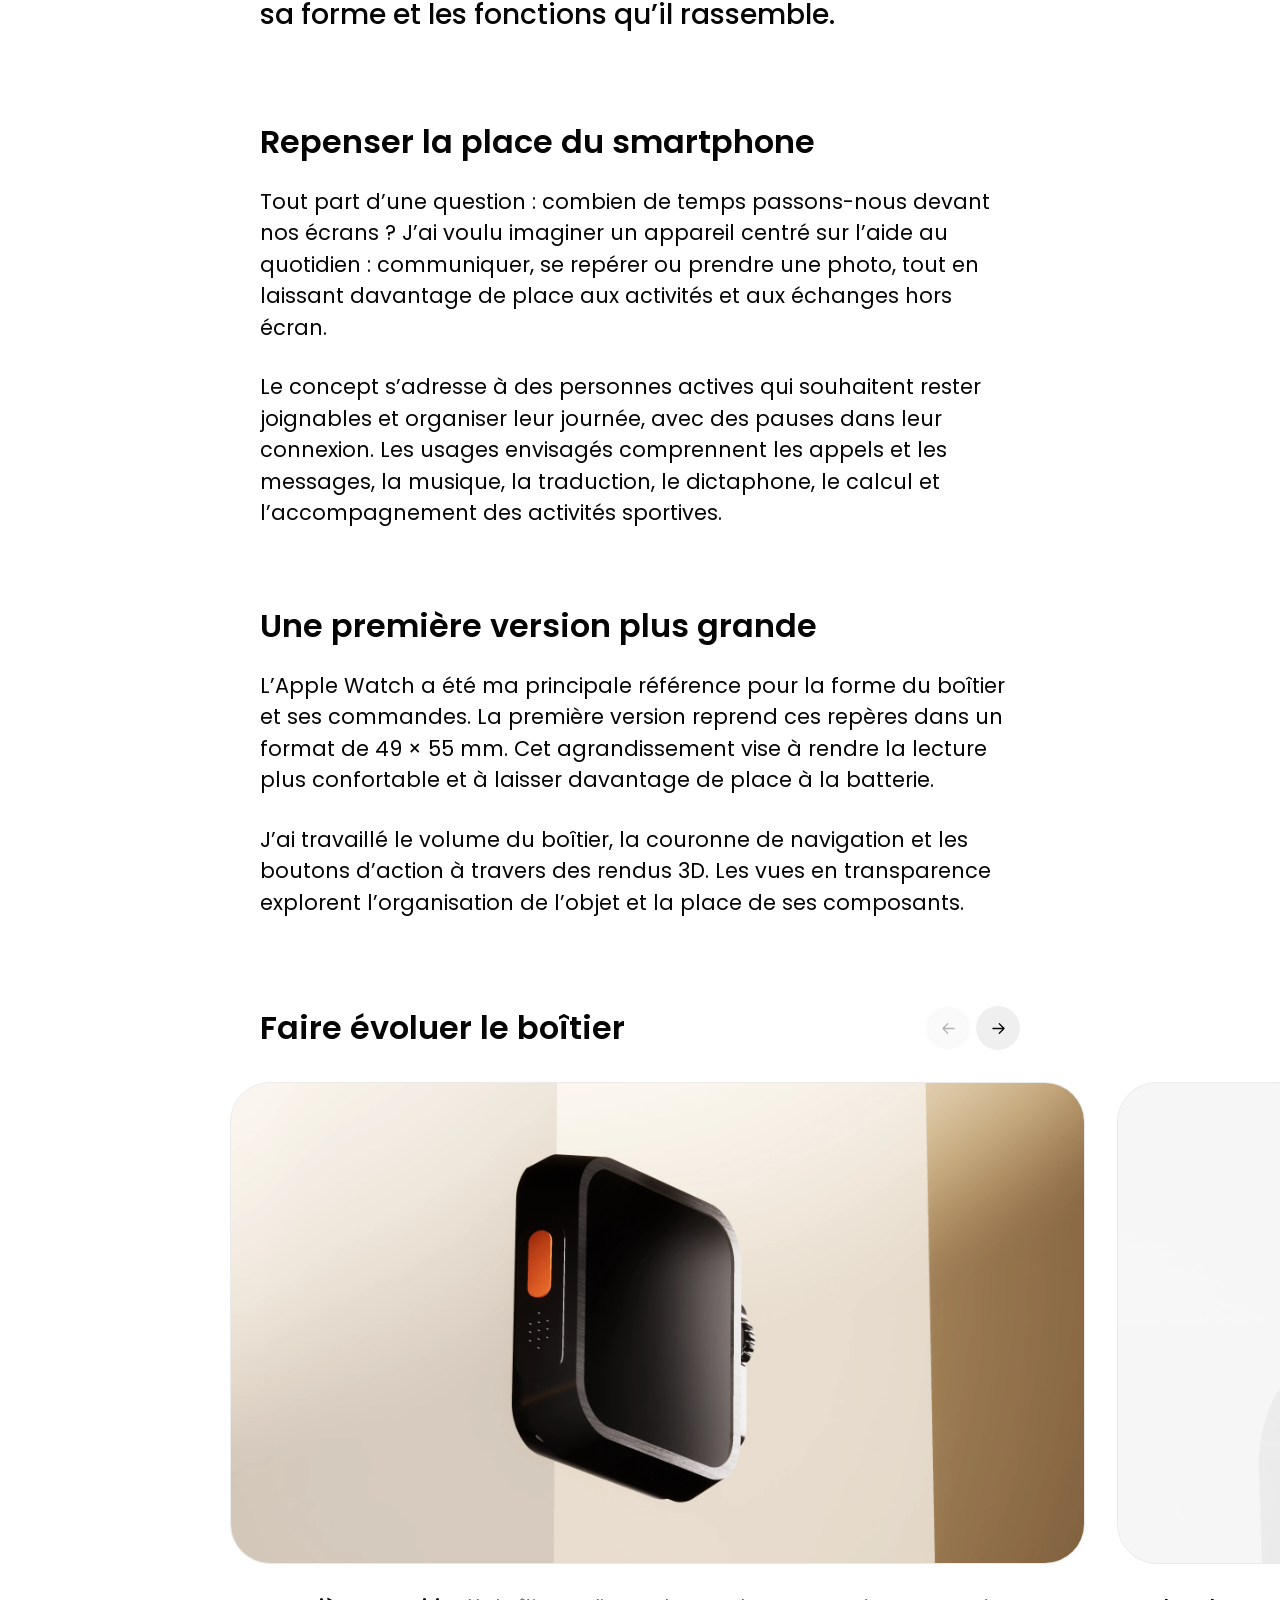
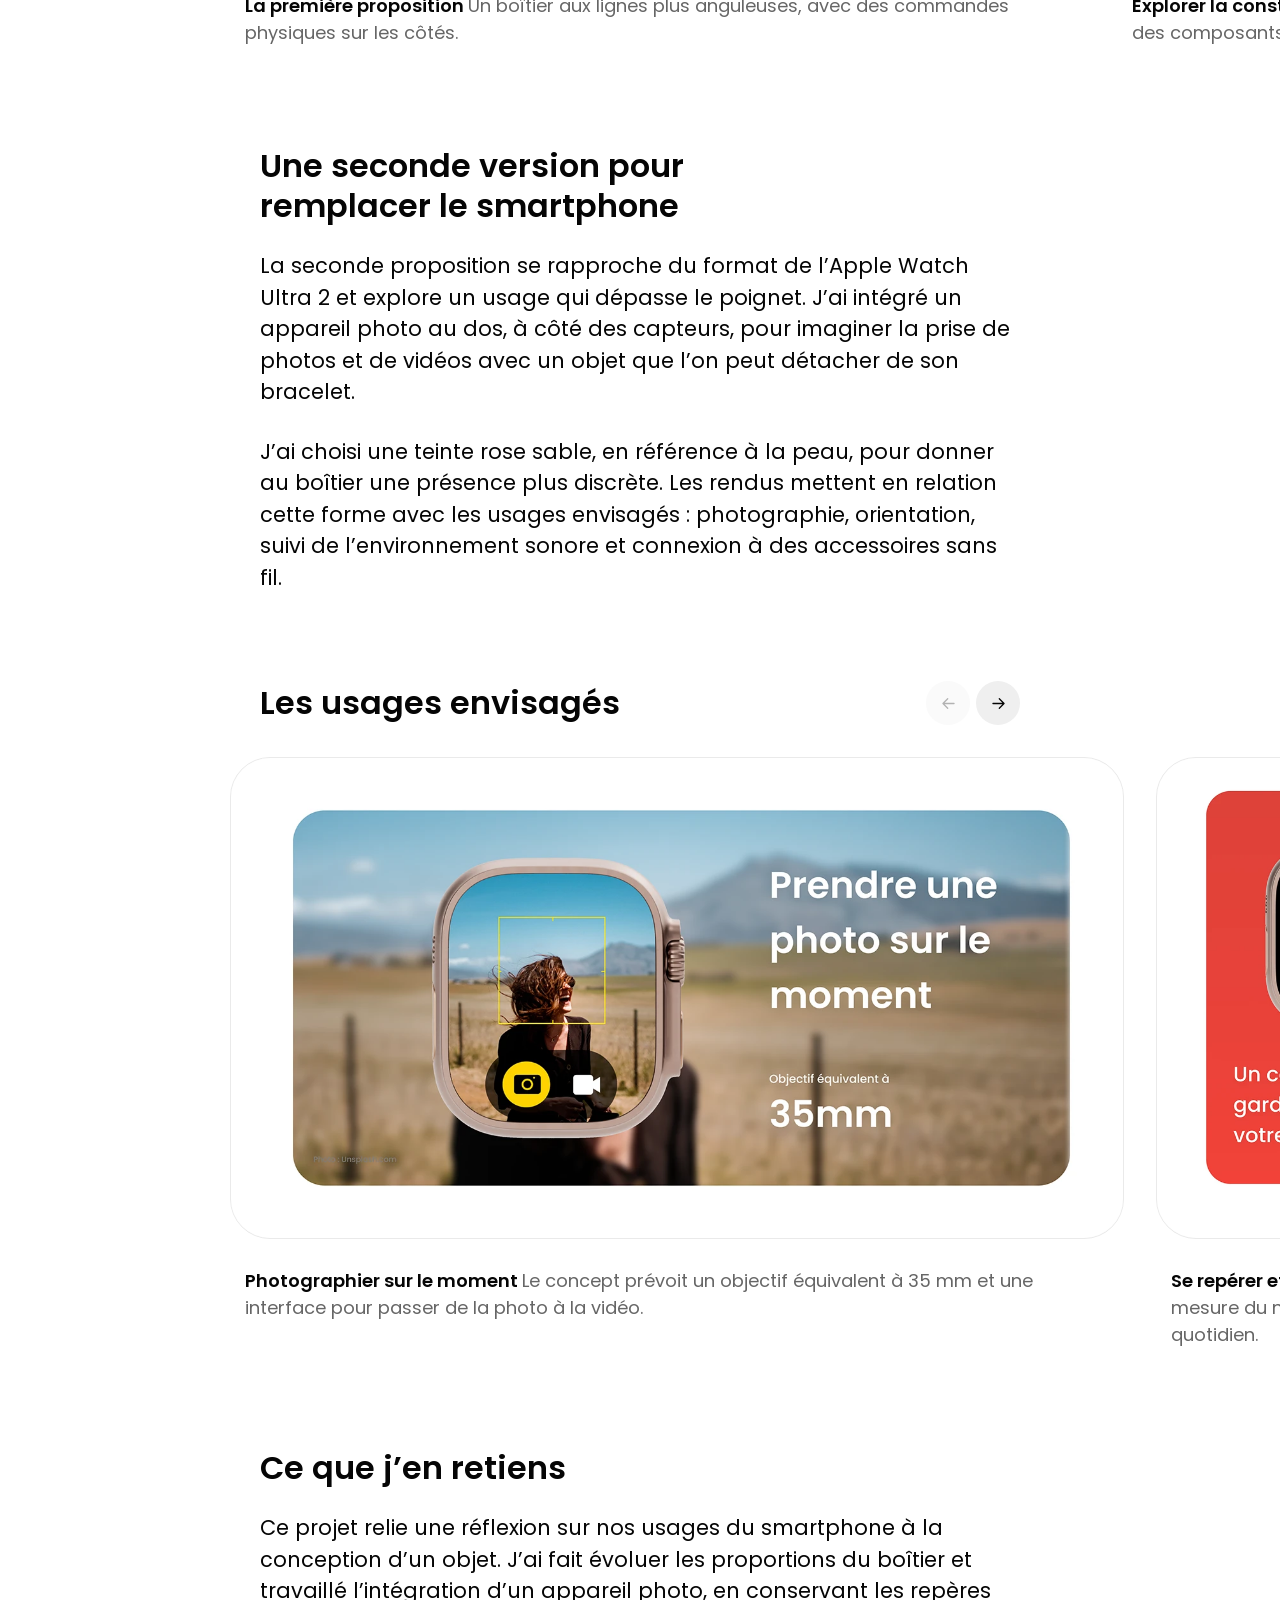
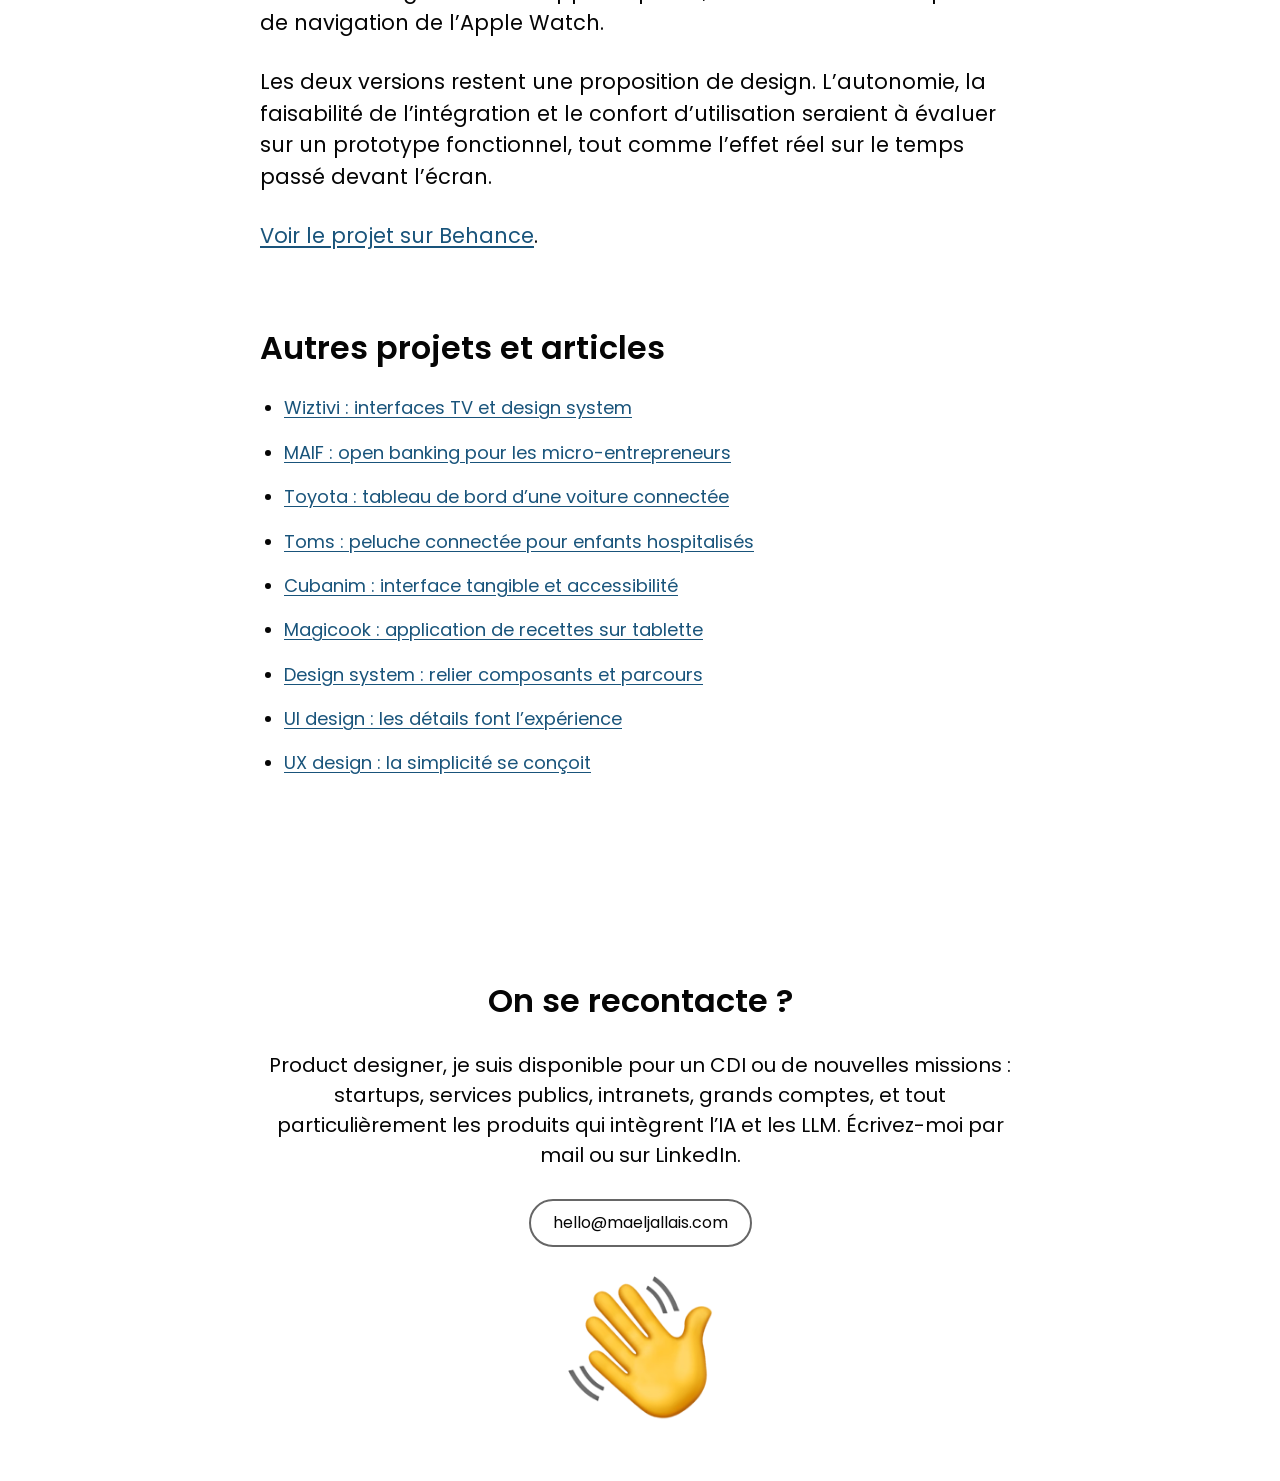
==== commit a1f74a00: "Corriger le SEO et retravailler la rédaction des articles - Maillage interne : section « Autres proj" ====
--- a/articles/apple-watch/index.html
+++ b/articles/apple-watch/index.html
@@ -30,18 +30,19 @@
       "name": "Maël Jallais",
       "url": "https://maeljallais.com",
       "jobTitle": "Product Designer",
-      "description": "Product designer UX/UI, disponible en freelance ou en CDI.",
+      "sameAs": [
+        "https://www.linkedin.com/in/ma%C3%ABljallais/",
+        "https://www.behance.net/MaelJallais",
+        "https://twitter.com/maeljallais"
+      ],
+      "email": "mailto:hello@maeljallais.com",
       "knowsAbout": [
         "Product design",
         "UX design",
         "UI design",
         "Design system",
-        "DSFR",
         "Prototypage",
         "Accessibilité numérique"
-      ],
-      "sameAs": [
-        "https://www.linkedin.com/in/maeljallais/"
       ]
     },
     {
@@ -56,7 +57,11 @@
       },
       "mainEntity": {
         "@id": "https://projets.maeljallais.com/articles/apple-watch/#work"
-      }
+      },
+      "breadcrumb": {
+        "@id": "https://projets.maeljallais.com/articles/apple-watch/#breadcrumb"
+      },
+      "dateModified": "2026-11-25"
     },
     {
       "@type": "CreativeWork",
@@ -75,6 +80,24 @@
       "mainEntityOfPage": {
         "@id": "https://projets.maeljallais.com/articles/apple-watch/#webpage"
       }
+    },
+    {
+      "@type": "BreadcrumbList",
+      "@id": "https://projets.maeljallais.com/articles/apple-watch/#breadcrumb",
+      "itemListElement": [
+        {
+          "@type": "ListItem",
+          "position": 1,
+          "name": "Portfolio de Maël Jallais",
+          "item": "https://maeljallais.com/"
+        },
+        {
+          "@type": "ListItem",
+          "position": 2,
+          "name": "Le futur du smartphone : concept produit",
+          "item": "https://projets.maeljallais.com/articles/apple-watch/"
+        }
+      ]
     }
   ]
 }</script>
@@ -100,7 +123,7 @@
     <div class="portfolio-topbar">
       <a class="portfolio-name" href="https://maeljallais.com/" aria-label="Maël Jallais, retour au portfolio">Maël Jallais</a>
       <nav class="portfolio-links" aria-label="Réseaux et contact">
-        <a href="https://www.linkedin.com/in/ma%C3%ABljallais/" target="_blank" rel="noopener noreferrer">Linkedin</a>
+        <a href="https://www.linkedin.com/in/ma%C3%ABljallais/" target="_blank" rel="noopener noreferrer">LinkedIn</a>
         <a href="https://www.behance.net/MaelJallais" target="_blank" rel="noopener noreferrer">Behance</a>
         <a href="https://twitter.com/maeljallais" target="_blank" rel="noopener noreferrer">Twitter</a>
         <a href="mailto:hello@maeljallais.com">Contact</a>
@@ -118,9 +141,9 @@
         <div class="article-meta"><span class="project-date">Publié en janvier 2024</span></div>
       </header>
       <section id="reader-cover" class="project-static-showcase" aria-label="Aperçu du concept Apple Watch"><figure class="project-static-figure"><div class="project-showcase-media" style="--cover-height-ratio:0.6066666667"><img src="images/concept-face-dos.webp" alt="Seconde version du concept : écran de boussole en façade, appareil photo et capteurs au dos du boîtier rose sable" width="1200" height="728" srcset="images/concept-face-dos-480.webp 480w, images/concept-face-dos-960.webp 960w, images/concept-face-dos.webp 1200w" sizes="(max-width: 600px) calc(100vw - 42px), (max-width: 900px) calc(100vw - 66px), (max-width: 1520px) calc(100vw - 82px), 1438px" loading="eager" decoding="async"></div><h2>Un appareil pour les usages du quotidien</h2></figure></section>
-      <div class="article-body" id="article-body"><div class="article-introduction"><p class="article-lead">Et si l’Apple Watch prenait la place du smartphone au quotidien ? En cinq semaines, j’ai imaginé deux versions d’un appareil compact, en travaillant sa forme et les fonctions qu’il rassemble.</p></div>
-<section class="article-section" aria-labelledby="apple-watch-section-1"><div class="article-section-heading"><h2 id="apple-watch-section-1">Repenser la place du smartphone</h2></div><div class="article-section-content"><p>Tout est parti d’une question : combien de temps passons-nous sur nos écrans ? J’ai voulu un appareil qui se limite à l’utile, comme communiquer, se repérer ou prendre une photo, et qui laisse plus de place à ce qui se passe hors écran.</p><p>Il s’adresse à des personnes actives qui veulent rester joignables et organiser leur journée, tout en s’accordant des pauses de connexion. Au programme : appels et messages, musique, traduction, dictaphone, calculatrice et suivi des activités sportives.</p></div></section>
-<section class="article-section" aria-labelledby="apple-watch-section-2"><div class="article-section-heading"><h2 id="apple-watch-section-2">Une première version plus grande</h2></div><div class="article-section-content"><p>L’Apple Watch a été ma principale référence pour la forme du boîtier et ses commandes. La première version reprend ces repères dans un format de 49 × 55 mm : plus grand, pour une lecture plus confortable et davantage de place pour la batterie.</p><p>J’ai travaillé le volume du boîtier, la couronne de navigation et les boutons d’action en 3D. Les vues en transparence m’ont servi à étudier l’organisation de l’objet et la place des composants.</p></div></section>
+      <div class="article-body" id="article-body"><div class="article-introduction"><p class="article-lead">J’ai imaginé une évolution de l’Apple Watch qui pourrait prendre la place du smartphone dans les usages du quotidien. En cinq semaines, j’ai exploré deux versions d’un appareil compact, en travaillant sa forme et les fonctions qu’il rassemble.</p></div>
+<section class="article-section" aria-labelledby="apple-watch-section-1"><div class="article-section-heading"><h2 id="apple-watch-section-1">Repenser la place du smartphone</h2></div><div class="article-section-content"><p>Tout part d’une question : combien de temps passons-nous devant nos écrans ? J’ai voulu imaginer un appareil centré sur l’aide au quotidien : communiquer, se repérer ou prendre une photo, tout en laissant davantage de place aux activités et aux échanges hors écran.</p><p>Le concept s’adresse à des personnes actives qui souhaitent rester joignables et organiser leur journée, avec des pauses dans leur connexion. Les usages envisagés comprennent les appels et les messages, la musique, la traduction, le dictaphone, le calcul et l’accompagnement des activités sportives.</p></div></section>
+<section class="article-section" aria-labelledby="apple-watch-section-2"><div class="article-section-heading"><h2 id="apple-watch-section-2">Une première version plus grande</h2></div><div class="article-section-content"><p>L’Apple Watch a été ma principale référence pour la forme du boîtier et ses commandes. La première version reprend ces repères dans un format de 49 × 55 mm. Cet agrandissement vise à rendre la lecture plus confortable et à laisser davantage de place à la batterie.</p><p>J’ai travaillé le volume du boîtier, la couronne de navigation et les boutons d’action à travers des rendus 3D. Les vues en transparence explorent l’organisation de l’objet et la place de ses composants.</p></div></section>
 <section class="article-carousel" data-article-carousel aria-labelledby="apple-watch-carousel-1-title">
         <div class="article-carousel-heading">
           <h2 id="apple-watch-carousel-1-title">Faire évoluer le boîtier</h2>
@@ -137,7 +160,7 @@
         </div>
         <span class="sr-only" role="status" aria-live="polite" aria-atomic="true"></span>
       </section>
-<section class="article-section" aria-labelledby="apple-watch-section-3"><div class="article-section-heading"><h2 id="apple-watch-section-3">Une seconde version pour remplacer le smartphone</h2></div><div class="article-section-content"><p>La seconde version se rapproche du format de l’Apple Watch Ultra 2 et sort du poignet. J’ai intégré un appareil photo au dos, à côté des capteurs : on détache le boîtier de son bracelet pour prendre des photos et des vidéos.</p><p>J’ai choisi une teinte rose sable, proche de la peau, pour que le boîtier se fasse plus discret. Les rendus le montrent en usage : photographie, orientation, mesure du niveau sonore et connexion à des accessoires sans fil.</p></div></section>
+<section class="article-section" aria-labelledby="apple-watch-section-3"><div class="article-section-heading"><h2 id="apple-watch-section-3">Une seconde version pour remplacer le smartphone</h2></div><div class="article-section-content"><p>La seconde proposition se rapproche du format de l’Apple Watch Ultra 2 et explore un usage qui dépasse le poignet. J’ai intégré un appareil photo au dos, à côté des capteurs, pour imaginer la prise de photos et de vidéos avec un objet que l’on peut détacher de son bracelet.</p><p>J’ai choisi une teinte rose sable, en référence à la peau, pour donner au boîtier une présence plus discrète. Les rendus mettent en relation cette forme avec les usages envisagés : photographie, orientation, suivi de l’environnement sonore et connexion à des accessoires sans fil.</p></div></section>
 <section class="article-carousel" data-article-carousel aria-labelledby="apple-watch-carousel-2-title">
         <div class="article-carousel-heading">
           <h2 id="apple-watch-carousel-2-title">Les usages envisagés</h2>
@@ -154,14 +177,13 @@
         </div>
         <span class="sr-only" role="status" aria-live="polite" aria-atomic="true"></span>
       </section>
-<section class="article-section" aria-labelledby="apple-watch-section-4"><div class="article-section-heading"><h2 id="apple-watch-section-4">Bilan de l’expérience</h2></div><div class="article-section-content"><p>Avec ce projet, je suis parti d’une réflexion sur nos usages du smartphone pour arriver à un objet. J’ai fait évoluer les proportions du boîtier et intégré un appareil photo, en gardant les repères de navigation de l’Apple Watch.</p><p>Cela reste une proposition de design. Il faudrait un prototype fonctionnel pour évaluer l’autonomie, l’intégration des composants et le confort d’utilisation, tout comme l’effet réel sur le temps passé devant l’écran.</p><p><a href="https://www.behance.net/gallery/188178451/Le-futur-de-lApple-Watch" target="_blank" rel="noopener noreferrer">Voir le projet sur Behance</a>.</p></div></section></div>
-
-      <nav class="related-stories" aria-labelledby="related-title"><h2 id="related-title">Autres projets</h2><ul><li><a class="related-story" href="../wiztivi/"><span class="related-story-meta">Interfaces TV · Wiztivi</span><h3>Concevoir des interfaces TV chez Wiztivi.</h3></a></li><li><a class="related-story" href="../maif/"><span class="related-story-meta">Open banking · MAIF</span><h3>Accompagner la gestion financière au quotidien.</h3></a></li><li><a class="related-story" href="../toyota/"><span class="related-story-meta">Voiture connectée · Toyota</span><h3>Imaginer la voiture connectée de demain.</h3></a></li></ul></nav>
+<section class="article-section" aria-labelledby="apple-watch-section-4"><div class="article-section-heading"><h2 id="apple-watch-section-4">Ce que j’en retiens</h2></div><div class="article-section-content"><p>Ce projet relie une réflexion sur nos usages du smartphone à la conception d’un objet. J’ai fait évoluer les proportions du boîtier et travaillé l’intégration d’un appareil photo, en conservant les repères de navigation de l’Apple Watch.</p><p>Les deux versions restent une proposition de design. L’autonomie, la faisabilité de l’intégration et le confort d’utilisation seraient à évaluer sur un prototype fonctionnel, tout comme l’effet réel sur le temps passé devant l’écran.</p><p><a href="https://www.behance.net/gallery/188178451/Le-futur-de-lApple-Watch" target="_blank" rel="noopener noreferrer">Voir le projet sur Behance</a>.</p></div></section>
+<section class="article-section" aria-labelledby="apple-watch-related"><div class="article-section-heading"><h2 id="apple-watch-related">Autres projets et articles</h2></div><div class="article-section-content"><ul><li><a href="../wiztivi/">Wiztivi : interfaces TV et design system</a></li><li><a href="../maif/">MAIF : open banking pour les micro-entrepreneurs</a></li><li><a href="../toyota/">Toyota : tableau de bord d’une voiture connectée</a></li><li><a href="../toms/">Toms : peluche connectée pour enfants hospitalisés</a></li><li><a href="../cubanim/">Cubanim : interface tangible et accessibilité</a></li><li><a href="../magicook/">Magicook : application de recettes sur tablette</a></li><li><a href="../wiztivi/design-systems/">Design system : relier composants et parcours</a></li><li><a href="../wiztivi/details/">UI design : les détails font l’expérience</a></li><li><a href="../wiztivi/simplicite/">UX design : la simplicité se conçoit</a></li></ul></div></section></div>
     </article>
   </main>
   <footer class="portfolio-footer" aria-labelledby="contact-title">
     <h2 id="contact-title">On se recontacte ?</h2>
-    <p>Je suis disponible pour de nouvelles aventures : mission freelance ou CDI en product design, notamment sur des produits IA et LLM, en startup, dans le service public, sur des intranets ou pour des grands comptes. N’hésitez pas à me contacter par mail ou sur les réseaux.</p>
+    <p>Product designer, je suis disponible pour un CDI ou de nouvelles missions : startups, services publics, intranets, grands comptes, et tout particulièrement les produits qui intègrent l’IA et les LLM. Écrivez-moi par mail ou sur LinkedIn.</p>
     <a class="portfolio-contact" href="mailto:hello@maeljallais.com">hello@maeljallais.com</a>
     <img src="../assets/images/contact-illustration.avif" alt="" width="145" height="145" loading="lazy" decoding="async">
   </footer>
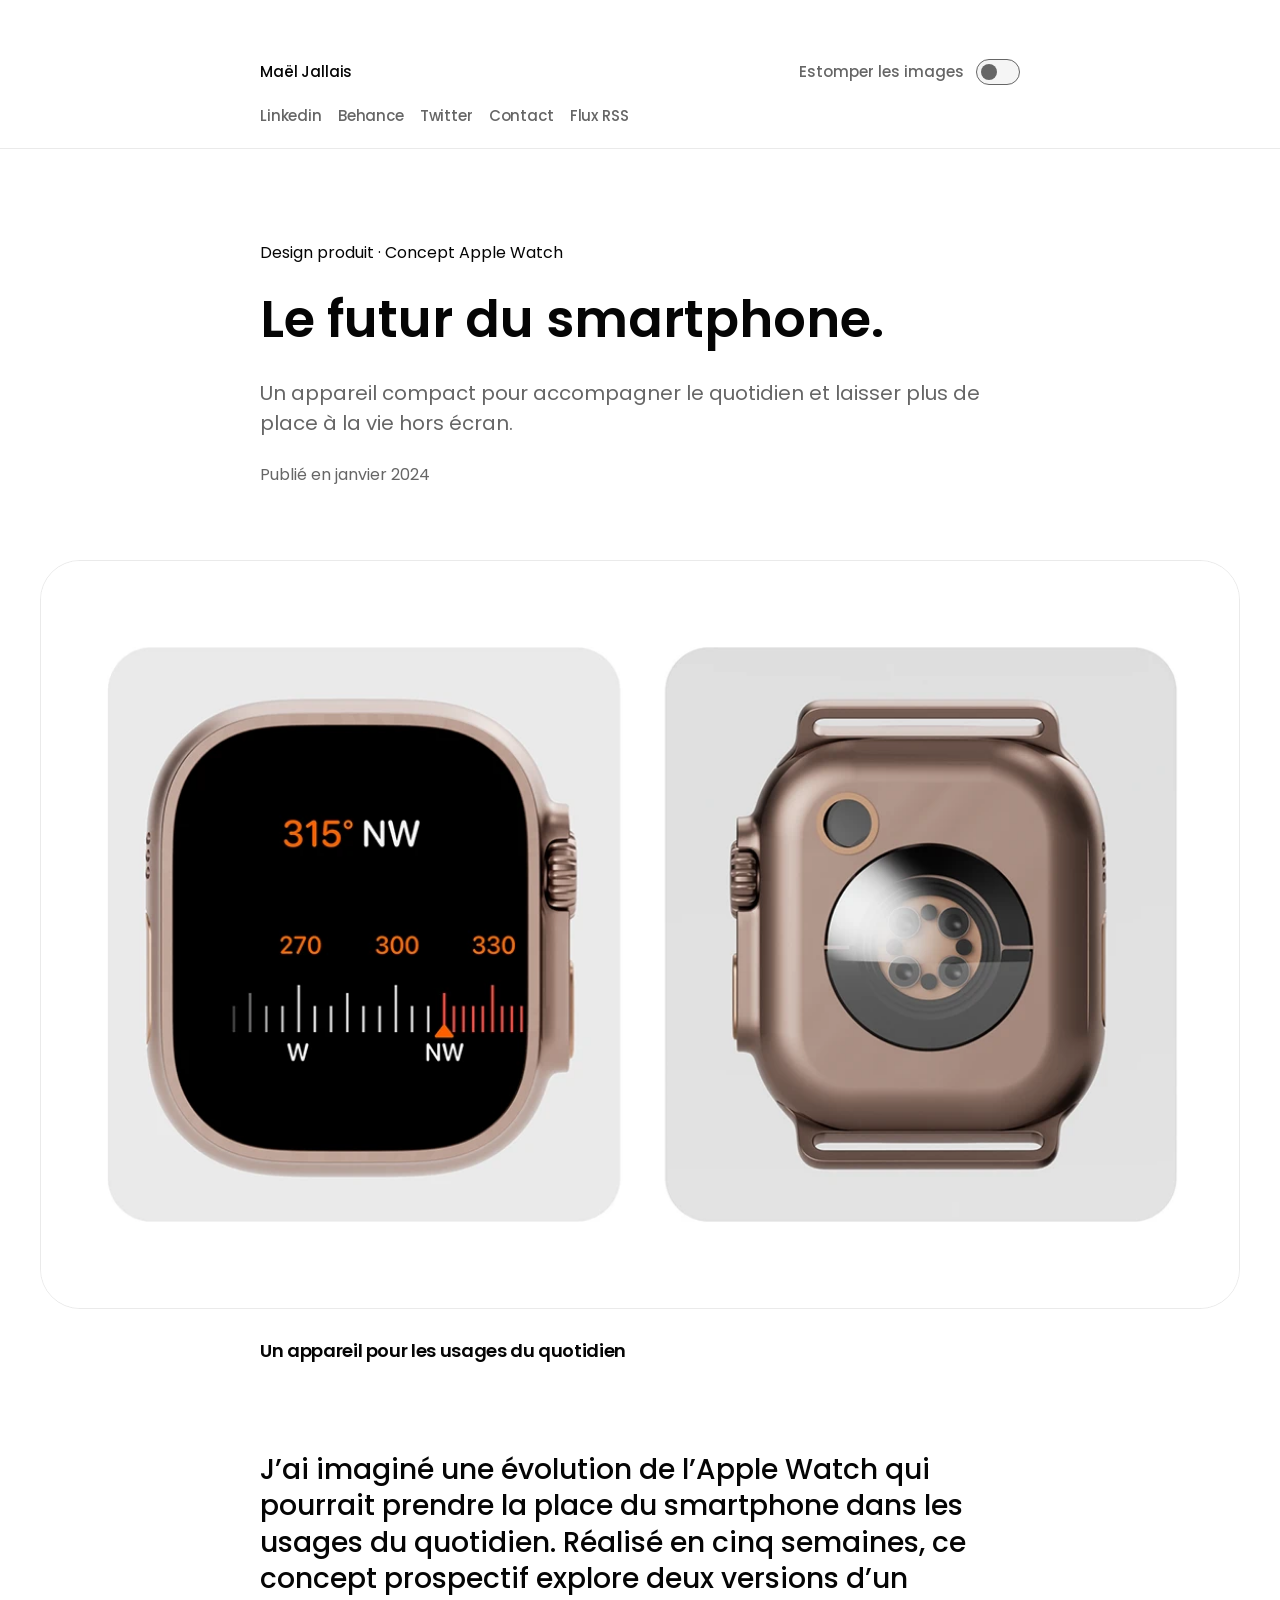
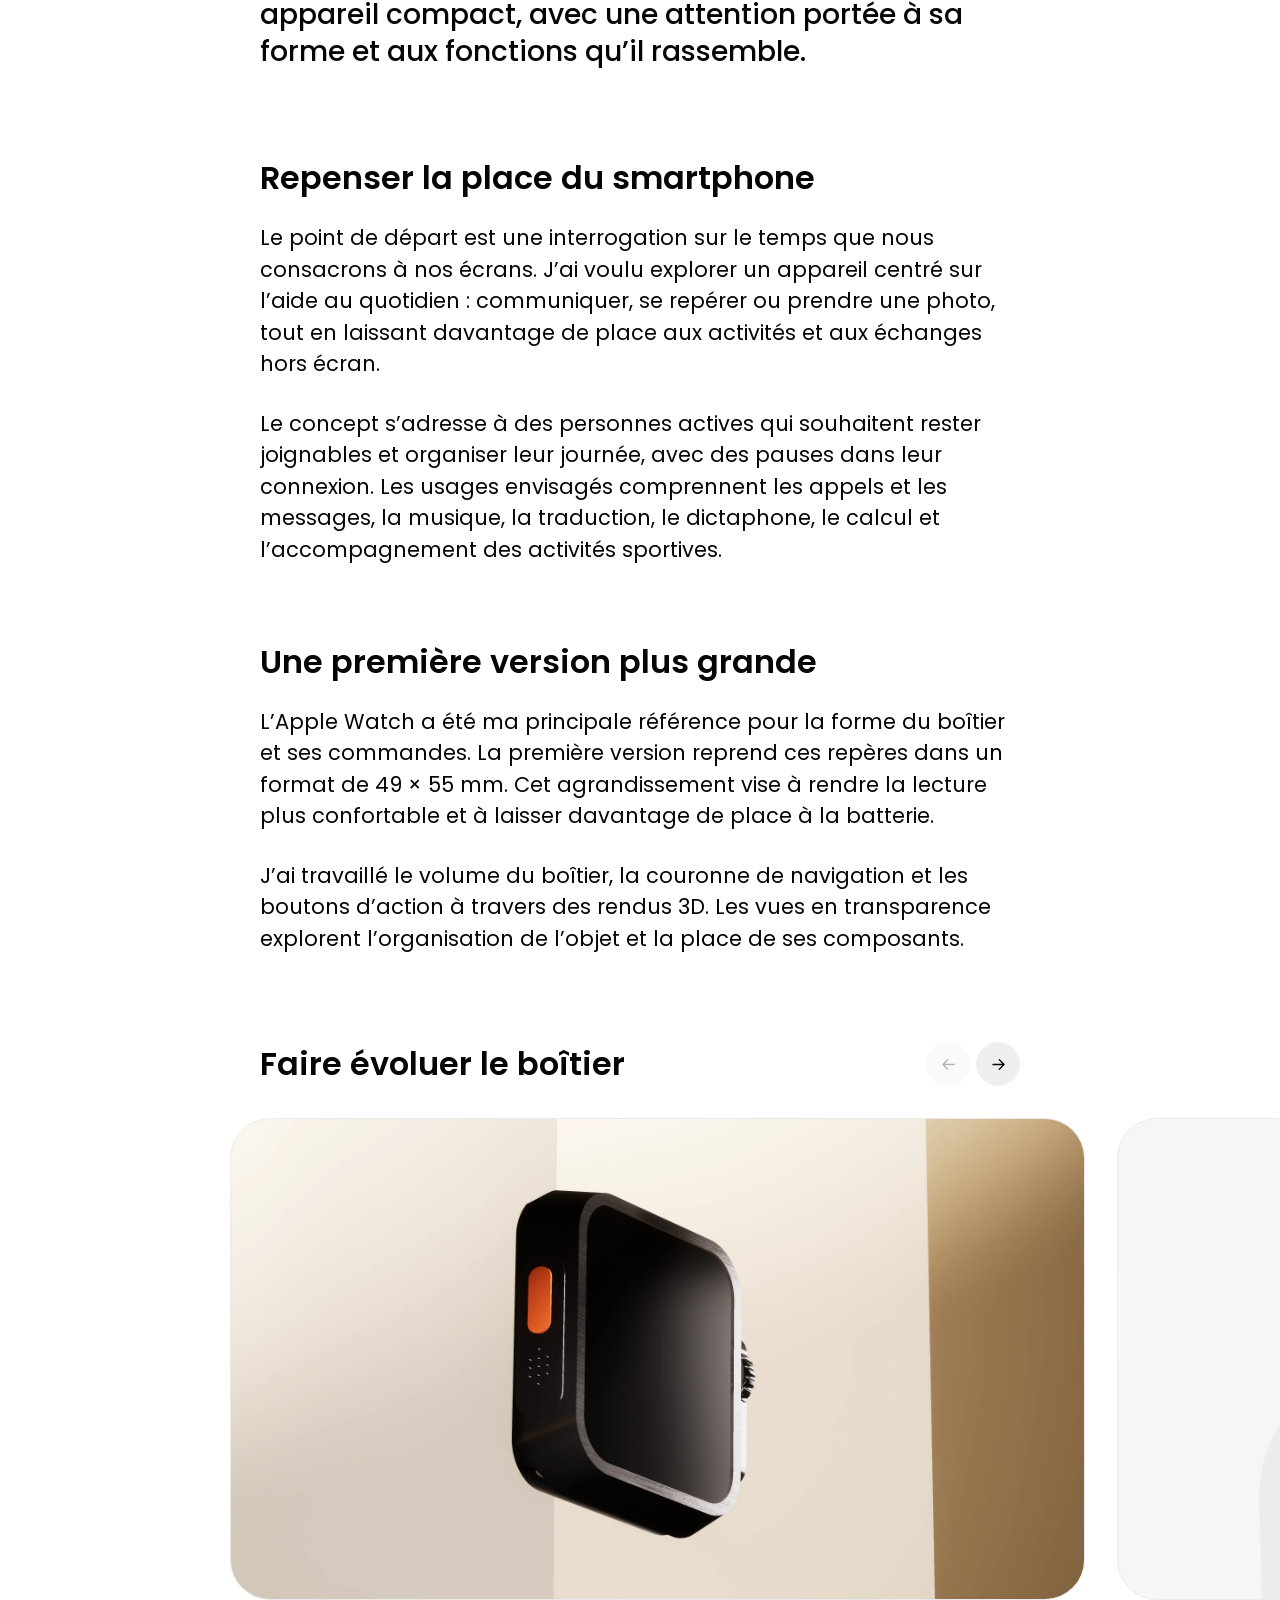
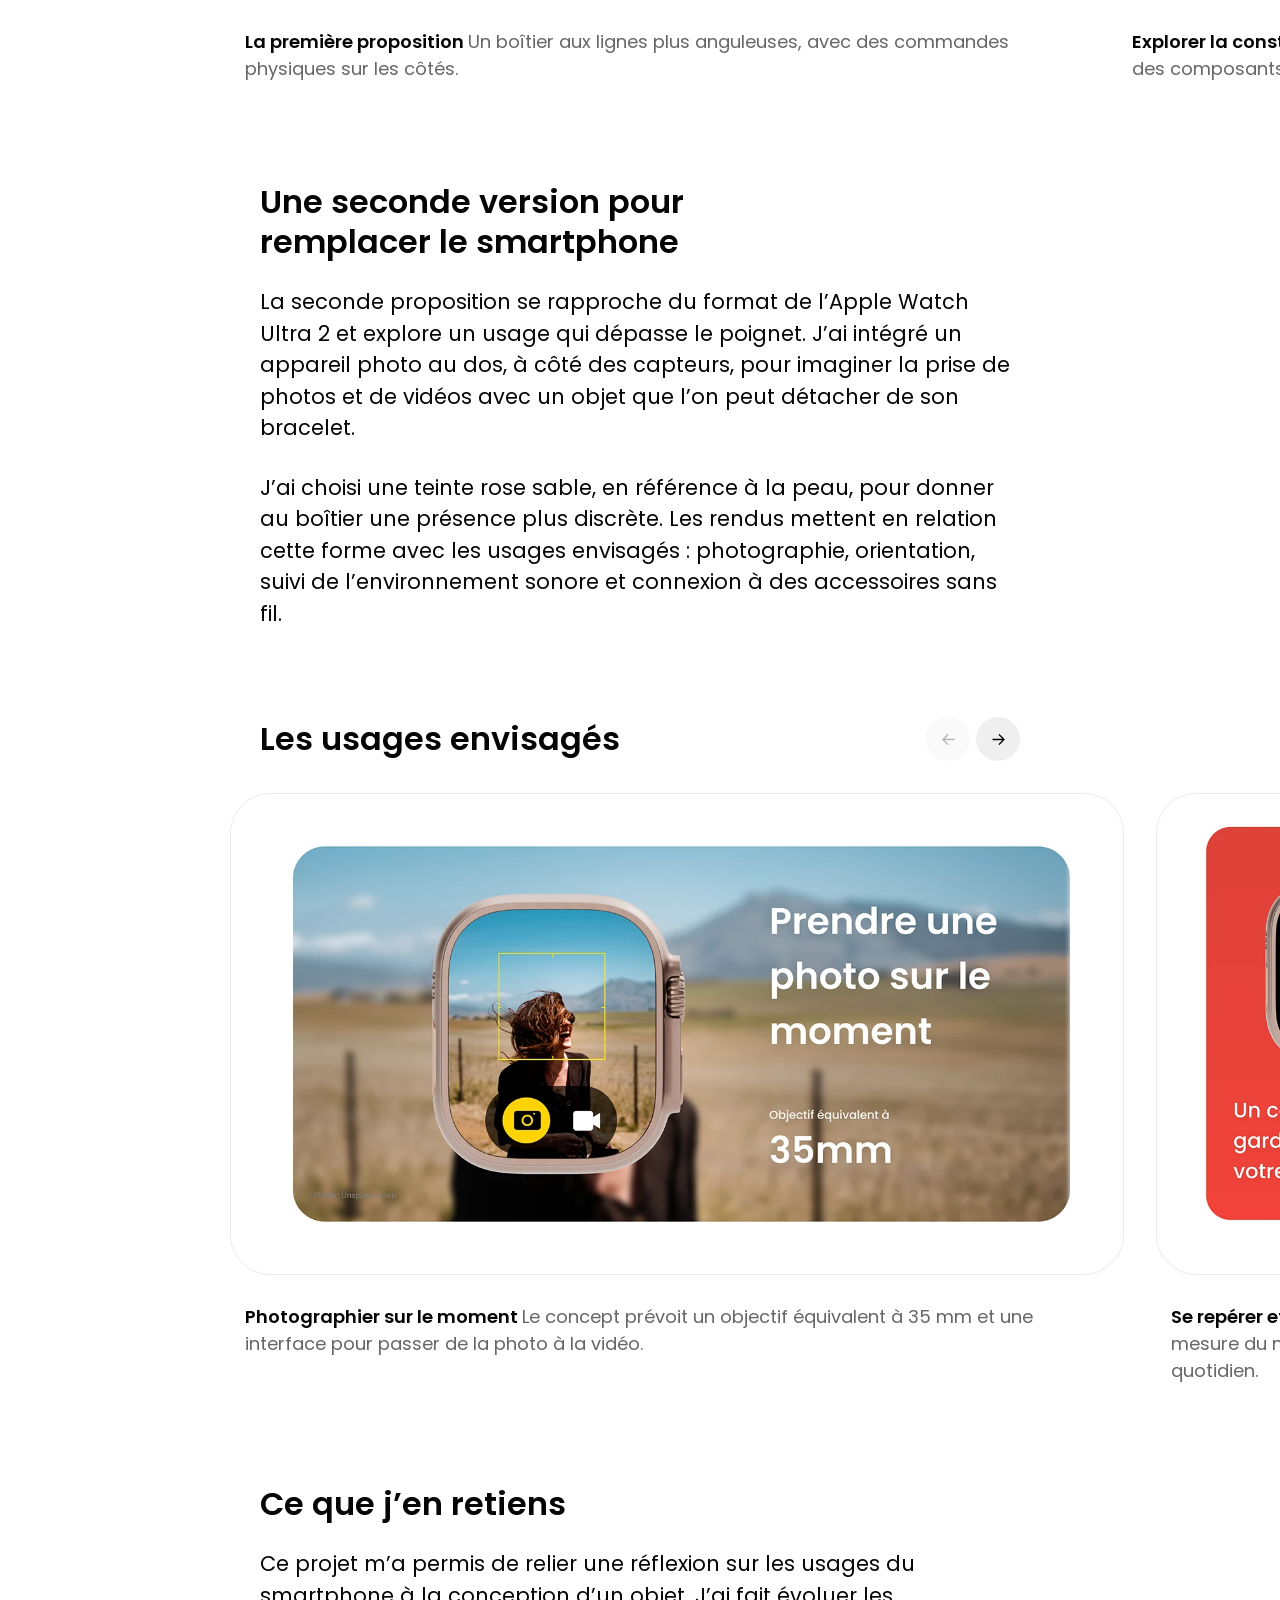
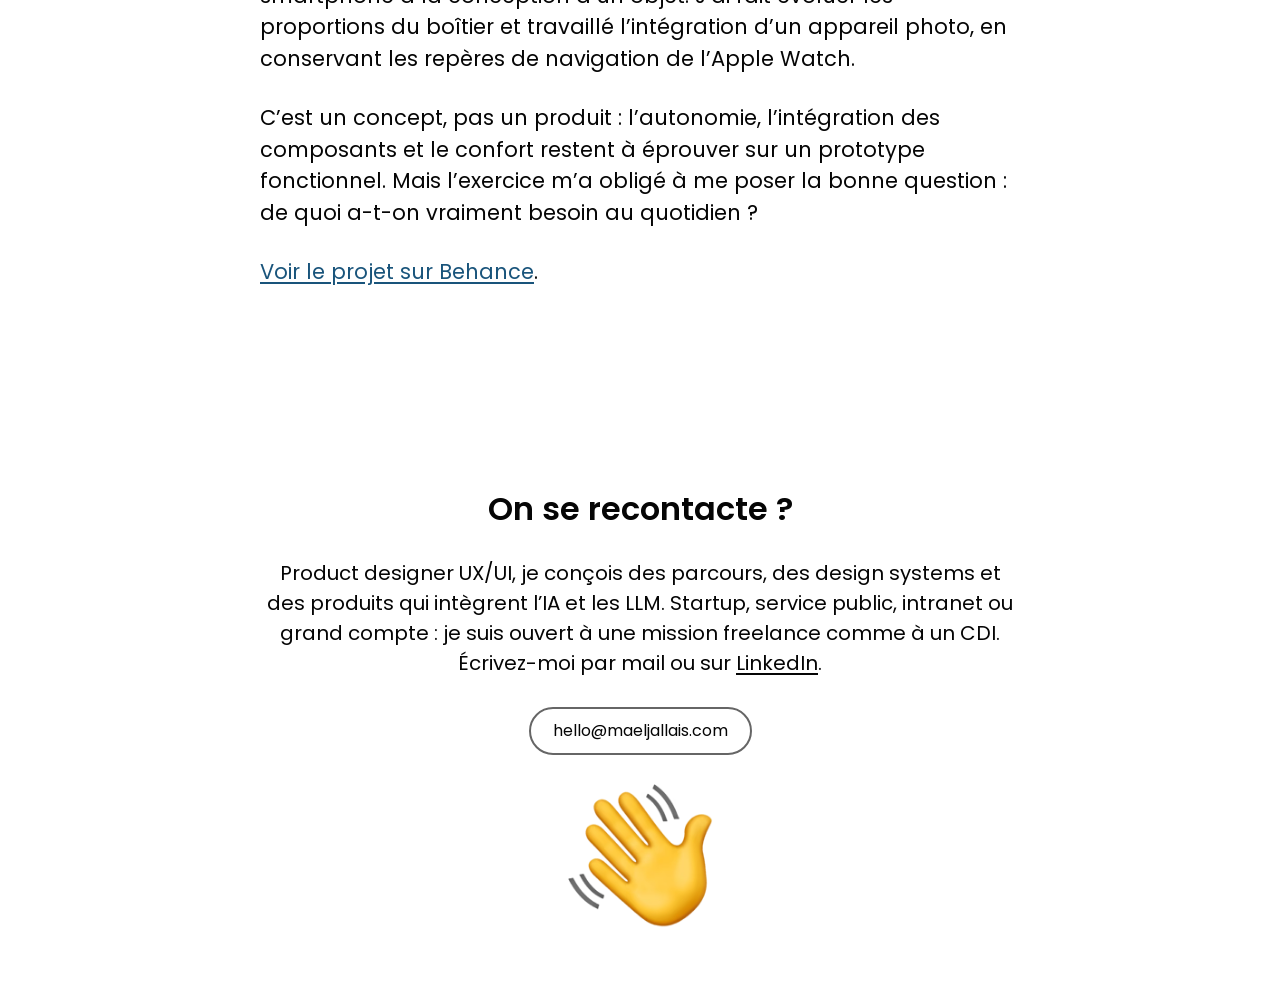
==== commit bad9bc67: "SEO : données structurées, pied de page ciblé et articles réécrits - Schema.org : Person enrichi (de" ====
--- a/articles/apple-watch/index.html
+++ b/articles/apple-watch/index.html
@@ -31,18 +31,20 @@
       "url": "https://maeljallais.com",
       "jobTitle": "Product Designer",
       "sameAs": [
-        "https://www.linkedin.com/in/ma%C3%ABljallais/",
-        "https://www.behance.net/MaelJallais",
-        "https://twitter.com/maeljallais"
+        "https://www.linkedin.com/in/maeljallais/",
+        "https://www.behance.net/MaelJallais"
       ],
-      "email": "mailto:hello@maeljallais.com",
+      "description": "Product designer UX/UI : parcours, design systems et produits intégrant l’IA et les LLM, pour des startups, des services publics, des intranets et des grands comptes.",
       "knowsAbout": [
         "Product design",
         "UX design",
         "UI design",
         "Design system",
-        "Prototypage",
-        "Accessibilité numérique"
+        "Intelligence artificielle",
+        "LLM",
+        "DSFR",
+        "Intranet",
+        "Prototypage"
       ]
     },
     {
@@ -58,10 +60,16 @@
       "mainEntity": {
         "@id": "https://projets.maeljallais.com/articles/apple-watch/#work"
       },
+      "dateModified": "2026-11-26",
+      "isPartOf": {
+        "@type": "WebSite",
+        "@id": "https://projets.maeljallais.com/#website",
+        "url": "https://projets.maeljallais.com/",
+        "name": "Projets de Maël Jallais"
+      },
       "breadcrumb": {
         "@id": "https://projets.maeljallais.com/articles/apple-watch/#breadcrumb"
-      },
-      "dateModified": "2026-11-25"
+      }
     },
     {
       "@type": "CreativeWork",
@@ -79,6 +87,10 @@
       },
       "mainEntityOfPage": {
         "@id": "https://projets.maeljallais.com/articles/apple-watch/#webpage"
+      },
+      "dateModified": "2026-11-26",
+      "publisher": {
+        "@id": "https://maeljallais.com/#person"
       }
     },
     {
@@ -88,13 +100,13 @@
         {
           "@type": "ListItem",
           "position": 1,
-          "name": "Portfolio de Maël Jallais",
+          "name": "Portfolio",
           "item": "https://maeljallais.com/"
         },
         {
           "@type": "ListItem",
           "position": 2,
-          "name": "Le futur du smartphone : concept produit",
+          "name": "Le futur du smartphone",
           "item": "https://projets.maeljallais.com/articles/apple-watch/"
         }
       ]
@@ -123,7 +135,7 @@
     <div class="portfolio-topbar">
       <a class="portfolio-name" href="https://maeljallais.com/" aria-label="Maël Jallais, retour au portfolio">Maël Jallais</a>
       <nav class="portfolio-links" aria-label="Réseaux et contact">
-        <a href="https://www.linkedin.com/in/ma%C3%ABljallais/" target="_blank" rel="noopener noreferrer">LinkedIn</a>
+        <a href="https://www.linkedin.com/in/ma%C3%ABljallais/" target="_blank" rel="noopener noreferrer">Linkedin</a>
         <a href="https://www.behance.net/MaelJallais" target="_blank" rel="noopener noreferrer">Behance</a>
         <a href="https://twitter.com/maeljallais" target="_blank" rel="noopener noreferrer">Twitter</a>
         <a href="mailto:hello@maeljallais.com">Contact</a>
@@ -141,8 +153,8 @@
         <div class="article-meta"><span class="project-date">Publié en janvier 2024</span></div>
       </header>
       <section id="reader-cover" class="project-static-showcase" aria-label="Aperçu du concept Apple Watch"><figure class="project-static-figure"><div class="project-showcase-media" style="--cover-height-ratio:0.6066666667"><img src="images/concept-face-dos.webp" alt="Seconde version du concept : écran de boussole en façade, appareil photo et capteurs au dos du boîtier rose sable" width="1200" height="728" srcset="images/concept-face-dos-480.webp 480w, images/concept-face-dos-960.webp 960w, images/concept-face-dos.webp 1200w" sizes="(max-width: 600px) calc(100vw - 42px), (max-width: 900px) calc(100vw - 66px), (max-width: 1520px) calc(100vw - 82px), 1438px" loading="eager" decoding="async"></div><h2>Un appareil pour les usages du quotidien</h2></figure></section>
-      <div class="article-body" id="article-body"><div class="article-introduction"><p class="article-lead">J’ai imaginé une évolution de l’Apple Watch qui pourrait prendre la place du smartphone dans les usages du quotidien. En cinq semaines, j’ai exploré deux versions d’un appareil compact, en travaillant sa forme et les fonctions qu’il rassemble.</p></div>
-<section class="article-section" aria-labelledby="apple-watch-section-1"><div class="article-section-heading"><h2 id="apple-watch-section-1">Repenser la place du smartphone</h2></div><div class="article-section-content"><p>Tout part d’une question : combien de temps passons-nous devant nos écrans ? J’ai voulu imaginer un appareil centré sur l’aide au quotidien : communiquer, se repérer ou prendre une photo, tout en laissant davantage de place aux activités et aux échanges hors écran.</p><p>Le concept s’adresse à des personnes actives qui souhaitent rester joignables et organiser leur journée, avec des pauses dans leur connexion. Les usages envisagés comprennent les appels et les messages, la musique, la traduction, le dictaphone, le calcul et l’accompagnement des activités sportives.</p></div></section>
+      <div class="article-body" id="article-body"><div class="article-introduction"><p class="article-lead">J’ai imaginé une évolution de l’Apple Watch qui pourrait prendre la place du smartphone dans les usages du quotidien. Réalisé en cinq semaines, ce concept prospectif explore deux versions d’un appareil compact, avec une attention portée à sa forme et aux fonctions qu’il rassemble.</p></div>
+<section class="article-section" aria-labelledby="apple-watch-section-1"><div class="article-section-heading"><h2 id="apple-watch-section-1">Repenser la place du smartphone</h2></div><div class="article-section-content"><p>Le point de départ est une interrogation sur le temps que nous consacrons à nos écrans. J’ai voulu explorer un appareil centré sur l’aide au quotidien : communiquer, se repérer ou prendre une photo, tout en laissant davantage de place aux activités et aux échanges hors écran.</p><p>Le concept s’adresse à des personnes actives qui souhaitent rester joignables et organiser leur journée, avec des pauses dans leur connexion. Les usages envisagés comprennent les appels et les messages, la musique, la traduction, le dictaphone, le calcul et l’accompagnement des activités sportives.</p></div></section>
 <section class="article-section" aria-labelledby="apple-watch-section-2"><div class="article-section-heading"><h2 id="apple-watch-section-2">Une première version plus grande</h2></div><div class="article-section-content"><p>L’Apple Watch a été ma principale référence pour la forme du boîtier et ses commandes. La première version reprend ces repères dans un format de 49 × 55 mm. Cet agrandissement vise à rendre la lecture plus confortable et à laisser davantage de place à la batterie.</p><p>J’ai travaillé le volume du boîtier, la couronne de navigation et les boutons d’action à travers des rendus 3D. Les vues en transparence explorent l’organisation de l’objet et la place de ses composants.</p></div></section>
 <section class="article-carousel" data-article-carousel aria-labelledby="apple-watch-carousel-1-title">
         <div class="article-carousel-heading">
@@ -177,13 +189,12 @@
         </div>
         <span class="sr-only" role="status" aria-live="polite" aria-atomic="true"></span>
       </section>
-<section class="article-section" aria-labelledby="apple-watch-section-4"><div class="article-section-heading"><h2 id="apple-watch-section-4">Ce que j’en retiens</h2></div><div class="article-section-content"><p>Ce projet relie une réflexion sur nos usages du smartphone à la conception d’un objet. J’ai fait évoluer les proportions du boîtier et travaillé l’intégration d’un appareil photo, en conservant les repères de navigation de l’Apple Watch.</p><p>Les deux versions restent une proposition de design. L’autonomie, la faisabilité de l’intégration et le confort d’utilisation seraient à évaluer sur un prototype fonctionnel, tout comme l’effet réel sur le temps passé devant l’écran.</p><p><a href="https://www.behance.net/gallery/188178451/Le-futur-de-lApple-Watch" target="_blank" rel="noopener noreferrer">Voir le projet sur Behance</a>.</p></div></section>
-<section class="article-section" aria-labelledby="apple-watch-related"><div class="article-section-heading"><h2 id="apple-watch-related">Autres projets et articles</h2></div><div class="article-section-content"><ul><li><a href="../wiztivi/">Wiztivi : interfaces TV et design system</a></li><li><a href="../maif/">MAIF : open banking pour les micro-entrepreneurs</a></li><li><a href="../toyota/">Toyota : tableau de bord d’une voiture connectée</a></li><li><a href="../toms/">Toms : peluche connectée pour enfants hospitalisés</a></li><li><a href="../cubanim/">Cubanim : interface tangible et accessibilité</a></li><li><a href="../magicook/">Magicook : application de recettes sur tablette</a></li><li><a href="../wiztivi/design-systems/">Design system : relier composants et parcours</a></li><li><a href="../wiztivi/details/">UI design : les détails font l’expérience</a></li><li><a href="../wiztivi/simplicite/">UX design : la simplicité se conçoit</a></li></ul></div></section></div>
+<section class="article-section" aria-labelledby="apple-watch-section-4"><div class="article-section-heading"><h2 id="apple-watch-section-4">Ce que j’en retiens</h2></div><div class="article-section-content"><p>Ce projet m’a permis de relier une réflexion sur les usages du smartphone à la conception d’un objet. J’ai fait évoluer les proportions du boîtier et travaillé l’intégration d’un appareil photo, en conservant les repères de navigation de l’Apple Watch.</p><p>C’est un concept, pas un produit : l’autonomie, l’intégration des composants et le confort restent à éprouver sur un prototype fonctionnel. Mais l’exercice m’a obligé à me poser la bonne question : de quoi a-t-on vraiment besoin au quotidien ?</p><p><a href="https://www.behance.net/gallery/188178451/Le-futur-de-lApple-Watch" target="_blank" rel="noopener noreferrer">Voir le projet sur Behance</a>.</p></div></section></div>
     </article>
   </main>
   <footer class="portfolio-footer" aria-labelledby="contact-title">
     <h2 id="contact-title">On se recontacte ?</h2>
-    <p>Product designer, je suis disponible pour un CDI ou de nouvelles missions : startups, services publics, intranets, grands comptes, et tout particulièrement les produits qui intègrent l’IA et les LLM. Écrivez-moi par mail ou sur LinkedIn.</p>
+    <p>Product designer UX/UI, je conçois des parcours, des design systems et des produits qui intègrent l’IA et les LLM. Startup, service public, intranet ou grand compte : je suis ouvert à une mission freelance comme à un CDI. Écrivez-moi par mail ou sur <a href="https://www.linkedin.com/in/ma%C3%ABljallais/" target="_blank" rel="noopener noreferrer">LinkedIn</a>.</p>
     <a class="portfolio-contact" href="mailto:hello@maeljallais.com">hello@maeljallais.com</a>
     <img src="../assets/images/contact-illustration.avif" alt="" width="145" height="145" loading="lazy" decoding="async">
   </footer>
--- a/articles/assets/css/articles.css
+++ b/articles/assets/css/articles.css
@@ -341,6 +341,7 @@
 .portfolio-footer{display:flex;flex-direction:column;align-items:center;gap:29px;width:calc(100% - 40px);max-width:960px;margin:0 auto;padding:60px 100px;color:var(--text);font-family:Poppins,-apple-system,BlinkMacSystemFont,"Segoe UI",sans-serif;text-align:center}
 .portfolio-footer h2{max-width:100%;font-size:2rem;line-height:1.25;font-weight:600;letter-spacing:0;overflow-wrap:anywhere}
 .portfolio-footer p{font-size:1.25rem;line-height:1.5;color:var(--text)}
+.portfolio-footer p a{text-decoration:underline;text-underline-offset:3px}
 .portfolio-contact{display:inline-flex;align-items:center;justify-content:center;min-height:44px;max-width:100%;padding:10px 22px;border:2px solid var(--muted);border-radius:999px;font-size:1rem;line-height:1.5;overflow-wrap:anywhere}
 .portfolio-contact:hover{background:var(--soft);text-decoration:underline;text-underline-offset:4px}
 .portfolio-footer img{display:block;width:145px;height:145px;object-fit:contain;transform-origin:72% 78%}
@@ -359,12 +360,3 @@
   .portfolio-footer img:hover{animation:portfolio-wave 1.1s cubic-bezier(.36,0,.64,1)}
 }
 @media(max-width:600px){.portfolio-footer{padding:40px 10px;gap:24px}.portfolio-footer h2{font-size:1.75rem}.portfolio-footer p{font-size:1.125rem}.portfolio-contact{padding-inline:16px}}
-.more-projects{width:calc(100% - 40px);max-width:960px;margin:24px auto 0;padding:48px 0 0;border-top:1px solid var(--border)}
-.more-projects h2{font-family:var(--display-font);font-size:1.5rem;line-height:1.3;font-weight:var(--display-weight);margin:0 0 20px;color:var(--text)}
-.more-projects ul{display:grid;grid-template-columns:repeat(auto-fill,minmax(min(100%,260px),1fr));gap:12px;margin:0;padding:0;list-style:none}
-.more-projects a{display:flex;align-items:flex-start;text-align:left;flex-direction:column;gap:6px;height:100%;padding:18px 20px;border:1px solid var(--border);border-radius:var(--radius);color:var(--text);text-decoration:none;transition:background-color .16s ease-out,border-color .16s ease-out}
-.more-projects a:is(:hover,:focus-visible){background:var(--accent-soft);border-color:var(--accent)}
-.more-projects a:focus-visible{outline:2px solid var(--focus);outline-offset:2px}
-.more-projects-name{font-size:1rem;font-weight:600;line-height:1.4}
-.more-projects-desc{font-size:.9375rem;line-height:1.5;color:var(--muted)}
-.portfolio-footer p a{text-decoration:underline;text-underline-offset:3px}
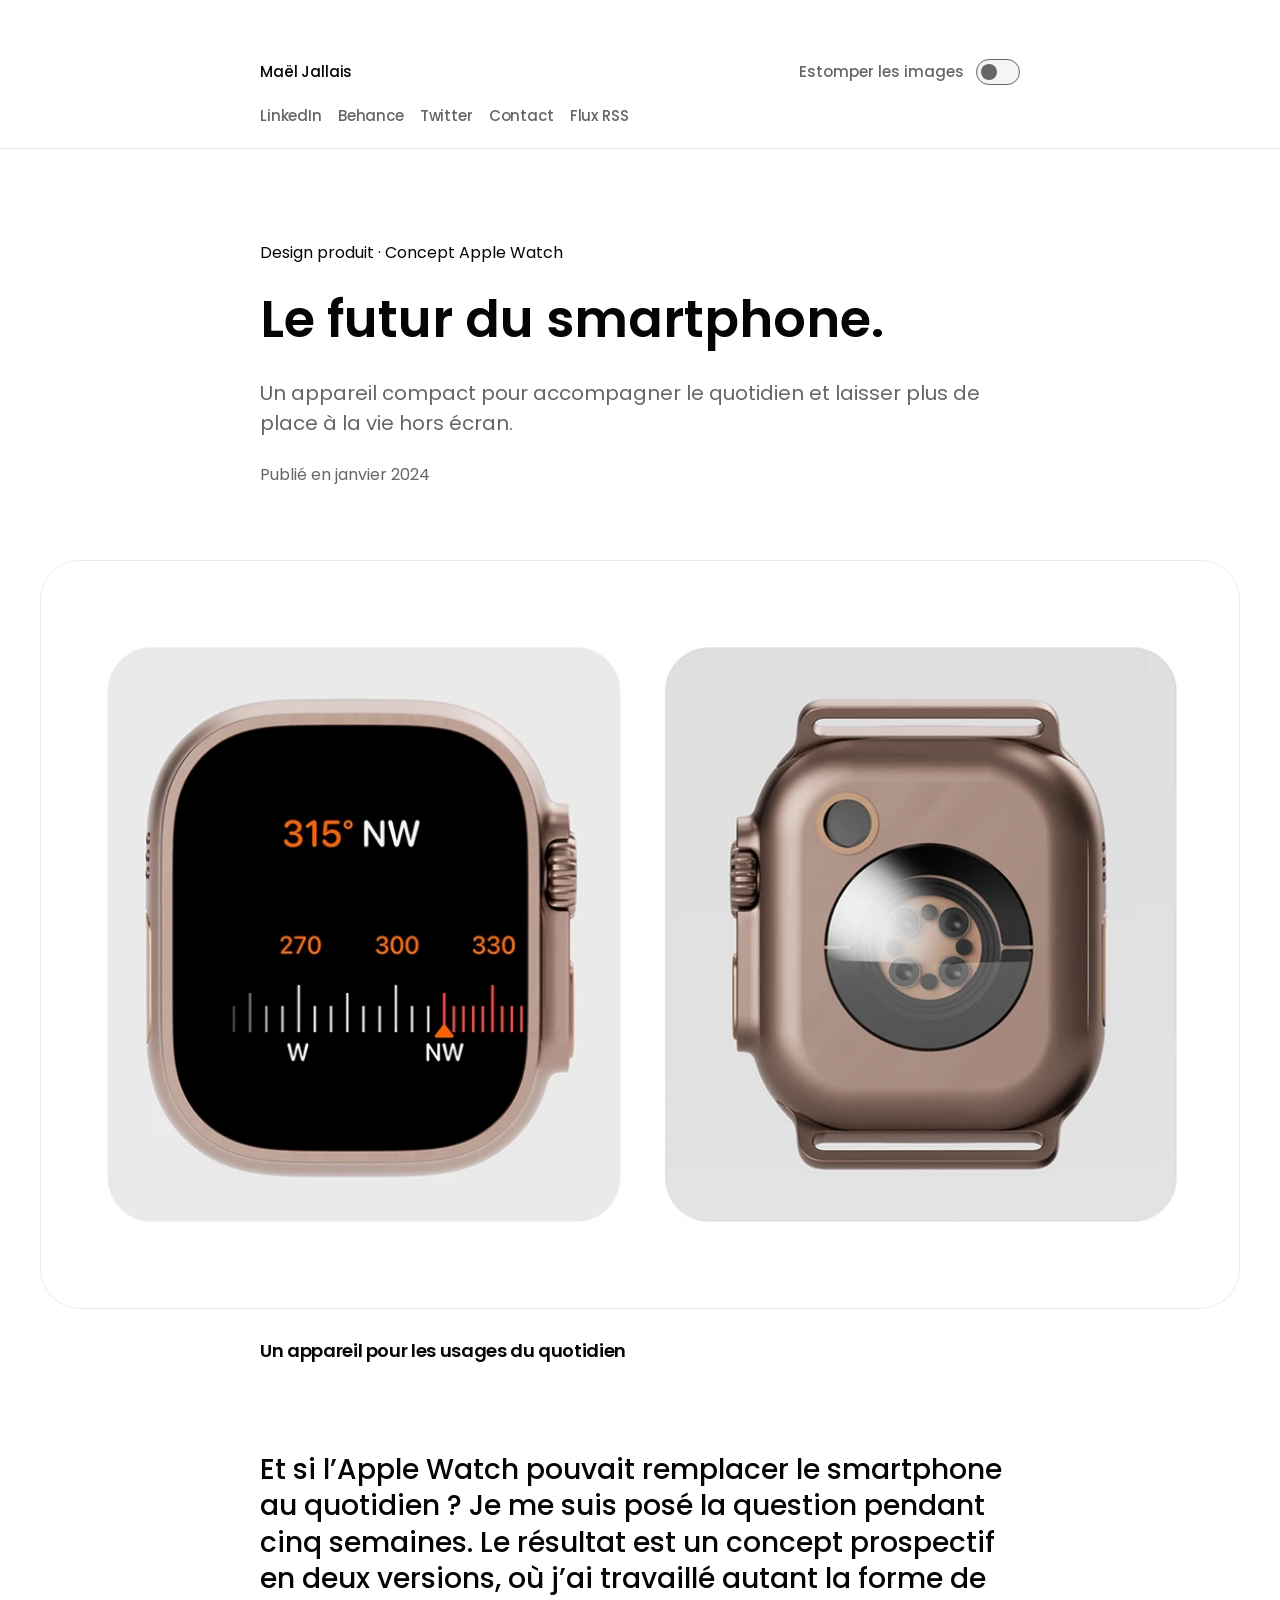
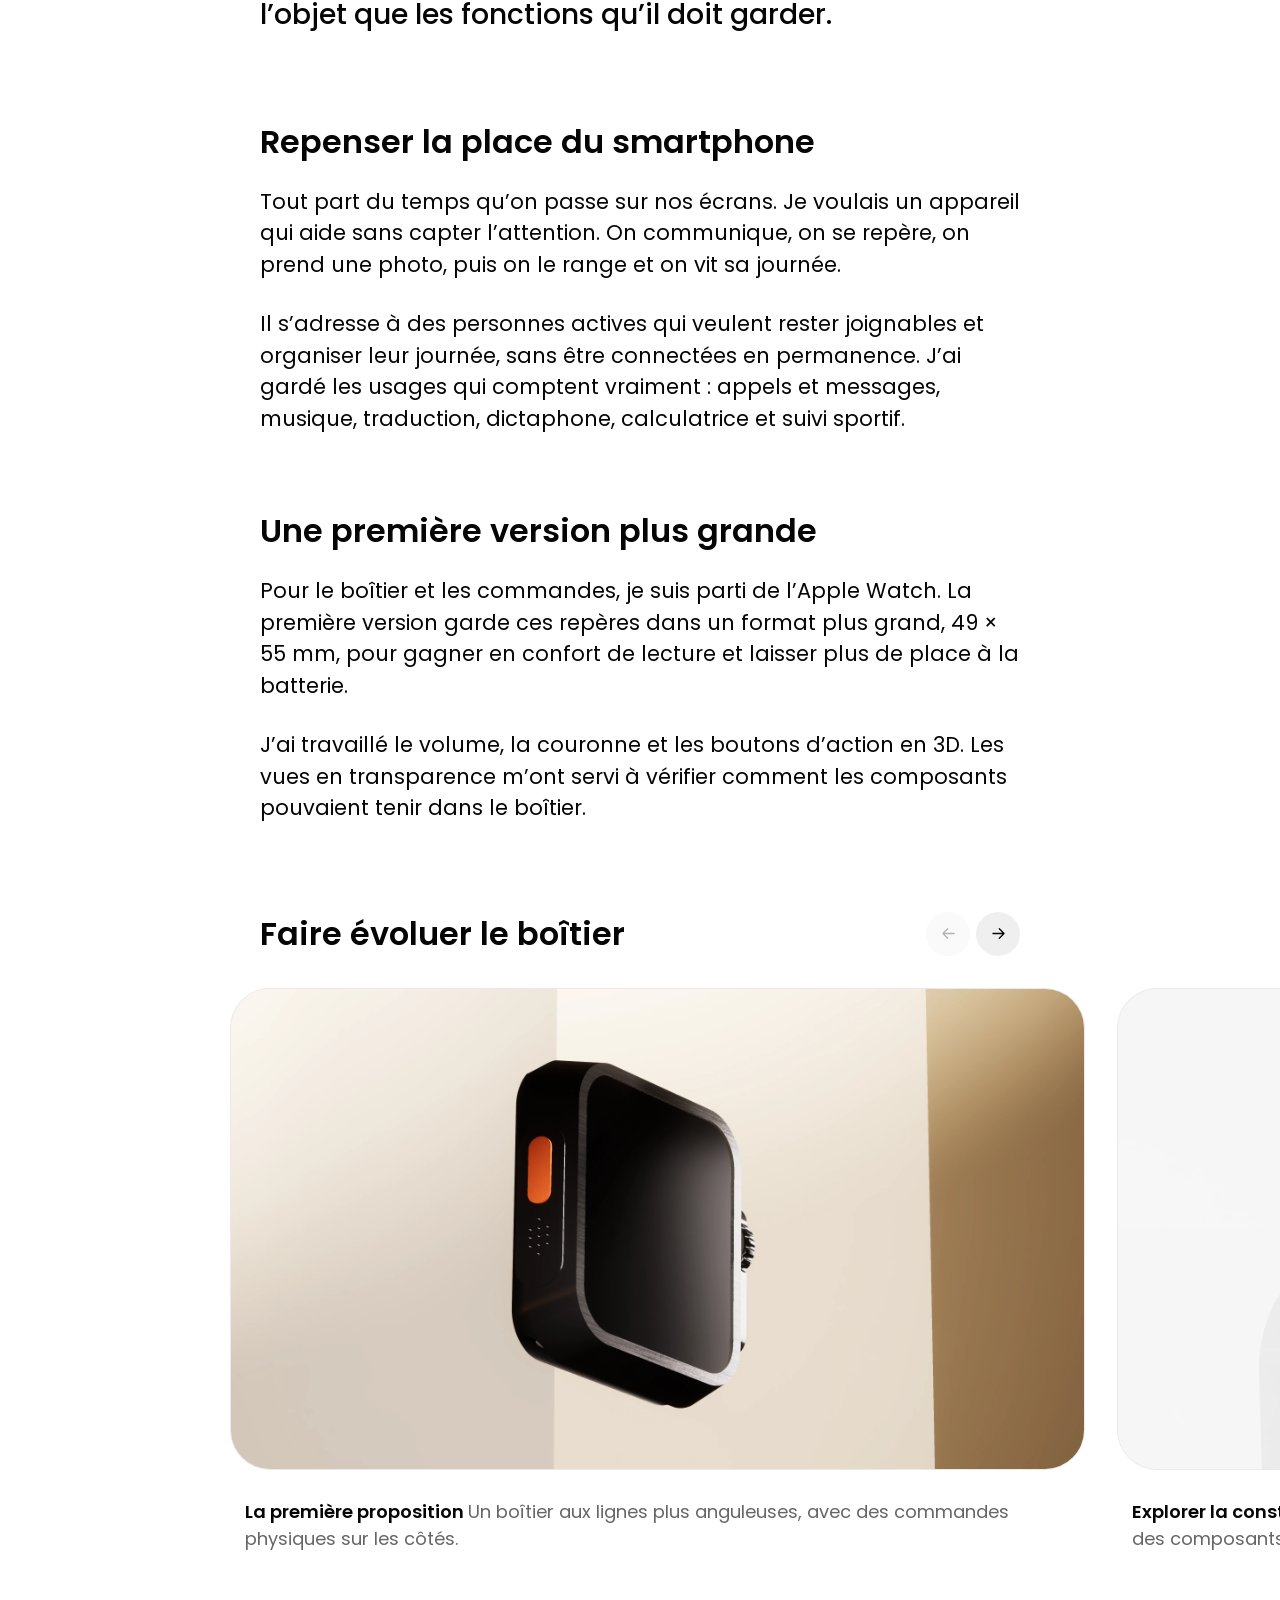
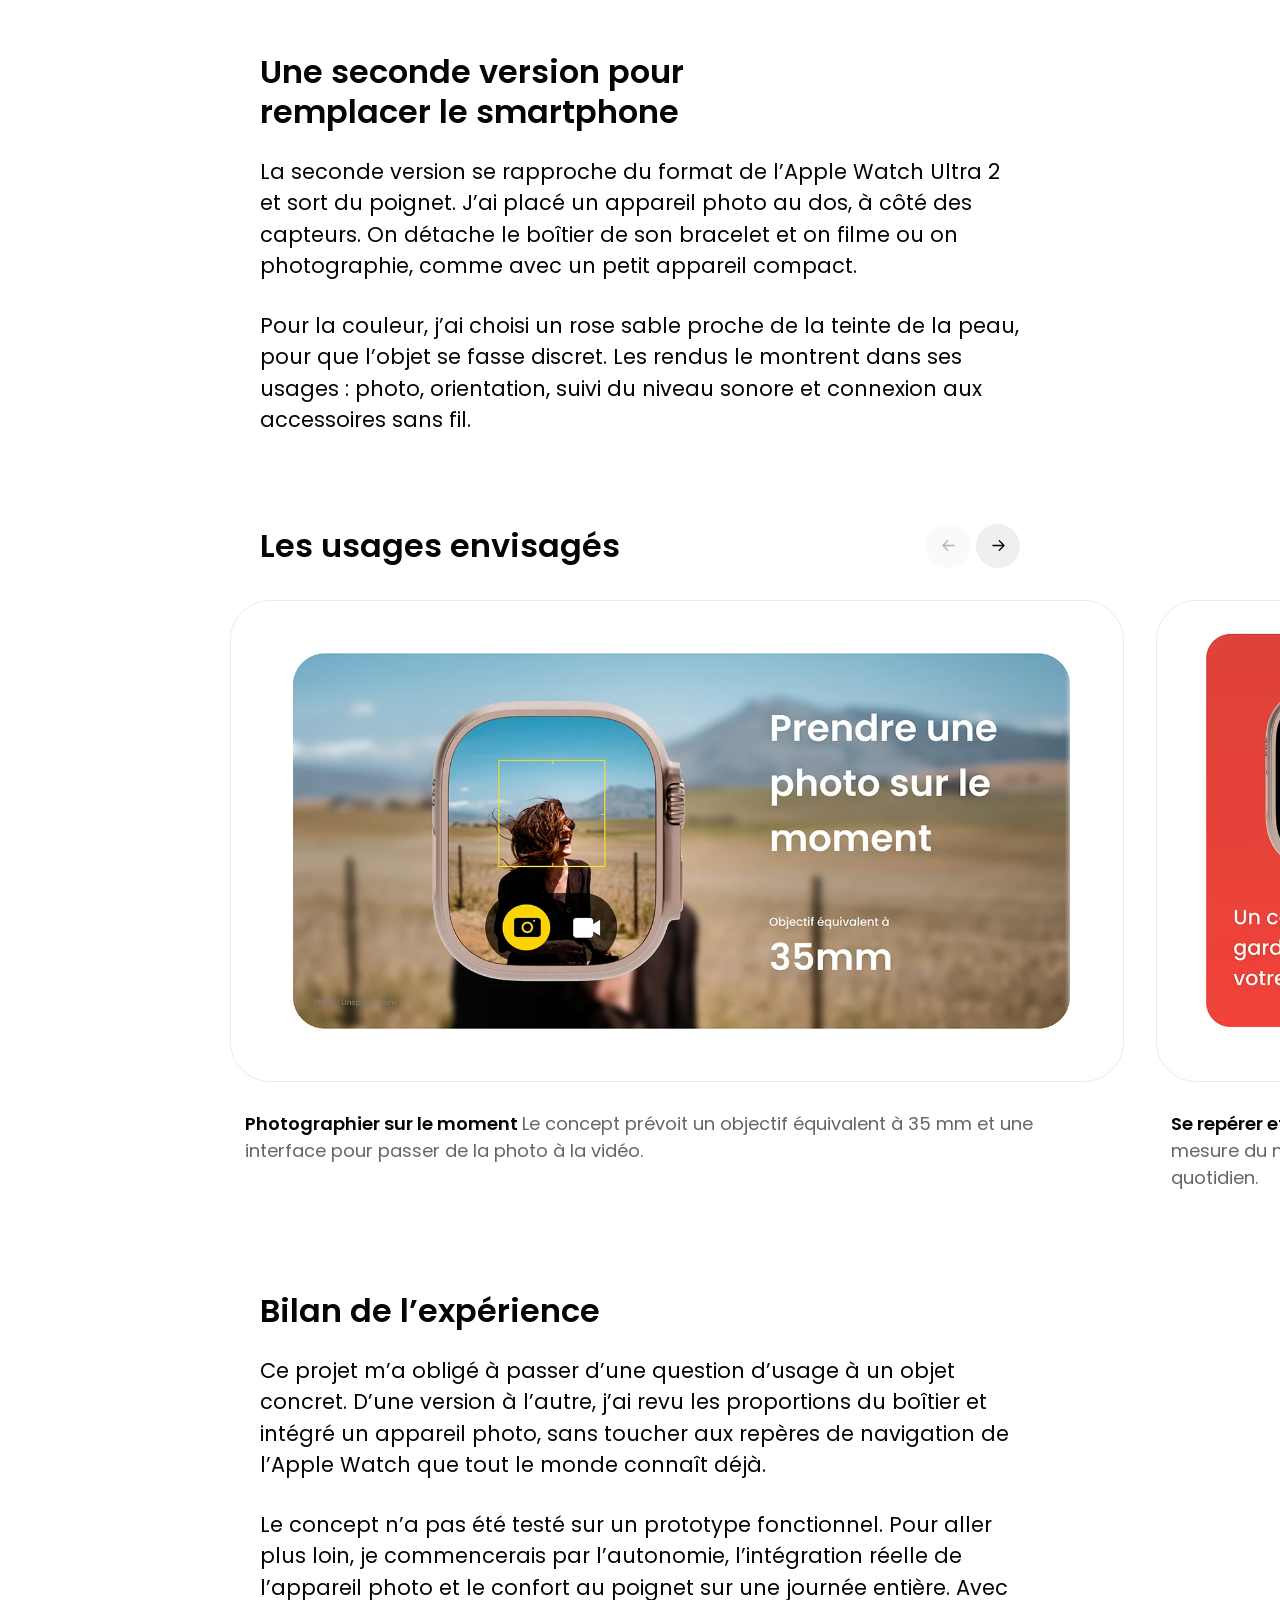
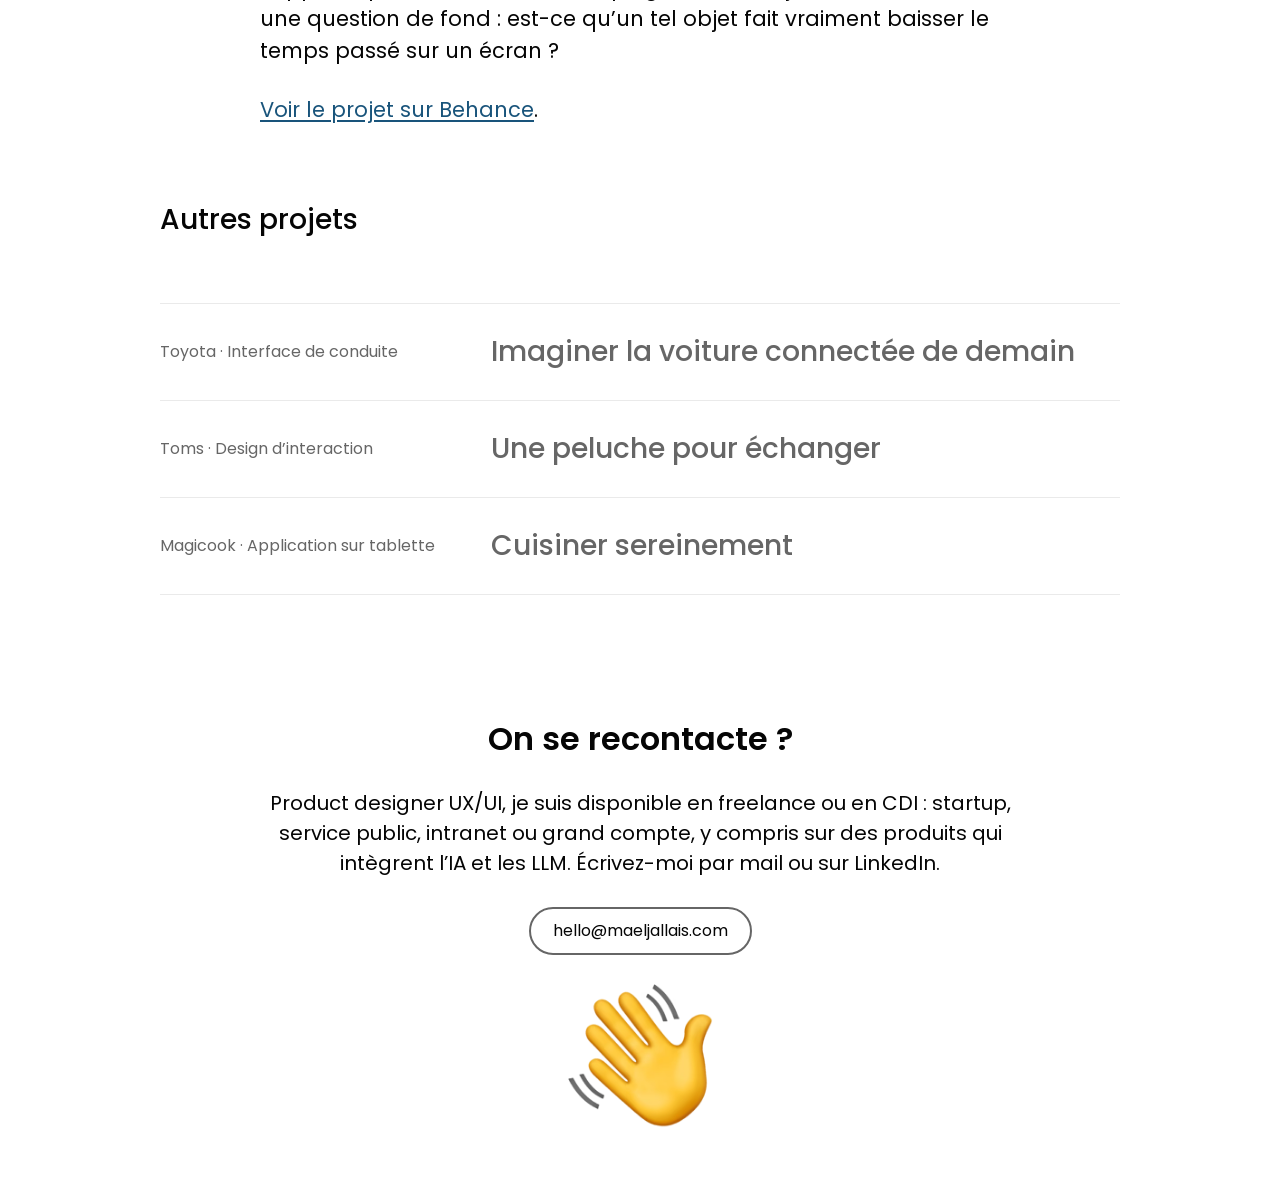
==== commit 62f966a2: "SEO : page d'accueil des projets, maillage interne et réécriture des articles - Page index.html inde" ====
--- a/articles/apple-watch/index.html
+++ b/articles/apple-watch/index.html
@@ -29,22 +29,22 @@
       "@id": "https://maeljallais.com/#person",
       "name": "Maël Jallais",
       "url": "https://maeljallais.com",
-      "jobTitle": "Product Designer",
-      "sameAs": [
-        "https://www.linkedin.com/in/maeljallais/",
-        "https://www.behance.net/MaelJallais"
-      ],
-      "description": "Product designer UX/UI : parcours, design systems et produits intégrant l’IA et les LLM, pour des startups, des services publics, des intranets et des grands comptes.",
+      "email": "mailto:hello@maeljallais.com",
+      "jobTitle": "Product Designer UX/UI",
       "knowsAbout": [
         "Product design",
         "UX design",
         "UI design",
         "Design system",
-        "Intelligence artificielle",
-        "LLM",
         "DSFR",
-        "Intranet",
-        "Prototypage"
+        "Prototypage",
+        "Design d’interfaces IA et LLM",
+        "Intranet et outils collaboratifs",
+        "Interfaces TV"
+      ],
+      "sameAs": [
+        "https://www.linkedin.com/in/maeljallais/",
+        "https://www.behance.net/MaelJallais"
       ]
     },
     {
@@ -60,12 +60,8 @@
       "mainEntity": {
         "@id": "https://projets.maeljallais.com/articles/apple-watch/#work"
       },
-      "dateModified": "2026-11-26",
       "isPartOf": {
-        "@type": "WebSite",
-        "@id": "https://projets.maeljallais.com/#website",
-        "url": "https://projets.maeljallais.com/",
-        "name": "Projets de Maël Jallais"
+        "@id": "https://projets.maeljallais.com/#website"
       },
       "breadcrumb": {
         "@id": "https://projets.maeljallais.com/articles/apple-watch/#breadcrumb"
@@ -87,10 +83,6 @@
       },
       "mainEntityOfPage": {
         "@id": "https://projets.maeljallais.com/articles/apple-watch/#webpage"
-      },
-      "dateModified": "2026-11-26",
-      "publisher": {
-        "@id": "https://maeljallais.com/#person"
       }
     },
     {
@@ -100,8 +92,8 @@
         {
           "@type": "ListItem",
           "position": 1,
-          "name": "Portfolio",
-          "item": "https://maeljallais.com/"
+          "name": "Projets",
+          "item": "https://projets.maeljallais.com/"
         },
         {
           "@type": "ListItem",
@@ -135,7 +127,7 @@
     <div class="portfolio-topbar">
       <a class="portfolio-name" href="https://maeljallais.com/" aria-label="Maël Jallais, retour au portfolio">Maël Jallais</a>
       <nav class="portfolio-links" aria-label="Réseaux et contact">
-        <a href="https://www.linkedin.com/in/ma%C3%ABljallais/" target="_blank" rel="noopener noreferrer">Linkedin</a>
+        <a href="https://www.linkedin.com/in/ma%C3%ABljallais/" target="_blank" rel="noopener noreferrer">LinkedIn</a>
         <a href="https://www.behance.net/MaelJallais" target="_blank" rel="noopener noreferrer">Behance</a>
         <a href="https://twitter.com/maeljallais" target="_blank" rel="noopener noreferrer">Twitter</a>
         <a href="mailto:hello@maeljallais.com">Contact</a>
@@ -153,9 +145,9 @@
         <div class="article-meta"><span class="project-date">Publié en janvier 2024</span></div>
       </header>
       <section id="reader-cover" class="project-static-showcase" aria-label="Aperçu du concept Apple Watch"><figure class="project-static-figure"><div class="project-showcase-media" style="--cover-height-ratio:0.6066666667"><img src="images/concept-face-dos.webp" alt="Seconde version du concept : écran de boussole en façade, appareil photo et capteurs au dos du boîtier rose sable" width="1200" height="728" srcset="images/concept-face-dos-480.webp 480w, images/concept-face-dos-960.webp 960w, images/concept-face-dos.webp 1200w" sizes="(max-width: 600px) calc(100vw - 42px), (max-width: 900px) calc(100vw - 66px), (max-width: 1520px) calc(100vw - 82px), 1438px" loading="eager" decoding="async"></div><h2>Un appareil pour les usages du quotidien</h2></figure></section>
-      <div class="article-body" id="article-body"><div class="article-introduction"><p class="article-lead">J’ai imaginé une évolution de l’Apple Watch qui pourrait prendre la place du smartphone dans les usages du quotidien. Réalisé en cinq semaines, ce concept prospectif explore deux versions d’un appareil compact, avec une attention portée à sa forme et aux fonctions qu’il rassemble.</p></div>
-<section class="article-section" aria-labelledby="apple-watch-section-1"><div class="article-section-heading"><h2 id="apple-watch-section-1">Repenser la place du smartphone</h2></div><div class="article-section-content"><p>Le point de départ est une interrogation sur le temps que nous consacrons à nos écrans. J’ai voulu explorer un appareil centré sur l’aide au quotidien : communiquer, se repérer ou prendre une photo, tout en laissant davantage de place aux activités et aux échanges hors écran.</p><p>Le concept s’adresse à des personnes actives qui souhaitent rester joignables et organiser leur journée, avec des pauses dans leur connexion. Les usages envisagés comprennent les appels et les messages, la musique, la traduction, le dictaphone, le calcul et l’accompagnement des activités sportives.</p></div></section>
-<section class="article-section" aria-labelledby="apple-watch-section-2"><div class="article-section-heading"><h2 id="apple-watch-section-2">Une première version plus grande</h2></div><div class="article-section-content"><p>L’Apple Watch a été ma principale référence pour la forme du boîtier et ses commandes. La première version reprend ces repères dans un format de 49 × 55 mm. Cet agrandissement vise à rendre la lecture plus confortable et à laisser davantage de place à la batterie.</p><p>J’ai travaillé le volume du boîtier, la couronne de navigation et les boutons d’action à travers des rendus 3D. Les vues en transparence explorent l’organisation de l’objet et la place de ses composants.</p></div></section>
+      <div class="article-body" id="article-body"><div class="article-introduction"><p class="article-lead">Et si l’Apple Watch pouvait remplacer le smartphone au quotidien ? Je me suis posé la question pendant cinq semaines. Le résultat est un concept prospectif en deux versions, où j’ai travaillé autant la forme de l’objet que les fonctions qu’il doit garder.</p></div>
+<section class="article-section" aria-labelledby="apple-watch-section-1"><div class="article-section-heading"><h2 id="apple-watch-section-1">Repenser la place du smartphone</h2></div><div class="article-section-content"><p>Tout part du temps qu’on passe sur nos écrans. Je voulais un appareil qui aide sans capter l’attention. On communique, on se repère, on prend une photo, puis on le range et on vit sa journée.</p><p>Il s’adresse à des personnes actives qui veulent rester joignables et organiser leur journée, sans être connectées en permanence. J’ai gardé les usages qui comptent vraiment : appels et messages, musique, traduction, dictaphone, calculatrice et suivi sportif.</p></div></section>
+<section class="article-section" aria-labelledby="apple-watch-section-2"><div class="article-section-heading"><h2 id="apple-watch-section-2">Une première version plus grande</h2></div><div class="article-section-content"><p>Pour le boîtier et les commandes, je suis parti de l’Apple Watch. La première version garde ces repères dans un format plus grand, 49 × 55 mm, pour gagner en confort de lecture et laisser plus de place à la batterie.</p><p>J’ai travaillé le volume, la couronne et les boutons d’action en 3D. Les vues en transparence m’ont servi à vérifier comment les composants pouvaient tenir dans le boîtier.</p></div></section>
 <section class="article-carousel" data-article-carousel aria-labelledby="apple-watch-carousel-1-title">
         <div class="article-carousel-heading">
           <h2 id="apple-watch-carousel-1-title">Faire évoluer le boîtier</h2>
@@ -172,7 +164,7 @@
         </div>
         <span class="sr-only" role="status" aria-live="polite" aria-atomic="true"></span>
       </section>
-<section class="article-section" aria-labelledby="apple-watch-section-3"><div class="article-section-heading"><h2 id="apple-watch-section-3">Une seconde version pour remplacer le smartphone</h2></div><div class="article-section-content"><p>La seconde proposition se rapproche du format de l’Apple Watch Ultra 2 et explore un usage qui dépasse le poignet. J’ai intégré un appareil photo au dos, à côté des capteurs, pour imaginer la prise de photos et de vidéos avec un objet que l’on peut détacher de son bracelet.</p><p>J’ai choisi une teinte rose sable, en référence à la peau, pour donner au boîtier une présence plus discrète. Les rendus mettent en relation cette forme avec les usages envisagés : photographie, orientation, suivi de l’environnement sonore et connexion à des accessoires sans fil.</p></div></section>
+<section class="article-section" aria-labelledby="apple-watch-section-3"><div class="article-section-heading"><h2 id="apple-watch-section-3">Une seconde version pour remplacer le smartphone</h2></div><div class="article-section-content"><p>La seconde version se rapproche du format de l’Apple Watch Ultra 2 et sort du poignet. J’ai placé un appareil photo au dos, à côté des capteurs. On détache le boîtier de son bracelet et on filme ou on photographie, comme avec un petit appareil compact.</p><p>Pour la couleur, j’ai choisi un rose sable proche de la teinte de la peau, pour que l’objet se fasse discret. Les rendus le montrent dans ses usages : photo, orientation, suivi du niveau sonore et connexion aux accessoires sans fil.</p></div></section>
 <section class="article-carousel" data-article-carousel aria-labelledby="apple-watch-carousel-2-title">
         <div class="article-carousel-heading">
           <h2 id="apple-watch-carousel-2-title">Les usages envisagés</h2>
@@ -189,12 +181,13 @@
         </div>
         <span class="sr-only" role="status" aria-live="polite" aria-atomic="true"></span>
       </section>
-<section class="article-section" aria-labelledby="apple-watch-section-4"><div class="article-section-heading"><h2 id="apple-watch-section-4">Ce que j’en retiens</h2></div><div class="article-section-content"><p>Ce projet m’a permis de relier une réflexion sur les usages du smartphone à la conception d’un objet. J’ai fait évoluer les proportions du boîtier et travaillé l’intégration d’un appareil photo, en conservant les repères de navigation de l’Apple Watch.</p><p>C’est un concept, pas un produit : l’autonomie, l’intégration des composants et le confort restent à éprouver sur un prototype fonctionnel. Mais l’exercice m’a obligé à me poser la bonne question : de quoi a-t-on vraiment besoin au quotidien ?</p><p><a href="https://www.behance.net/gallery/188178451/Le-futur-de-lApple-Watch" target="_blank" rel="noopener noreferrer">Voir le projet sur Behance</a>.</p></div></section></div>
+<section class="article-section" aria-labelledby="apple-watch-section-4"><div class="article-section-heading"><h2 id="apple-watch-section-4">Bilan de l’expérience</h2></div><div class="article-section-content"><p>Ce projet m’a obligé à passer d’une question d’usage à un objet concret. D’une version à l’autre, j’ai revu les proportions du boîtier et intégré un appareil photo, sans toucher aux repères de navigation de l’Apple Watch que tout le monde connaît déjà.</p><p>Le concept n’a pas été testé sur un prototype fonctionnel. Pour aller plus loin, je commencerais par l’autonomie, l’intégration réelle de l’appareil photo et le confort au poignet sur une journée entière. Avec une question de fond : est-ce qu’un tel objet fait vraiment baisser le temps passé sur un écran ?</p><p><a href="https://www.behance.net/gallery/188178451/Le-futur-de-lApple-Watch" target="_blank" rel="noopener noreferrer">Voir le projet sur Behance</a>.</p></div></section></div>
     </article>
+    <nav class="related-stories" aria-labelledby="related-title"><h2 id="related-title">Autres projets</h2><ul><li><a class="related-story" href="/articles/toyota/"><span class="related-story-meta">Toyota · Interface de conduite</span><h3>Imaginer la voiture connectée de demain</h3></a></li><li><a class="related-story" href="/articles/toms/"><span class="related-story-meta">Toms · Design d’interaction</span><h3>Une peluche pour échanger</h3></a></li><li><a class="related-story" href="/articles/magicook/"><span class="related-story-meta">Magicook · Application sur tablette</span><h3>Cuisiner sereinement</h3></a></li></ul></nav>
   </main>
   <footer class="portfolio-footer" aria-labelledby="contact-title">
     <h2 id="contact-title">On se recontacte ?</h2>
-    <p>Product designer UX/UI, je conçois des parcours, des design systems et des produits qui intègrent l’IA et les LLM. Startup, service public, intranet ou grand compte : je suis ouvert à une mission freelance comme à un CDI. Écrivez-moi par mail ou sur <a href="https://www.linkedin.com/in/ma%C3%ABljallais/" target="_blank" rel="noopener noreferrer">LinkedIn</a>.</p>
+    <p>Product designer UX/UI, je suis disponible en freelance ou en CDI : startup, service public, intranet ou grand compte, y compris sur des produits qui intègrent l’IA et les LLM. Écrivez-moi par mail ou sur LinkedIn.</p>
     <a class="portfolio-contact" href="mailto:hello@maeljallais.com">hello@maeljallais.com</a>
     <img src="../assets/images/contact-illustration.avif" alt="" width="145" height="145" loading="lazy" decoding="async">
   </footer>
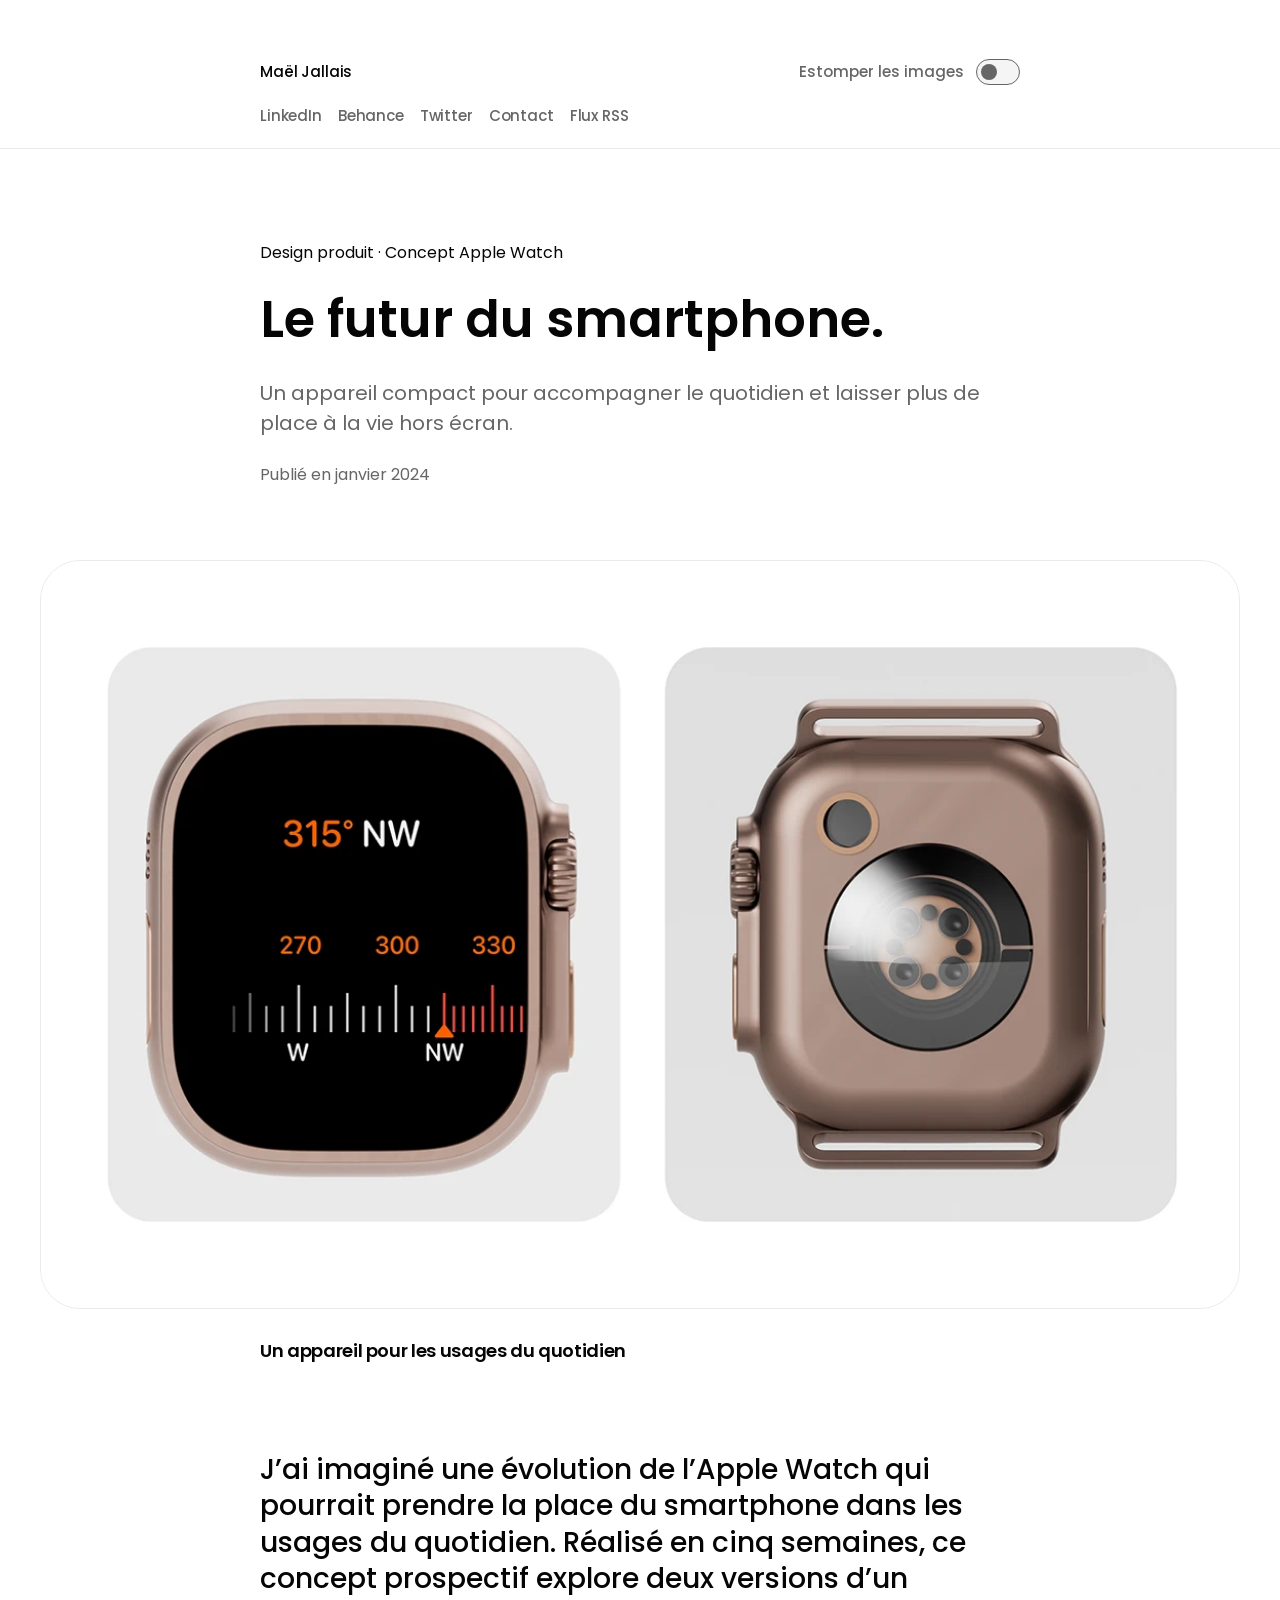
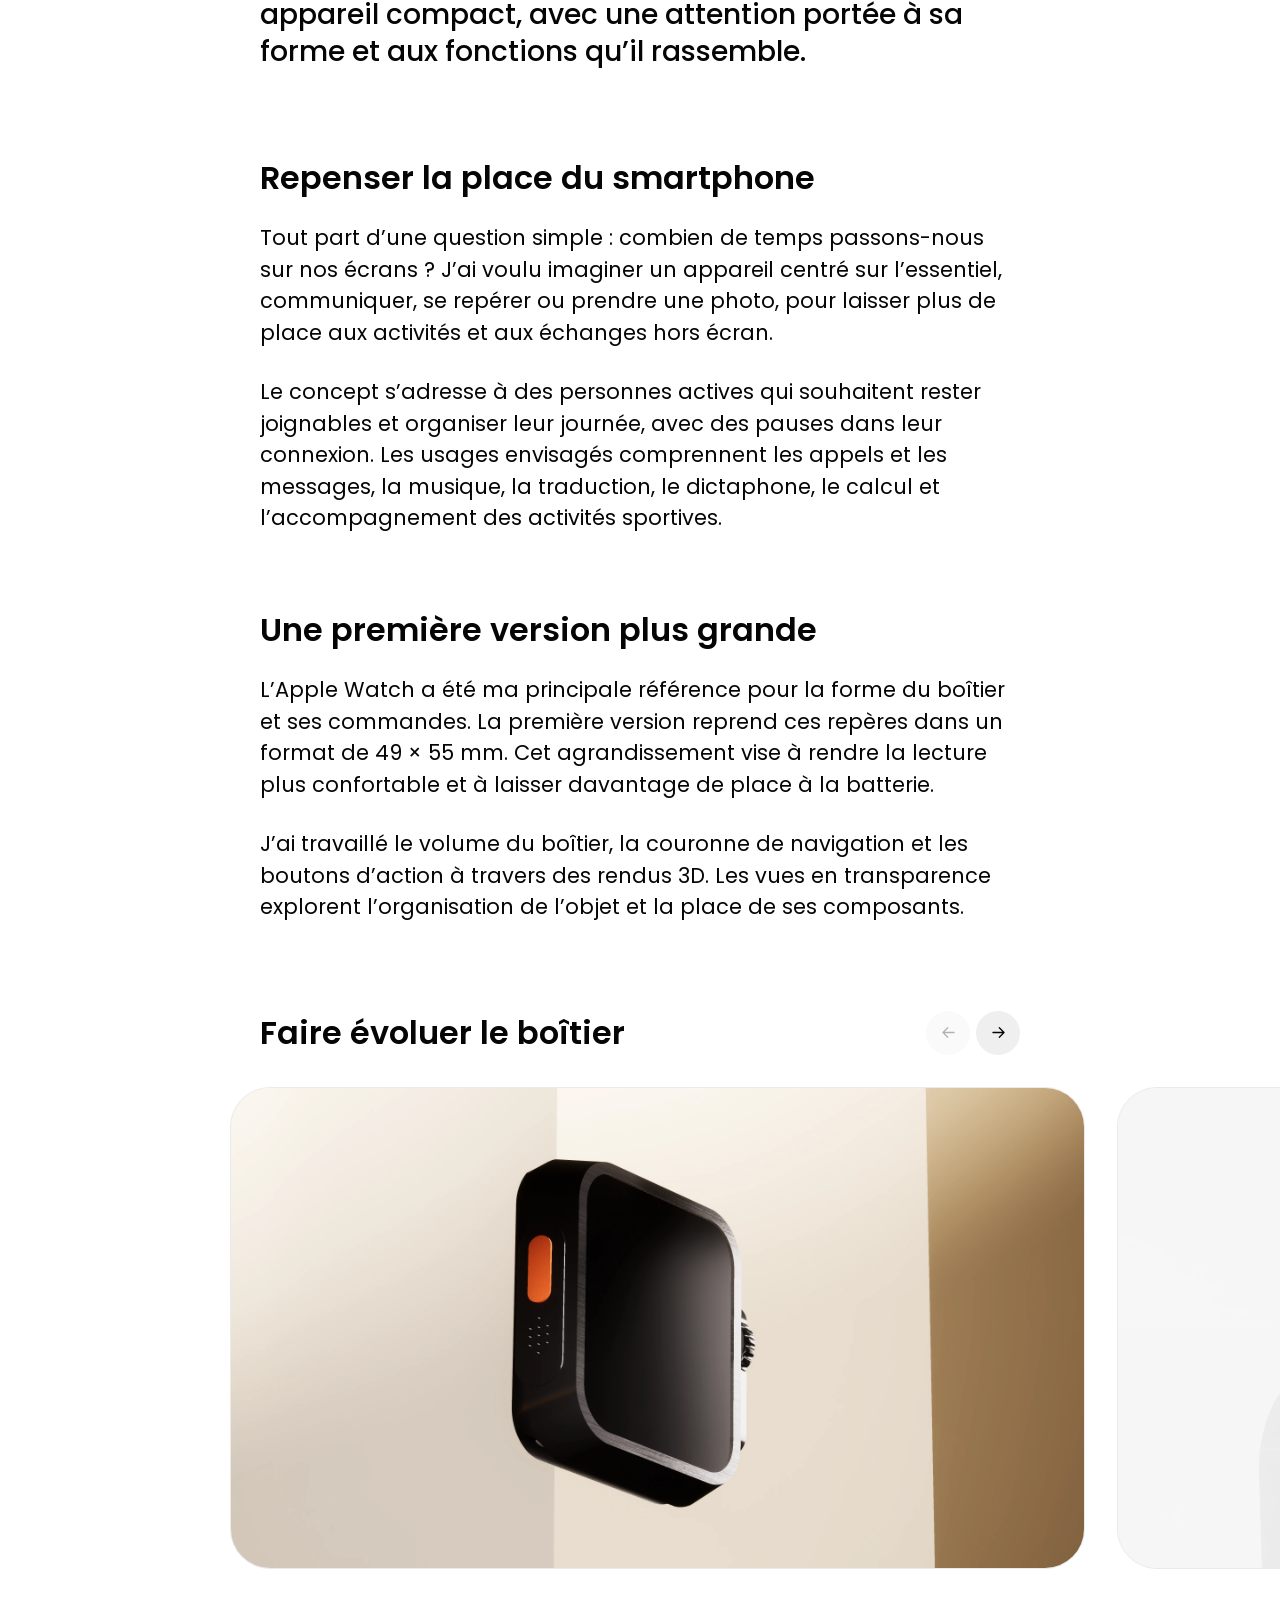
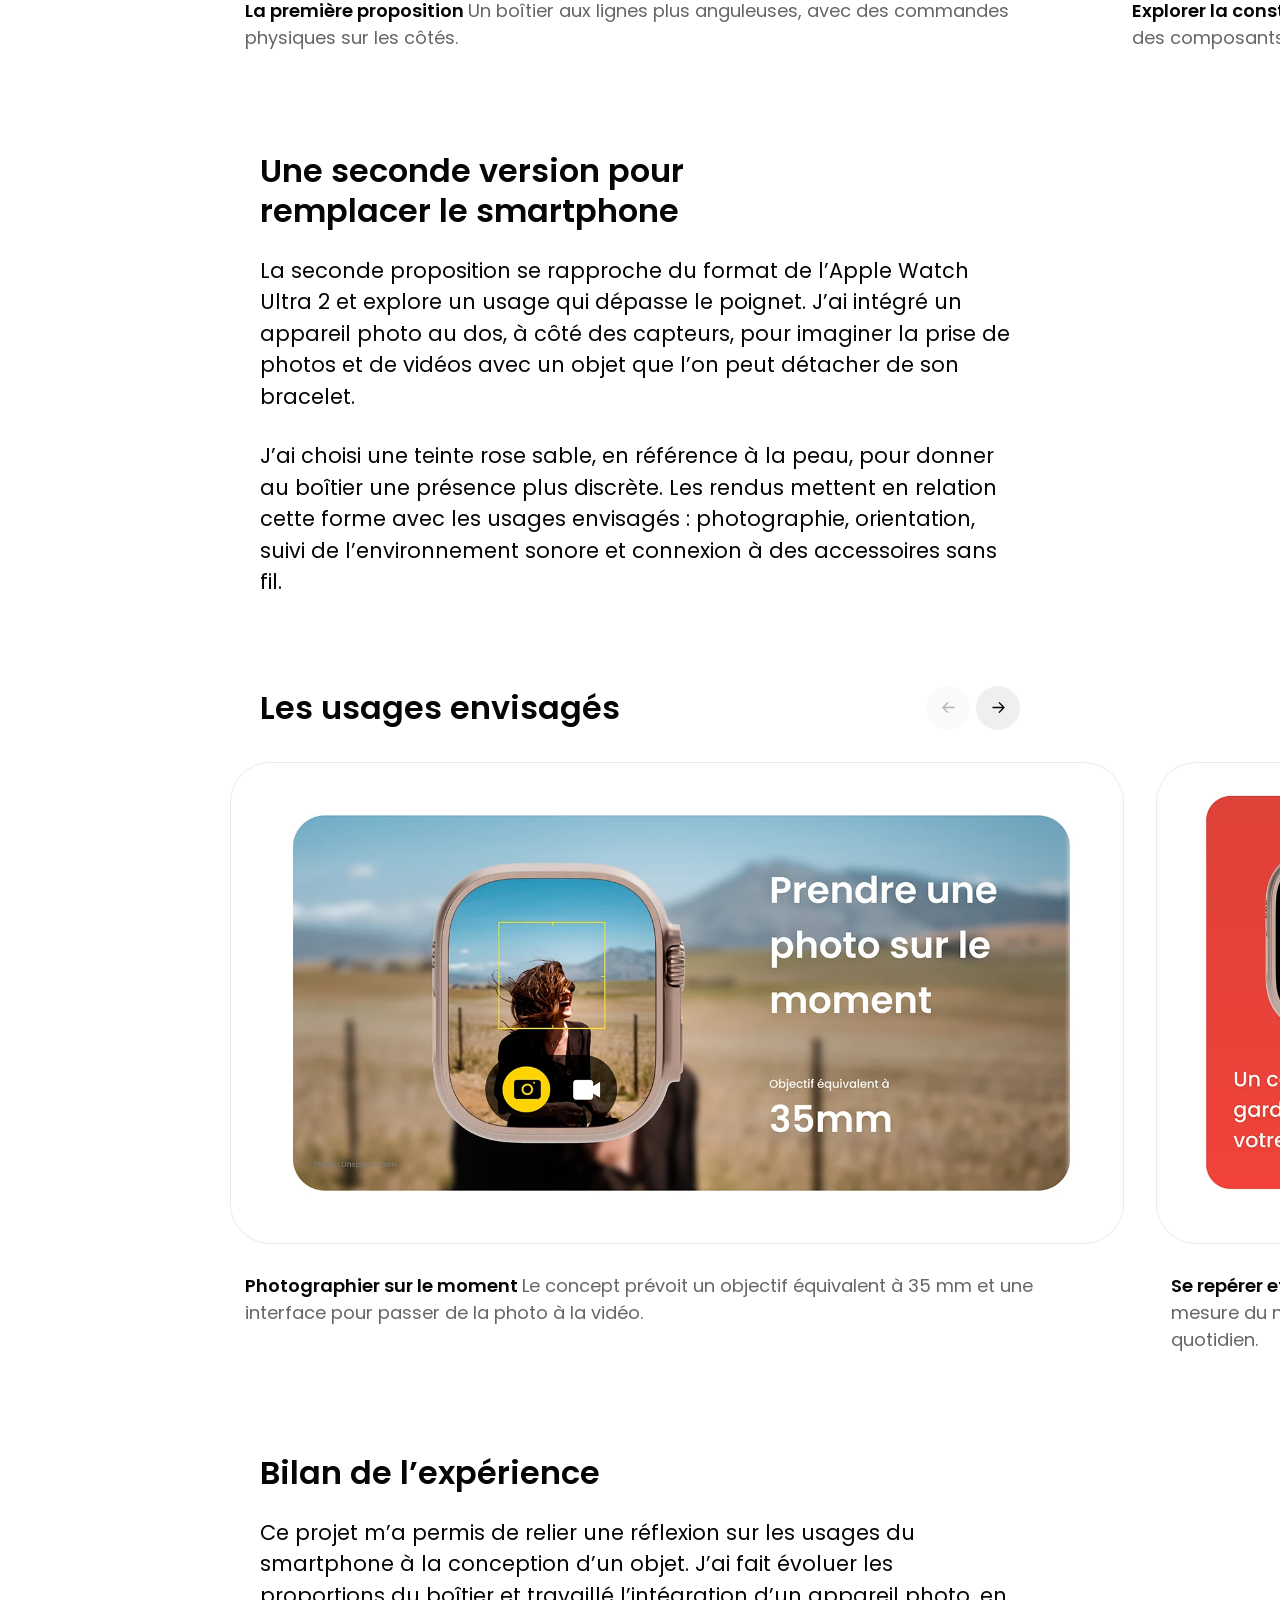
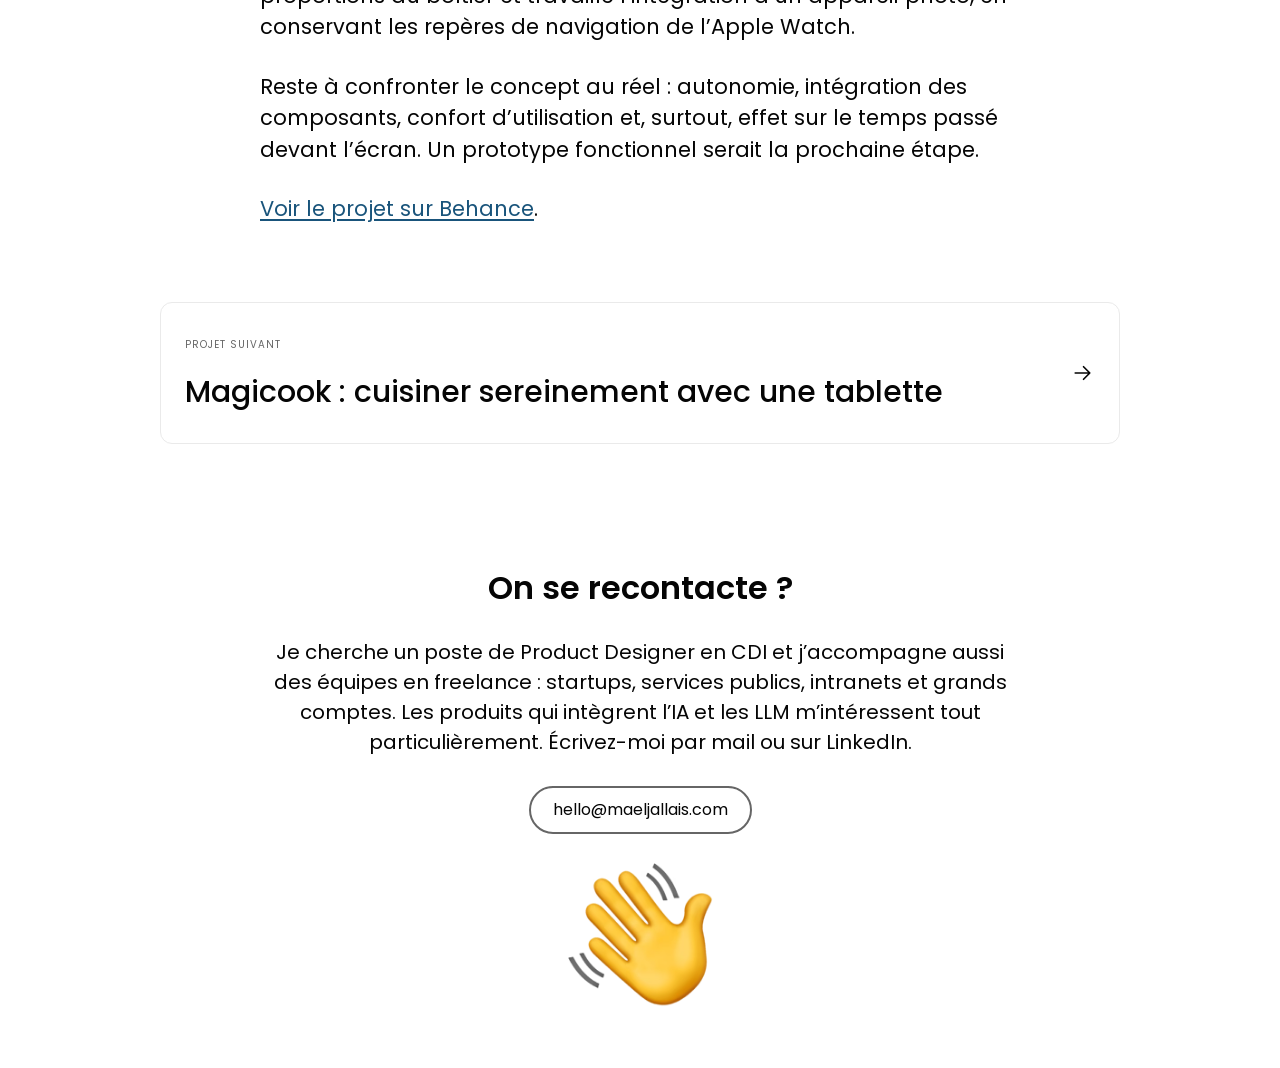
==== commit 771299cb: "SEO : maillage interne, positionnement et réécriture des articles - Lien « Projet suivant » sur chaq" ====
--- a/articles/apple-watch/index.html
+++ b/articles/apple-watch/index.html
@@ -29,21 +29,22 @@
       "@id": "https://maeljallais.com/#person",
       "name": "Maël Jallais",
       "url": "https://maeljallais.com",
+      "jobTitle": "Product Designer",
       "email": "mailto:hello@maeljallais.com",
-      "jobTitle": "Product Designer UX/UI",
       "knowsAbout": [
         "Product design",
         "UX design",
         "UI design",
         "Design system",
         "DSFR",
+        "Accessibilité numérique",
         "Prototypage",
-        "Design d’interfaces IA et LLM",
-        "Intranet et outils collaboratifs",
-        "Interfaces TV"
+        "Intranet et digital workplace",
+        "Intelligence artificielle",
+        "LLM"
       ],
       "sameAs": [
-        "https://www.linkedin.com/in/maeljallais/",
+        "https://www.linkedin.com/in/ma%C3%ABljallais/",
         "https://www.behance.net/MaelJallais"
       ]
     },
@@ -59,12 +60,6 @@
       },
       "mainEntity": {
         "@id": "https://projets.maeljallais.com/articles/apple-watch/#work"
-      },
-      "isPartOf": {
-        "@id": "https://projets.maeljallais.com/#website"
-      },
-      "breadcrumb": {
-        "@id": "https://projets.maeljallais.com/articles/apple-watch/#breadcrumb"
       }
     },
     {
@@ -84,24 +79,6 @@
       "mainEntityOfPage": {
         "@id": "https://projets.maeljallais.com/articles/apple-watch/#webpage"
       }
-    },
-    {
-      "@type": "BreadcrumbList",
-      "@id": "https://projets.maeljallais.com/articles/apple-watch/#breadcrumb",
-      "itemListElement": [
-        {
-          "@type": "ListItem",
-          "position": 1,
-          "name": "Projets",
-          "item": "https://projets.maeljallais.com/"
-        },
-        {
-          "@type": "ListItem",
-          "position": 2,
-          "name": "Le futur du smartphone",
-          "item": "https://projets.maeljallais.com/articles/apple-watch/"
-        }
-      ]
     }
   ]
 }</script>
@@ -110,7 +87,7 @@
   <link rel="preconnect" href="https://fonts.googleapis.com">
   <link rel="preconnect" href="https://fonts.gstatic.com" crossorigin>
   <link rel="stylesheet" href="https://fonts.googleapis.com/css2?family=Poppins:wght@400;500;600&amp;display=swap">
-  <link rel="stylesheet" href="../assets/css/articles.css?v=watch-wrap-20261114">
+  <link rel="stylesheet" href="../assets/css/articles.css?v=seo-20261128">
   <script src="../assets/js/articles.js?v=watch-scroll-20261114" defer></script>
 </head>
 
@@ -145,9 +122,9 @@
         <div class="article-meta"><span class="project-date">Publié en janvier 2024</span></div>
       </header>
       <section id="reader-cover" class="project-static-showcase" aria-label="Aperçu du concept Apple Watch"><figure class="project-static-figure"><div class="project-showcase-media" style="--cover-height-ratio:0.6066666667"><img src="images/concept-face-dos.webp" alt="Seconde version du concept : écran de boussole en façade, appareil photo et capteurs au dos du boîtier rose sable" width="1200" height="728" srcset="images/concept-face-dos-480.webp 480w, images/concept-face-dos-960.webp 960w, images/concept-face-dos.webp 1200w" sizes="(max-width: 600px) calc(100vw - 42px), (max-width: 900px) calc(100vw - 66px), (max-width: 1520px) calc(100vw - 82px), 1438px" loading="eager" decoding="async"></div><h2>Un appareil pour les usages du quotidien</h2></figure></section>
-      <div class="article-body" id="article-body"><div class="article-introduction"><p class="article-lead">Et si l’Apple Watch pouvait remplacer le smartphone au quotidien ? Je me suis posé la question pendant cinq semaines. Le résultat est un concept prospectif en deux versions, où j’ai travaillé autant la forme de l’objet que les fonctions qu’il doit garder.</p></div>
-<section class="article-section" aria-labelledby="apple-watch-section-1"><div class="article-section-heading"><h2 id="apple-watch-section-1">Repenser la place du smartphone</h2></div><div class="article-section-content"><p>Tout part du temps qu’on passe sur nos écrans. Je voulais un appareil qui aide sans capter l’attention. On communique, on se repère, on prend une photo, puis on le range et on vit sa journée.</p><p>Il s’adresse à des personnes actives qui veulent rester joignables et organiser leur journée, sans être connectées en permanence. J’ai gardé les usages qui comptent vraiment : appels et messages, musique, traduction, dictaphone, calculatrice et suivi sportif.</p></div></section>
-<section class="article-section" aria-labelledby="apple-watch-section-2"><div class="article-section-heading"><h2 id="apple-watch-section-2">Une première version plus grande</h2></div><div class="article-section-content"><p>Pour le boîtier et les commandes, je suis parti de l’Apple Watch. La première version garde ces repères dans un format plus grand, 49 × 55 mm, pour gagner en confort de lecture et laisser plus de place à la batterie.</p><p>J’ai travaillé le volume, la couronne et les boutons d’action en 3D. Les vues en transparence m’ont servi à vérifier comment les composants pouvaient tenir dans le boîtier.</p></div></section>
+      <div class="article-body" id="article-body"><div class="article-introduction"><p class="article-lead">J’ai imaginé une évolution de l’Apple Watch qui pourrait prendre la place du smartphone dans les usages du quotidien. Réalisé en cinq semaines, ce concept prospectif explore deux versions d’un appareil compact, avec une attention portée à sa forme et aux fonctions qu’il rassemble.</p></div>
+<section class="article-section" aria-labelledby="apple-watch-section-1"><div class="article-section-heading"><h2 id="apple-watch-section-1">Repenser la place du smartphone</h2></div><div class="article-section-content"><p>Tout part d’une question simple : combien de temps passons-nous sur nos écrans ? J’ai voulu imaginer un appareil centré sur l’essentiel, communiquer, se repérer ou prendre une photo, pour laisser plus de place aux activités et aux échanges hors écran.</p><p>Le concept s’adresse à des personnes actives qui souhaitent rester joignables et organiser leur journée, avec des pauses dans leur connexion. Les usages envisagés comprennent les appels et les messages, la musique, la traduction, le dictaphone, le calcul et l’accompagnement des activités sportives.</p></div></section>
+<section class="article-section" aria-labelledby="apple-watch-section-2"><div class="article-section-heading"><h2 id="apple-watch-section-2">Une première version plus grande</h2></div><div class="article-section-content"><p>L’Apple Watch a été ma principale référence pour la forme du boîtier et ses commandes. La première version reprend ces repères dans un format de 49 × 55 mm. Cet agrandissement vise à rendre la lecture plus confortable et à laisser davantage de place à la batterie.</p><p>J’ai travaillé le volume du boîtier, la couronne de navigation et les boutons d’action à travers des rendus 3D. Les vues en transparence explorent l’organisation de l’objet et la place de ses composants.</p></div></section>
 <section class="article-carousel" data-article-carousel aria-labelledby="apple-watch-carousel-1-title">
         <div class="article-carousel-heading">
           <h2 id="apple-watch-carousel-1-title">Faire évoluer le boîtier</h2>
@@ -164,7 +141,7 @@
         </div>
         <span class="sr-only" role="status" aria-live="polite" aria-atomic="true"></span>
       </section>
-<section class="article-section" aria-labelledby="apple-watch-section-3"><div class="article-section-heading"><h2 id="apple-watch-section-3">Une seconde version pour remplacer le smartphone</h2></div><div class="article-section-content"><p>La seconde version se rapproche du format de l’Apple Watch Ultra 2 et sort du poignet. J’ai placé un appareil photo au dos, à côté des capteurs. On détache le boîtier de son bracelet et on filme ou on photographie, comme avec un petit appareil compact.</p><p>Pour la couleur, j’ai choisi un rose sable proche de la teinte de la peau, pour que l’objet se fasse discret. Les rendus le montrent dans ses usages : photo, orientation, suivi du niveau sonore et connexion aux accessoires sans fil.</p></div></section>
+<section class="article-section" aria-labelledby="apple-watch-section-3"><div class="article-section-heading"><h2 id="apple-watch-section-3">Une seconde version pour remplacer le smartphone</h2></div><div class="article-section-content"><p>La seconde proposition se rapproche du format de l’Apple Watch Ultra 2 et explore un usage qui dépasse le poignet. J’ai intégré un appareil photo au dos, à côté des capteurs, pour imaginer la prise de photos et de vidéos avec un objet que l’on peut détacher de son bracelet.</p><p>J’ai choisi une teinte rose sable, en référence à la peau, pour donner au boîtier une présence plus discrète. Les rendus mettent en relation cette forme avec les usages envisagés : photographie, orientation, suivi de l’environnement sonore et connexion à des accessoires sans fil.</p></div></section>
 <section class="article-carousel" data-article-carousel aria-labelledby="apple-watch-carousel-2-title">
         <div class="article-carousel-heading">
           <h2 id="apple-watch-carousel-2-title">Les usages envisagés</h2>
@@ -181,13 +158,13 @@
         </div>
         <span class="sr-only" role="status" aria-live="polite" aria-atomic="true"></span>
       </section>
-<section class="article-section" aria-labelledby="apple-watch-section-4"><div class="article-section-heading"><h2 id="apple-watch-section-4">Bilan de l’expérience</h2></div><div class="article-section-content"><p>Ce projet m’a obligé à passer d’une question d’usage à un objet concret. D’une version à l’autre, j’ai revu les proportions du boîtier et intégré un appareil photo, sans toucher aux repères de navigation de l’Apple Watch que tout le monde connaît déjà.</p><p>Le concept n’a pas été testé sur un prototype fonctionnel. Pour aller plus loin, je commencerais par l’autonomie, l’intégration réelle de l’appareil photo et le confort au poignet sur une journée entière. Avec une question de fond : est-ce qu’un tel objet fait vraiment baisser le temps passé sur un écran ?</p><p><a href="https://www.behance.net/gallery/188178451/Le-futur-de-lApple-Watch" target="_blank" rel="noopener noreferrer">Voir le projet sur Behance</a>.</p></div></section></div>
+<section class="article-section" aria-labelledby="apple-watch-section-4"><div class="article-section-heading"><h2 id="apple-watch-section-4">Bilan de l’expérience</h2></div><div class="article-section-content"><p>Ce projet m’a permis de relier une réflexion sur les usages du smartphone à la conception d’un objet. J’ai fait évoluer les proportions du boîtier et travaillé l’intégration d’un appareil photo, en conservant les repères de navigation de l’Apple Watch.</p><p>Reste à confronter le concept au réel : autonomie, intégration des composants, confort d’utilisation et, surtout, effet sur le temps passé devant l’écran. Un prototype fonctionnel serait la prochaine étape.</p><p><a href="https://www.behance.net/gallery/188178451/Le-futur-de-lApple-Watch" target="_blank" rel="noopener noreferrer">Voir le projet sur Behance</a>.</p></div></section></div>
     </article>
-    <nav class="related-stories" aria-labelledby="related-title"><h2 id="related-title">Autres projets</h2><ul><li><a class="related-story" href="/articles/toyota/"><span class="related-story-meta">Toyota · Interface de conduite</span><h3>Imaginer la voiture connectée de demain</h3></a></li><li><a class="related-story" href="/articles/toms/"><span class="related-story-meta">Toms · Design d’interaction</span><h3>Une peluche pour échanger</h3></a></li><li><a class="related-story" href="/articles/magicook/"><span class="related-story-meta">Magicook · Application sur tablette</span><h3>Cuisiner sereinement</h3></a></li></ul></nav>
+    <a class="next-story" href="https://projets.maeljallais.com/articles/magicook/"><span>PROJET SUIVANT</span><h2>Magicook : cuisiner sereinement avec une tablette</h2><svg aria-hidden="true"><use href="#i-arrow"></use></svg></a>
   </main>
   <footer class="portfolio-footer" aria-labelledby="contact-title">
     <h2 id="contact-title">On se recontacte ?</h2>
-    <p>Product designer UX/UI, je suis disponible en freelance ou en CDI : startup, service public, intranet ou grand compte, y compris sur des produits qui intègrent l’IA et les LLM. Écrivez-moi par mail ou sur LinkedIn.</p>
+    <p>Je cherche un poste de Product Designer en CDI et j’accompagne aussi des équipes en freelance : startups, services publics, intranets et grands comptes. Les produits qui intègrent l’IA et les LLM m’intéressent tout particulièrement. Écrivez-moi par mail ou sur LinkedIn.</p>
     <a class="portfolio-contact" href="mailto:hello@maeljallais.com">hello@maeljallais.com</a>
     <img src="../assets/images/contact-illustration.avif" alt="" width="145" height="145" loading="lazy" decoding="async">
   </footer>
--- a/articles/assets/css/articles.css
+++ b/articles/assets/css/articles.css
@@ -341,7 +341,6 @@
 .portfolio-footer{display:flex;flex-direction:column;align-items:center;gap:29px;width:calc(100% - 40px);max-width:960px;margin:0 auto;padding:60px 100px;color:var(--text);font-family:Poppins,-apple-system,BlinkMacSystemFont,"Segoe UI",sans-serif;text-align:center}
 .portfolio-footer h2{max-width:100%;font-size:2rem;line-height:1.25;font-weight:600;letter-spacing:0;overflow-wrap:anywhere}
 .portfolio-footer p{font-size:1.25rem;line-height:1.5;color:var(--text)}
-.portfolio-footer p a{text-decoration:underline;text-underline-offset:3px}
 .portfolio-contact{display:inline-flex;align-items:center;justify-content:center;min-height:44px;max-width:100%;padding:10px 22px;border:2px solid var(--muted);border-radius:999px;font-size:1rem;line-height:1.5;overflow-wrap:anywhere}
 .portfolio-contact:hover{background:var(--soft);text-decoration:underline;text-underline-offset:4px}
 .portfolio-footer img{display:block;width:145px;height:145px;object-fit:contain;transform-origin:72% 78%}
@@ -360,3 +359,4 @@
   .portfolio-footer img:hover{animation:portfolio-wave 1.1s cubic-bezier(.36,0,.64,1)}
 }
 @media(max-width:600px){.portfolio-footer{padding:40px 10px;gap:24px}.portfolio-footer h2{font-size:1.75rem}.portfolio-footer p{font-size:1.125rem}.portfolio-contact{padding-inline:16px}}
+@media(max-width:600px){.next-story{margin-top:48px;padding:22px 60px 22px 20px}.next-story h2{font-size:22px;line-height:1.3}}
